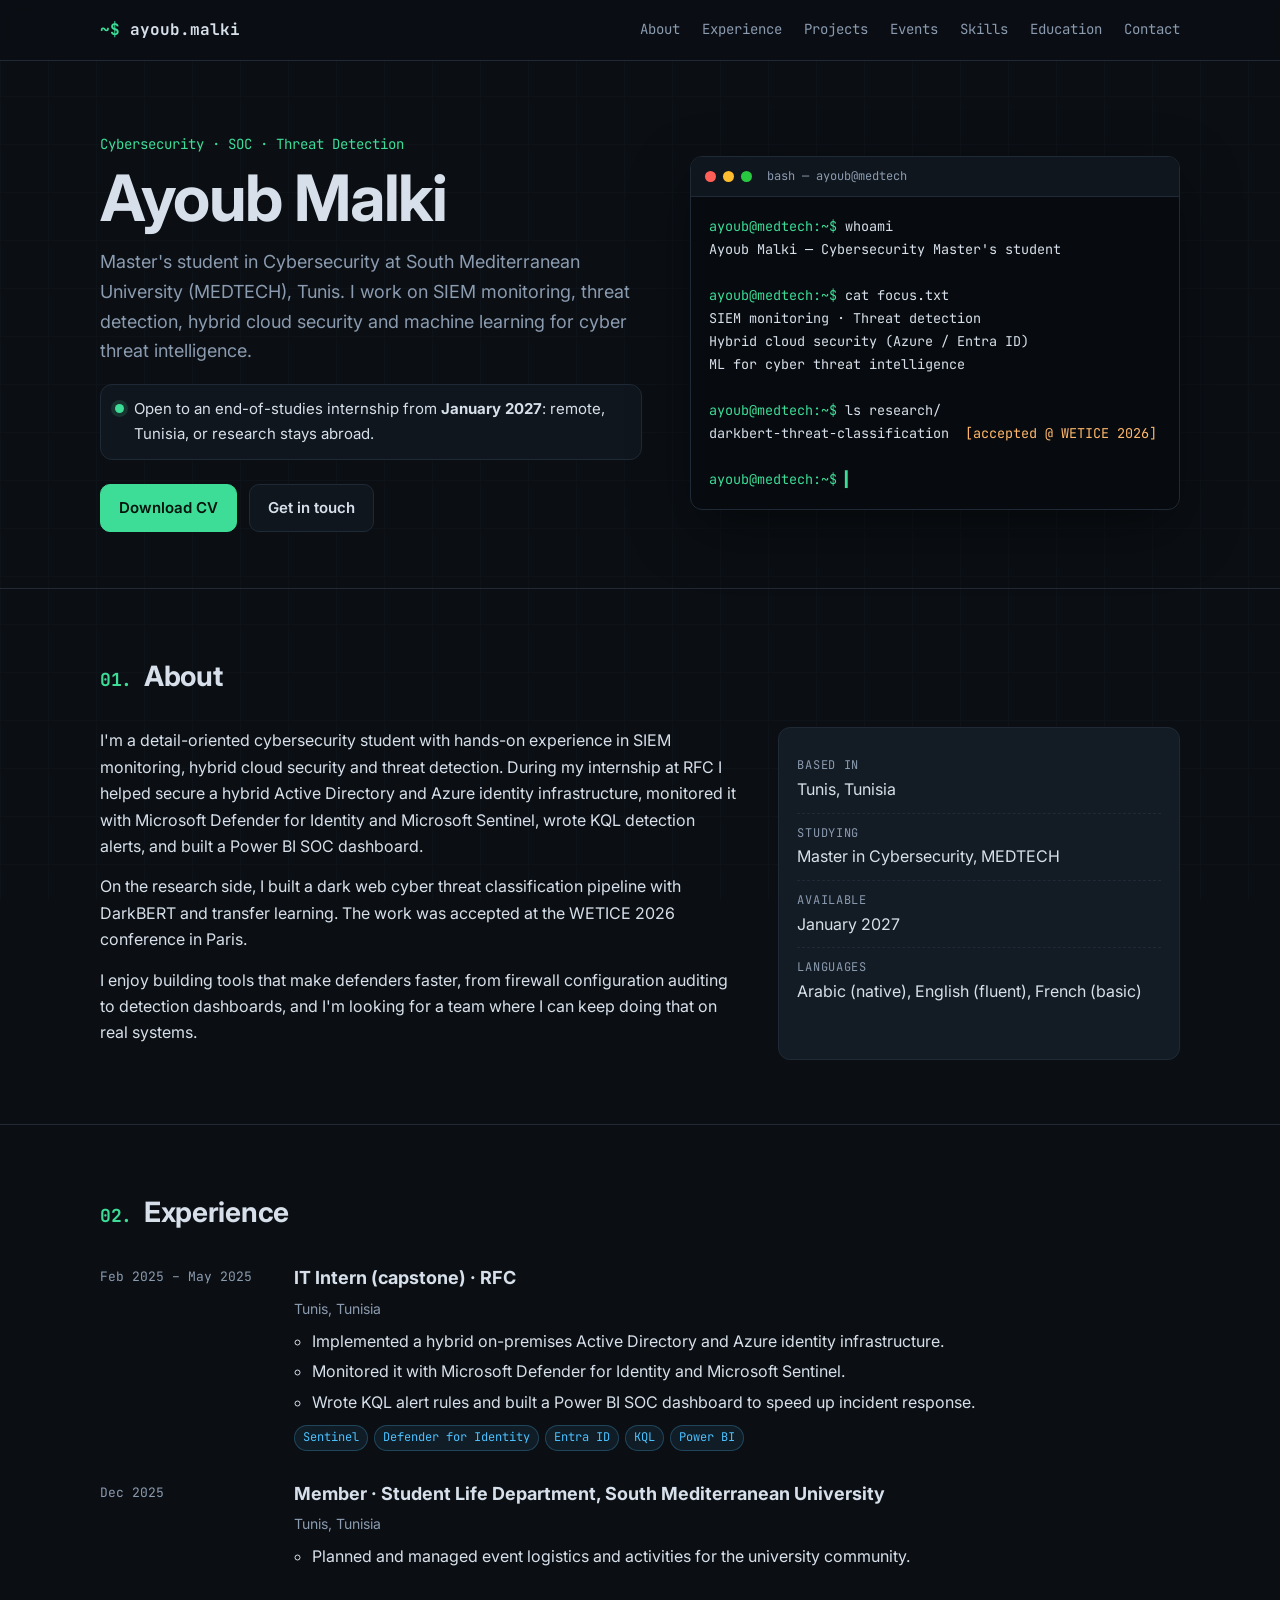
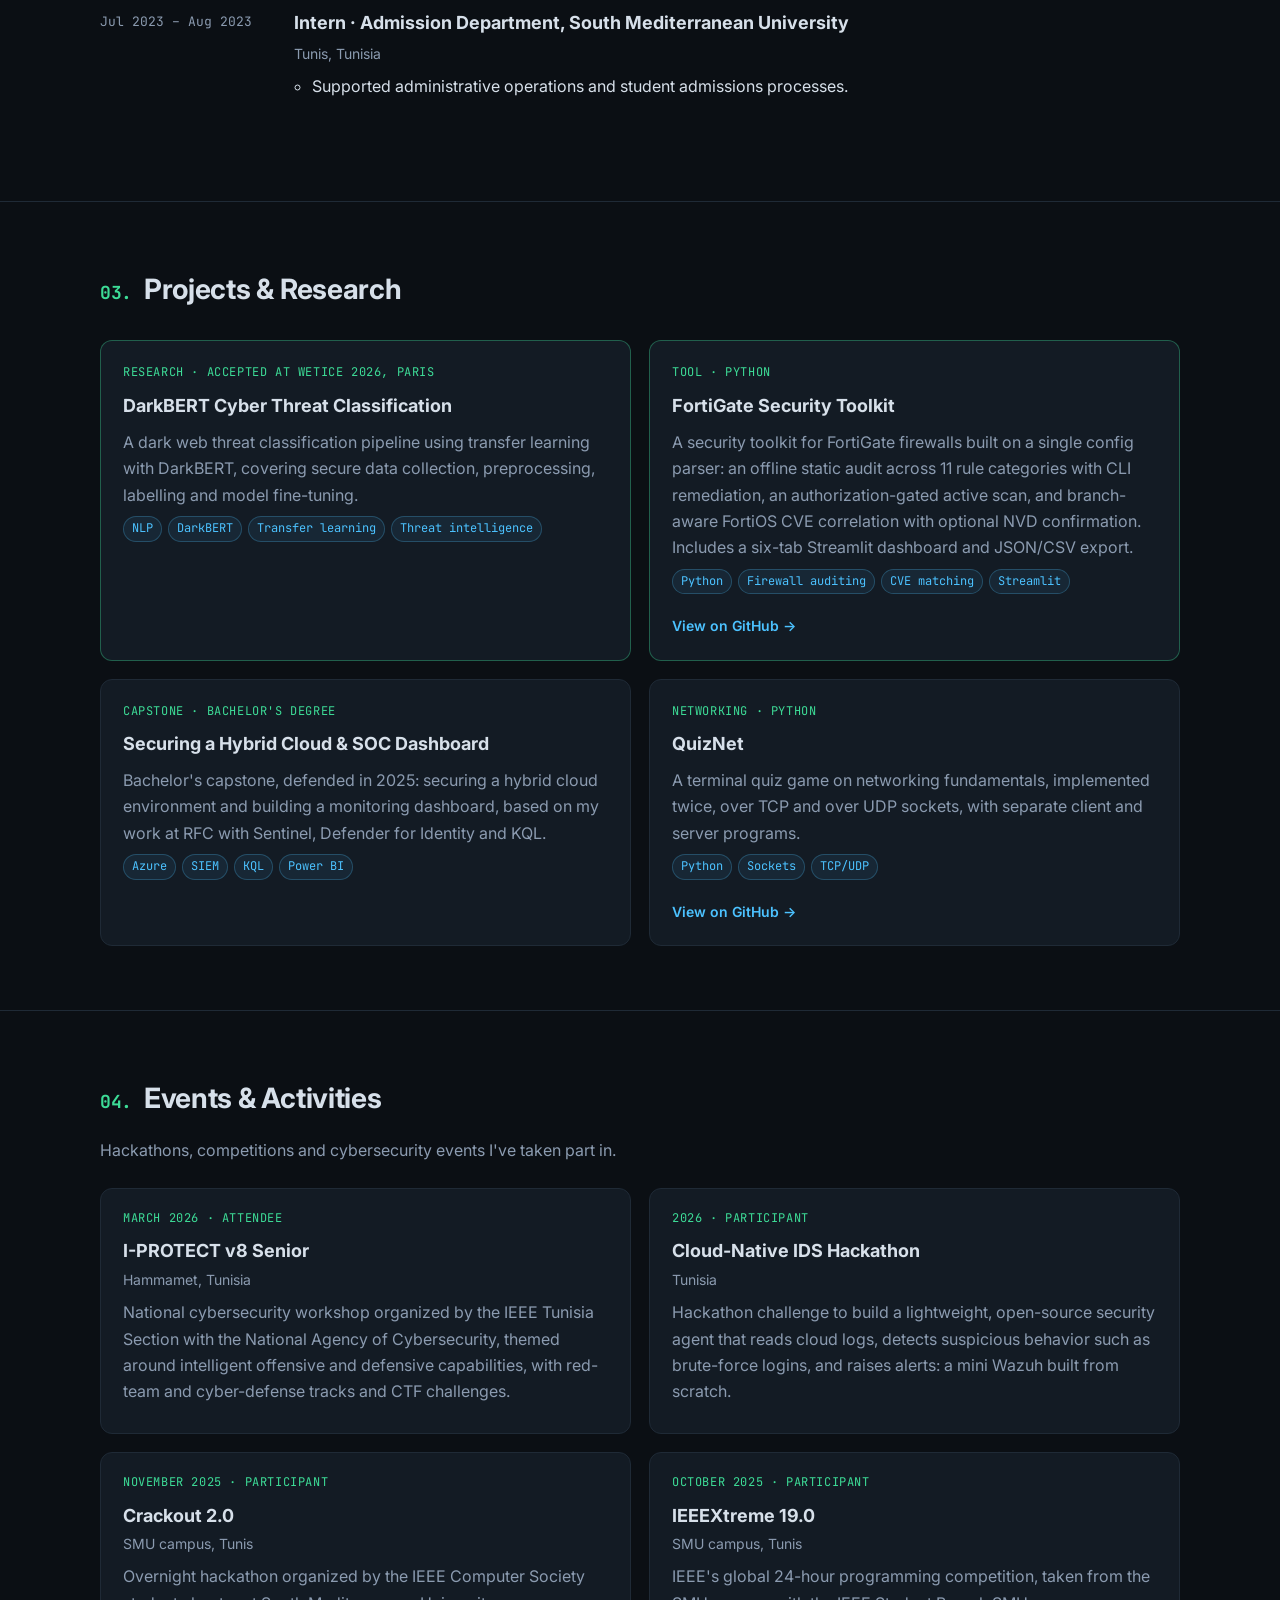
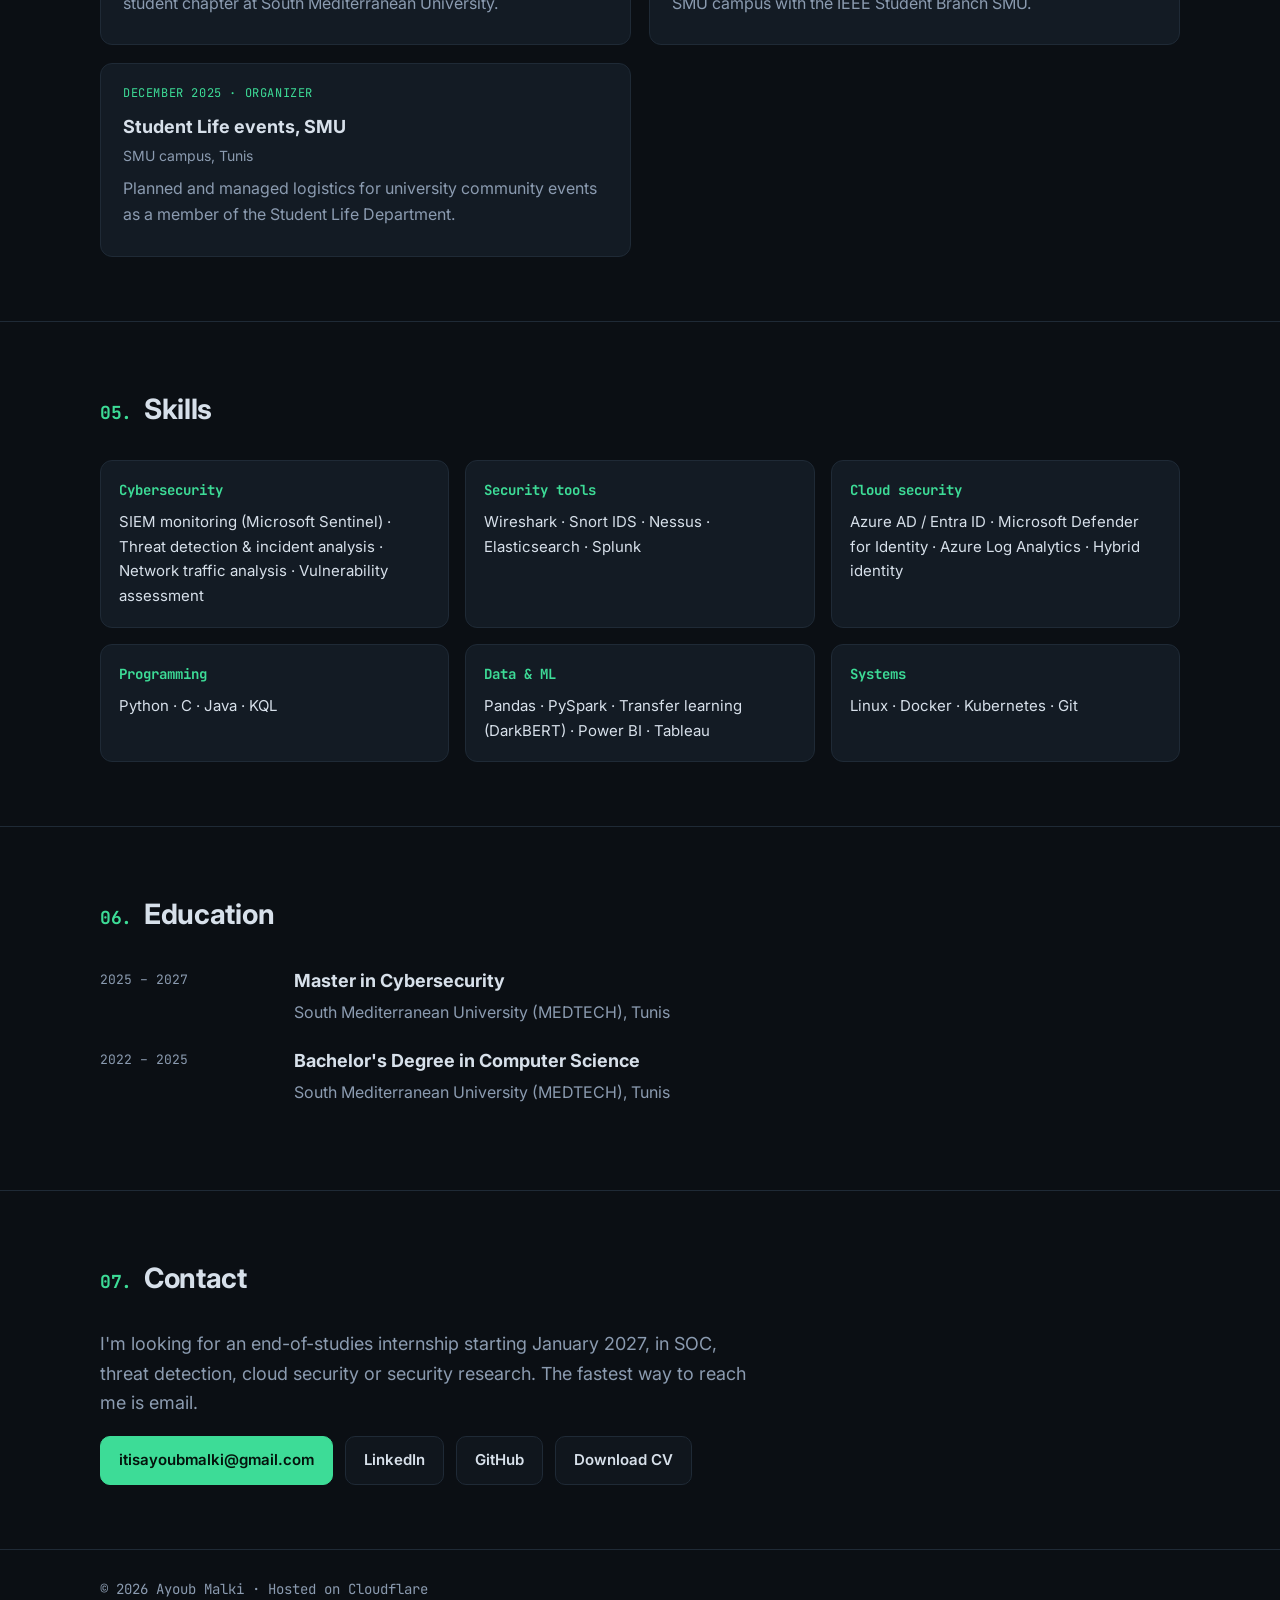
==== public/index.html @ 5d5ef693 "Add Events & Activities section Events are listed in public/events.json and rendered by main.js, so " ====
<!doctype html>
<html lang="en">
<head>
  <meta charset="utf-8">
  <meta name="viewport" content="width=device-width, initial-scale=1">
  <title>Ayoub Malki — Cybersecurity</title>
  <meta name="description" content="Ayoub Malki — Master's student in Cybersecurity (MEDTECH, Tunis). SIEM monitoring, threat detection, hybrid cloud security and ML for threat intelligence. Open to an end-of-studies internship from January 2027.">
  <meta property="og:title" content="Ayoub Malki — Cybersecurity">
  <meta property="og:description" content="SIEM monitoring, threat detection, hybrid cloud security and ML for threat intelligence. Open to an end-of-studies internship from January 2027.">
  <meta property="og:type" content="website">
  <meta name="theme-color" content="#0b0f14">
  <link rel="icon" href="assets/favicon.svg" type="image/svg+xml">
  <link rel="preconnect" href="https://fonts.googleapis.com">
  <link rel="preconnect" href="https://fonts.gstatic.com" crossorigin>
  <link href="https://fonts.googleapis.com/css2?family=Inter:wght@400;500;600;700&family=JetBrains+Mono:wght@400;500;700&display=swap" rel="stylesheet">
  <link rel="stylesheet" href="style.css">
  <script src="main.js" defer></script>
</head>
<body>
  <a class="skip" href="#main">Skip to content</a>

  <header class="nav">
    <div class="wrap nav-inner">
      <a class="brand" href="#top"><span class="prompt">~$</span> ayoub.malki</a>
      <button class="nav-toggle" aria-expanded="false" aria-controls="nav-links" aria-label="Open menu">
        <span></span><span></span><span></span>
      </button>
      <nav id="nav-links" class="nav-links" aria-label="Main">
        <a href="#about">About</a>
        <a href="#experience">Experience</a>
        <a href="#projects">Projects</a>
        <a href="#events">Events</a>
        <a href="#skills">Skills</a>
        <a href="#education">Education</a>
        <a href="#contact">Contact</a>
      </nav>
    </div>
  </header>

  <main id="main">
    <section id="top" class="hero">
      <div class="wrap hero-grid">
        <div>
          <p class="eyebrow">Cybersecurity · SOC · Threat Detection</p>
          <h1>Ayoub Malki</h1>
          <p class="lead">Master's student in Cybersecurity at South Mediterranean University (MEDTECH), Tunis. I work on SIEM monitoring, threat detection, hybrid cloud security and machine learning for cyber threat intelligence.</p>
          <p class="status"><span class="dot" aria-hidden="true"></span><span>Open to an end-of-studies internship from <strong>January 2027</strong>: remote, Tunisia, or research stays abroad.</span></p>
          <div class="cta">
            <a class="btn primary" href="assets/Ayoub_Malki_CV.pdf" download>Download CV</a>
            <a class="btn" href="#contact">Get in touch</a>
          </div>
        </div>

        <div class="terminal" role="img" aria-label="Terminal summary: Ayoub Malki, cybersecurity Master's student; focus on SIEM, threat detection, cloud security and ML; research accepted at WETICE 2026.">
          <div class="term-bar" aria-hidden="true"><i></i><i></i><i></i><span>bash — ayoub@medtech</span></div>
          <pre class="term-body" aria-hidden="true"><span class="p">ayoub@medtech:~$</span> whoami
Ayoub Malki — Cybersecurity Master's student

<span class="p">ayoub@medtech:~$</span> cat focus.txt
SIEM monitoring · Threat detection
Hybrid cloud security (Azure / Entra ID)
ML for cyber threat intelligence

<span class="p">ayoub@medtech:~$</span> ls research/
darkbert-threat-classification  <span class="ok">[accepted @ WETICE 2026]</span>

<span class="p">ayoub@medtech:~$</span> <span class="cursor">▍</span></pre>
        </div>
      </div>
    </section>

    <section id="about" class="section">
      <div class="wrap">
        <h2><span class="num">01.</span> About</h2>
        <div class="about-grid">
          <div class="prose">
            <p>I'm a detail-oriented cybersecurity student with hands-on experience in SIEM monitoring, hybrid cloud security and threat detection. During my internship at RFC I helped secure a hybrid Active Directory and Azure identity infrastructure, monitored it with Microsoft Defender for Identity and Microsoft Sentinel, wrote KQL detection alerts, and built a Power BI SOC dashboard.</p>
            <p>On the research side, I built a dark web cyber threat classification pipeline with DarkBERT and transfer learning. The work was accepted at the WETICE 2026 conference in Paris.</p>
            <p>I enjoy building tools that make defenders faster, from firewall configuration auditing to detection dashboards, and I'm looking for a team where I can keep doing that on real systems.</p>
          </div>
          <ul class="facts">
            <li><span>Based in</span>Tunis, Tunisia</li>
            <li><span>Studying</span>Master in Cybersecurity, MEDTECH</li>
            <li><span>Available</span>January 2027</li>
            <li><span>Languages</span>Arabic (native), English (fluent), French (basic)</li>
          </ul>
        </div>
      </div>
    </section>

    <section id="experience" class="section">
      <div class="wrap">
        <h2><span class="num">02.</span> Experience</h2>
        <ol class="timeline">
          <li>
            <div class="when">Feb 2025 – May 2025</div>
            <div class="what">
              <h3>IT Intern (capstone) · RFC</h3>
              <p class="where">Tunis, Tunisia</p>
              <ul>
                <li>Implemented a hybrid on-premises Active Directory and Azure identity infrastructure.</li>
                <li>Monitored it with Microsoft Defender for Identity and Microsoft Sentinel.</li>
                <li>Wrote KQL alert rules and built a Power BI SOC dashboard to speed up incident response.</li>
              </ul>
              <p class="tags"><span>Sentinel</span><span>Defender for Identity</span><span>Entra ID</span><span>KQL</span><span>Power BI</span></p>
            </div>
          </li>
          <li>
            <div class="when">Dec 2025</div>
            <div class="what">
              <h3>Member · Student Life Department, South Mediterranean University</h3>
              <p class="where">Tunis, Tunisia</p>
              <ul>
                <li>Planned and managed event logistics and activities for the university community.</li>
              </ul>
            </div>
          </li>
          <li>
            <div class="when">Jul 2023 – Aug 2023</div>
            <div class="what">
              <h3>Intern · Admission Department, South Mediterranean University</h3>
              <p class="where">Tunis, Tunisia</p>
              <ul>
                <li>Supported administrative operations and student admissions processes.</li>
              </ul>
            </div>
          </li>
        </ol>
      </div>
    </section>

    <section id="projects" class="section">
      <div class="wrap">
        <h2><span class="num">03.</span> Projects &amp; Research</h2>
        <div class="cards">
          <article class="card featured">
            <p class="kicker">Research · Accepted at WETICE 2026, Paris</p>
            <h3>DarkBERT Cyber Threat Classification</h3>
            <p>A dark web threat classification pipeline using transfer learning with DarkBERT, covering secure data collection, preprocessing, labelling and model fine-tuning.</p>
            <p class="tags"><span>NLP</span><span>DarkBERT</span><span>Transfer learning</span><span>Threat intelligence</span></p>
          </article>

          <article class="card featured">
            <p class="kicker">Tool · Python</p>
            <h3>FortiGate Security Toolkit</h3>
            <p>A security toolkit for FortiGate firewalls built on a single config parser: an offline static audit across 11 rule categories with CLI remediation, an authorization-gated active scan, and branch-aware FortiOS CVE correlation with optional NVD confirmation. Includes a six-tab Streamlit dashboard and JSON/CSV export.</p>
            <p class="tags"><span>Python</span><span>Firewall auditing</span><span>CVE matching</span><span>Streamlit</span></p>
            <a class="link" href="https://github.com/AyoubMalkii/Security_Audit_Tool" target="_blank" rel="noopener">View on GitHub →</a>
          </article>

          <article class="card">
            <p class="kicker">Capstone · Bachelor's degree</p>
            <h3>Securing a Hybrid Cloud &amp; SOC Dashboard</h3>
            <p>Bachelor's capstone, defended in 2025: securing a hybrid cloud environment and building a monitoring dashboard, based on my work at RFC with Sentinel, Defender for Identity and KQL.</p>
            <p class="tags"><span>Azure</span><span>SIEM</span><span>KQL</span><span>Power BI</span></p>
          </article>

          <article class="card">
            <p class="kicker">Networking · Python</p>
            <h3>QuizNet</h3>
            <p>A terminal quiz game on networking fundamentals, implemented twice, over TCP and over UDP sockets, with separate client and server programs.</p>
            <p class="tags"><span>Python</span><span>Sockets</span><span>TCP/UDP</span></p>
            <a class="link" href="https://github.com/AyoubMalkii/Quiznet_using_terminal" target="_blank" rel="noopener">View on GitHub →</a>
          </article>
        </div>
      </div>
    </section>

    <section id="events" class="section">
      <div class="wrap">
        <h2><span class="num">04.</span> Events &amp; Activities</h2>
        <p class="section-intro">Hackathons, competitions and cybersecurity events I've taken part in.</p>
        <div id="events-list" class="events">
          <noscript><p>Enable JavaScript to see the list of events.</p></noscript>
        </div>
      </div>
    </section>

    <section id="skills" class="section">
      <div class="wrap">
        <h2><span class="num">05.</span> Skills</h2>
        <div class="skills">
          <div class="skill">
            <h3>Cybersecurity</h3>
            <p>SIEM monitoring (Microsoft Sentinel) · Threat detection &amp; incident analysis · Network traffic analysis · Vulnerability assessment</p>
          </div>
          <div class="skill">
            <h3>Security tools</h3>
            <p>Wireshark · Snort IDS · Nessus · Elasticsearch · Splunk</p>
          </div>
          <div class="skill">
            <h3>Cloud security</h3>
            <p>Azure AD / Entra ID · Microsoft Defender for Identity · Azure Log Analytics · Hybrid identity</p>
          </div>
          <div class="skill">
            <h3>Programming</h3>
            <p>Python · C · Java · KQL</p>
          </div>
          <div class="skill">
            <h3>Data &amp; ML</h3>
            <p>Pandas · PySpark · Transfer learning (DarkBERT) · Power BI · Tableau</p>
          </div>
          <div class="skill">
            <h3>Systems</h3>
            <p>Linux · Docker · Kubernetes · Git</p>
          </div>
        </div>
      </div>
    </section>

    <section id="education" class="section">
      <div class="wrap">
        <h2><span class="num">06.</span> Education</h2>
        <ul class="edu">
          <li>
            <div class="when">2025 – 2027</div>
            <div><h3>Master in Cybersecurity</h3><p>South Mediterranean University (MEDTECH), Tunis</p></div>
          </li>
          <li>
            <div class="when">2022 – 2025</div>
            <div><h3>Bachelor's Degree in Computer Science</h3><p>South Mediterranean University (MEDTECH), Tunis</p></div>
          </li>
        </ul>
      </div>
    </section>

    <section id="contact" class="section contact">
      <div class="wrap">
        <h2><span class="num">07.</span> Contact</h2>
        <p class="lead">I'm looking for an end-of-studies internship starting January 2027, in SOC, threat detection, cloud security or security research. The fastest way to reach me is email.</p>
        <div class="contact-links">
          <a class="btn primary" href="mailto:itisayoubmalki@gmail.com">itisayoubmalki@gmail.com</a>
          <a class="btn" href="https://www.linkedin.com/in/ayoub-malki-b497102b2" target="_blank" rel="noopener">LinkedIn</a>
          <a class="btn" href="https://github.com/AyoubMalkii" target="_blank" rel="noopener">GitHub</a>
          <a class="btn" href="assets/Ayoub_Malki_CV.pdf" download>Download CV</a>
        </div>
      </div>
    </section>
  </main>

  <dialog id="lightbox" class="lightbox" aria-label="Photo viewer">
    <button class="lightbox-close" aria-label="Close photo">×</button>
    <img id="lightbox-img" src="" alt="">
    <p id="lightbox-caption"></p>
  </dialog>

  <footer class="footer">
    <div class="wrap">
      <p>© <span id="year">2026</span> Ayoub Malki · Hosted on Cloudflare</p>
    </div>
  </footer>
</body>
</html>
---- public/style.css ----
:root {
  --bg: #0b0f14;
  --bg-2: #10161d;
  --card: #131b24;
  --line: #1f2a36;
  --text: #d7e0ea;
  --muted: #8b9bb0;
  --accent: #3ddc97;
  --accent-2: #4cc2ff;
  --warn: #ffb86b;
  --radius: 12px;
  --mono: "JetBrains Mono", ui-monospace, SFMono-Regular, Consolas, monospace;
  --sans: "Inter", system-ui, -apple-system, "Segoe UI", Roboto, sans-serif;
}

* { box-sizing: border-box; }
html { scroll-behavior: smooth; scroll-padding-top: 72px; }
body {
  margin: 0;
  background: var(--bg);
  color: var(--text);
  font-family: var(--sans);
  font-size: 16px;
  line-height: 1.65;
  -webkit-font-smoothing: antialiased;
}
body::before {
  content: "";
  position: fixed; inset: 0;
  background-image: linear-gradient(var(--line) 1px, transparent 1px), linear-gradient(90deg, var(--line) 1px, transparent 1px);
  background-size: 48px 48px;
  opacity: .18;
  pointer-events: none;
  z-index: -1;
}
a { color: var(--accent-2); text-decoration: none; }
a:hover { text-decoration: underline; }
:focus-visible { outline: 2px solid var(--accent); outline-offset: 3px; border-radius: 4px; }

.wrap { width: min(1080px, 100% - 32px); margin-inline: auto; }
.skip { position: absolute; left: -999px; top: 8px; background: var(--accent); color: #000; padding: 8px 12px; border-radius: 6px; z-index: 100; }
.skip:focus { left: 16px; }

/* Nav */
.nav { position: sticky; top: 0; z-index: 50; background: rgba(11, 15, 20, .85); backdrop-filter: blur(8px); border-bottom: 1px solid var(--line); }
.nav-inner { display: flex; align-items: center; justify-content: space-between; height: 60px; }
.brand { font-family: var(--mono); font-weight: 700; color: var(--text); }
.brand:hover { text-decoration: none; }
.prompt { color: var(--accent); }
.nav-links { display: flex; gap: 22px; }
.nav-links a { color: var(--muted); font-size: 14px; font-family: var(--mono); }
.nav-links a:hover { color: var(--accent); text-decoration: none; }
.nav-toggle { display: none; background: none; border: 1px solid var(--line); border-radius: 8px; padding: 8px; cursor: pointer; }
.nav-toggle span { display: block; width: 20px; height: 2px; background: var(--text); margin: 4px 0; }

/* Hero */
.hero { padding: 72px 0 56px; }
.hero-grid { display: grid; grid-template-columns: 1.05fr .95fr; gap: 48px; align-items: center; }
.eyebrow { font-family: var(--mono); color: var(--accent); font-size: 14px; margin: 0 0 8px; }
h1 { font-size: clamp(40px, 6vw, 64px); line-height: 1.05; margin: 0 0 16px; letter-spacing: -0.02em; }
.lead { font-size: 18px; color: var(--muted); margin: 0 0 18px; max-width: 60ch; }
.status { display: flex; gap: 10px; align-items: baseline; background: var(--bg-2); border: 1px solid var(--line); border-radius: var(--radius); padding: 12px 14px; margin: 0 0 24px; font-size: 15px; }
.status strong { color: var(--text); }
.dot { width: 9px; height: 9px; border-radius: 50%; background: var(--accent); box-shadow: 0 0 0 4px rgba(61, 220, 151, .15); flex: none; transform: translateY(-1px); }
.cta { display: flex; flex-wrap: wrap; gap: 12px; }

.btn { display: inline-flex; align-items: center; gap: 8px; padding: 11px 18px; border-radius: 10px; border: 1px solid var(--line); color: var(--text); font-weight: 600; font-size: 15px; background: var(--bg-2); transition: border-color .15s, transform .15s; }
.btn:hover { border-color: var(--accent); text-decoration: none; transform: translateY(-1px); }
.btn.primary { background: var(--accent); color: #04130c; border-color: var(--accent); }
.btn.primary:hover { filter: brightness(1.08); }

/* Terminal */
.terminal { background: #070a0e; border: 1px solid var(--line); border-radius: var(--radius); overflow: hidden; box-shadow: 0 20px 60px rgba(0, 0, 0, .45); }
.term-bar { display: flex; align-items: center; gap: 7px; padding: 10px 14px; background: var(--bg-2); border-bottom: 1px solid var(--line); }
.term-bar i { width: 11px; height: 11px; border-radius: 50%; background: #ff5f57; }
.term-bar i:nth-child(2) { background: #febc2e; }
.term-bar i:nth-child(3) { background: #28c840; }
.term-bar span { margin-left: 8px; font-family: var(--mono); font-size: 12px; color: var(--muted); }
.term-body { margin: 0; padding: 18px; font-family: var(--mono); font-size: 13.5px; line-height: 1.7; color: var(--text); white-space: pre-wrap; overflow-x: auto; }
.term-body .p { color: var(--accent); }
.term-body .ok { color: var(--warn); }
.cursor { color: var(--accent); animation: blink 1.1s steps(1) infinite; }
@keyframes blink { 50% { opacity: 0; } }

/* Sections */
.section { padding: 64px 0; border-top: 1px solid var(--line); }
h2 { font-size: 28px; margin: 0 0 28px; letter-spacing: -0.01em; }
.num { font-family: var(--mono); color: var(--accent); font-size: 18px; margin-right: 6px; }
h3 { font-size: 18px; margin: 0 0 4px; }
.prose p { margin: 0 0 14px; color: var(--text); }

.about-grid { display: grid; grid-template-columns: 1.6fr 1fr; gap: 36px; }
.facts { list-style: none; margin: 0; padding: 18px; background: var(--card); border: 1px solid var(--line); border-radius: var(--radius); }
.facts li { padding: 10px 0; border-bottom: 1px dashed var(--line); }
.facts li:last-child { border-bottom: 0; }
.facts span { display: block; font-family: var(--mono); font-size: 12px; color: var(--muted); text-transform: uppercase; letter-spacing: .06em; }

/* Timeline */
.timeline { list-style: none; margin: 0; padding: 0; }
.timeline > li { display: grid; grid-template-columns: 170px 1fr; gap: 24px; padding: 0 0 28px; }
.when { font-family: var(--mono); font-size: 13px; color: var(--muted); padding-top: 3px; }
.where { color: var(--muted); font-size: 14px; margin: 0 0 8px; }
.what ul { margin: 0 0 10px; padding-left: 18px; }
.what li { margin: 4px 0; }

.tags { display: flex; flex-wrap: wrap; gap: 6px; margin: 10px 0 0; }
.tags span { font-family: var(--mono); font-size: 12px; color: var(--accent-2); background: rgba(76, 194, 255, .08); border: 1px solid rgba(76, 194, 255, .25); padding: 2px 8px; border-radius: 999px; }

/* Cards */
.cards { display: grid; grid-template-columns: repeat(2, 1fr); gap: 18px; }
.card { background: var(--card); border: 1px solid var(--line); border-radius: var(--radius); padding: 22px; display: flex; flex-direction: column; transition: border-color .15s, transform .15s; }
.card:hover { border-color: rgba(61, 220, 151, .5); transform: translateY(-2px); }
.card.featured { border-color: rgba(61, 220, 151, .35); }
.card p { margin: 0 0 8px; color: var(--muted); }
.card h3 { color: var(--text); margin-bottom: 8px; }
.kicker { font-family: var(--mono); font-size: 12px; color: var(--accent) !important; text-transform: uppercase; letter-spacing: .05em; }
.card .link { margin-top: auto; padding-top: 12px; font-weight: 600; font-size: 14px; }

/* Skills */
.skills { display: grid; grid-template-columns: repeat(3, 1fr); gap: 16px; }
.skill { background: var(--card); border: 1px solid var(--line); border-radius: var(--radius); padding: 18px; }
.skill h3 { font-family: var(--mono); font-size: 14px; color: var(--accent); margin-bottom: 8px; }
.skill p { margin: 0; color: var(--text); font-size: 15px; }

/* Education */
.edu { list-style: none; margin: 0; padding: 0; }
.edu li { display: grid; grid-template-columns: 170px 1fr; gap: 24px; padding: 0 0 20px; }
.edu p { margin: 0; color: var(--muted); }

/* Contact */
.contact-links { display: flex; flex-wrap: wrap; gap: 12px; }

.footer { border-top: 1px solid var(--line); padding: 28px 0; color: var(--muted); font-size: 14px; font-family: var(--mono); }
.footer p { margin: 0; }

/* Events */
.section-intro { color: var(--muted); margin: -12px 0 24px; }
.events { display: grid; grid-template-columns: repeat(2, 1fr); gap: 18px; }
.event { background: var(--card); border: 1px solid var(--line); border-radius: var(--radius); overflow: hidden; display: flex; flex-direction: column; }
.event-body { padding: 20px 22px; }
.event-body p { margin: 0 0 8px; color: var(--muted); }
.event-body h3 { color: var(--text); margin-bottom: 2px; }
.event-place { font-size: 14px; }
.event-photos { display: grid; gap: 2px; background: var(--line); }
.event-photos.multi { grid-template-columns: repeat(2, 1fr); }
.event-photos .photo { padding: 0; border: 0; background: none; cursor: zoom-in; display: block; aspect-ratio: 16 / 10; overflow: hidden; }
.event-photos.multi .photo:first-child:nth-last-child(odd) { grid-column: 1 / -1; }
.event-photos img { width: 100%; height: 100%; object-fit: cover; display: block; transition: transform .25s; }
.event-photos .photo:hover img { transform: scale(1.03); }

.lightbox { max-width: min(1100px, 94vw); max-height: 92vh; padding: 0; border: 1px solid var(--line); border-radius: var(--radius); background: #070a0e; color: var(--text); }
.lightbox::backdrop { background: rgba(0, 0, 0, .8); }
.lightbox img { display: block; max-width: 100%; max-height: 80vh; margin: 0 auto; }
.lightbox p { margin: 0; padding: 10px 16px; font-size: 14px; color: var(--muted); }
.lightbox-close { position: absolute; top: 8px; right: 8px; width: 36px; height: 36px; border-radius: 50%; border: 1px solid var(--line); background: rgba(11, 15, 20, .8); color: var(--text); font-size: 22px; line-height: 1; cursor: pointer; }

/* Responsive */
@media (max-width: 860px) {
  .hero { padding-top: 40px; }
  .hero-grid, .about-grid { grid-template-columns: 1fr; gap: 32px; }
  .cards, .events { grid-template-columns: 1fr; }
  .skills { grid-template-columns: 1fr 1fr; }
}
@media (max-width: 640px) {
  .nav-toggle { display: block; }
  .nav-links { display: none; position: absolute; top: 60px; left: 0; right: 0; flex-direction: column; gap: 0; background: var(--bg); border-bottom: 1px solid var(--line); }
  .nav-links.open { display: flex; }
  .nav-links a { padding: 14px 16px; border-top: 1px solid var(--line); }
  .skills { grid-template-columns: 1fr; }
  .timeline > li, .edu li { grid-template-columns: 1fr; gap: 4px; }
  .term-body { font-size: 12.5px; }
  .btn { flex: 1 1 auto; justify-content: center; }
}
@media (prefers-reduced-motion: reduce) {
  html { scroll-behavior: auto; }
  .cursor { animation: none; }
  .btn, .card, .event-photos img { transition: none; }
}
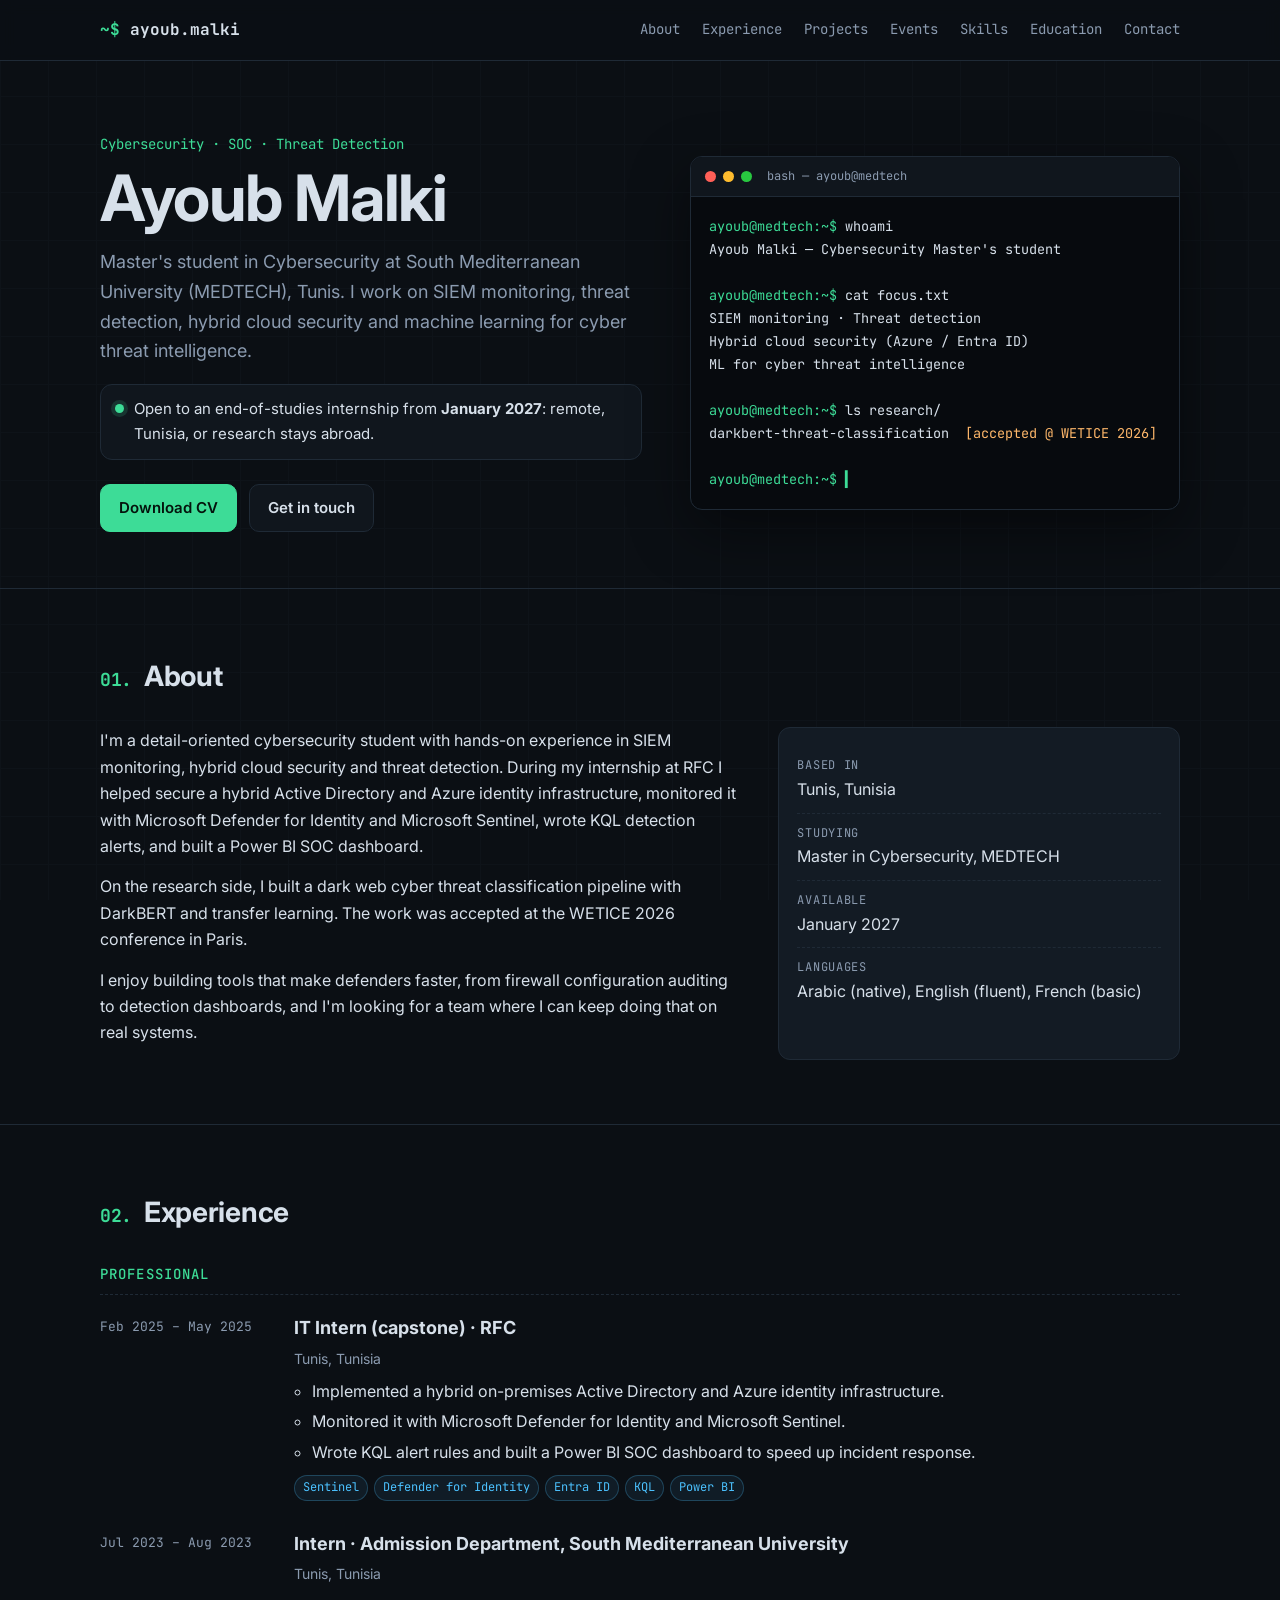
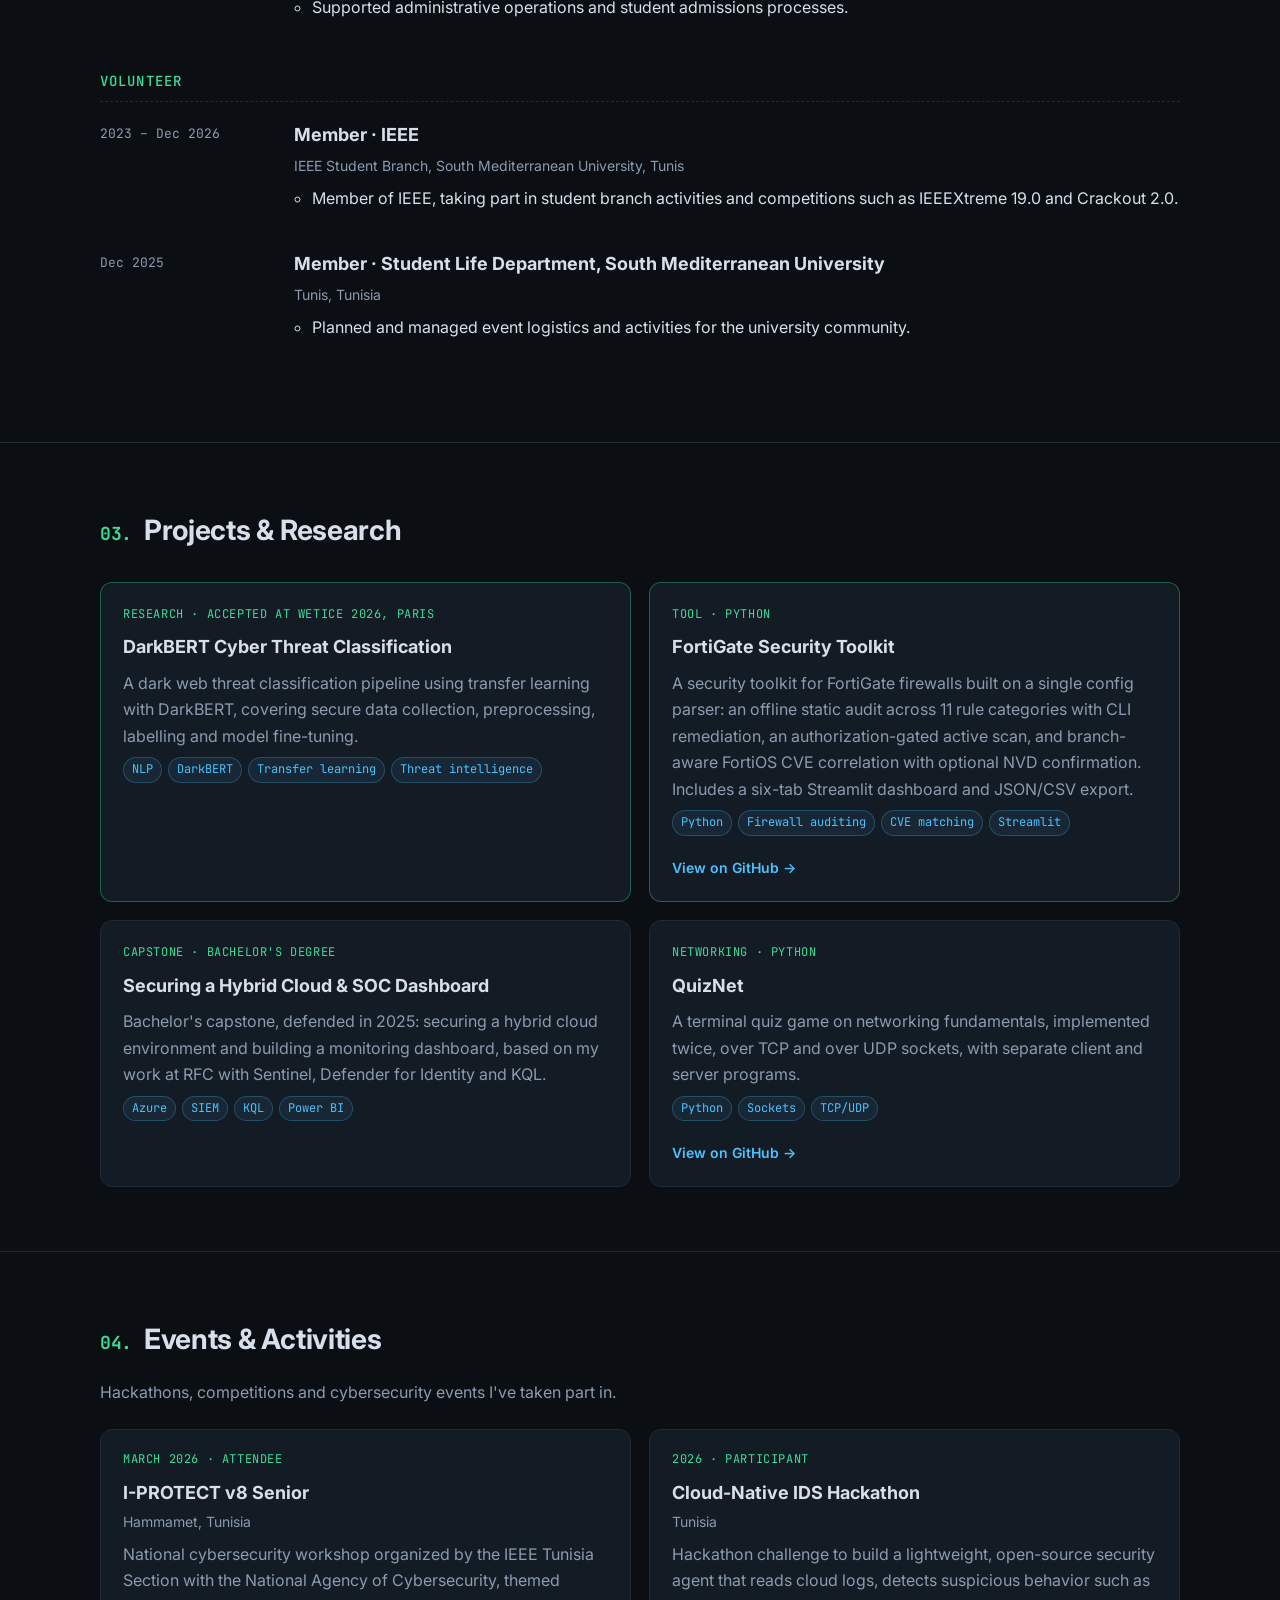
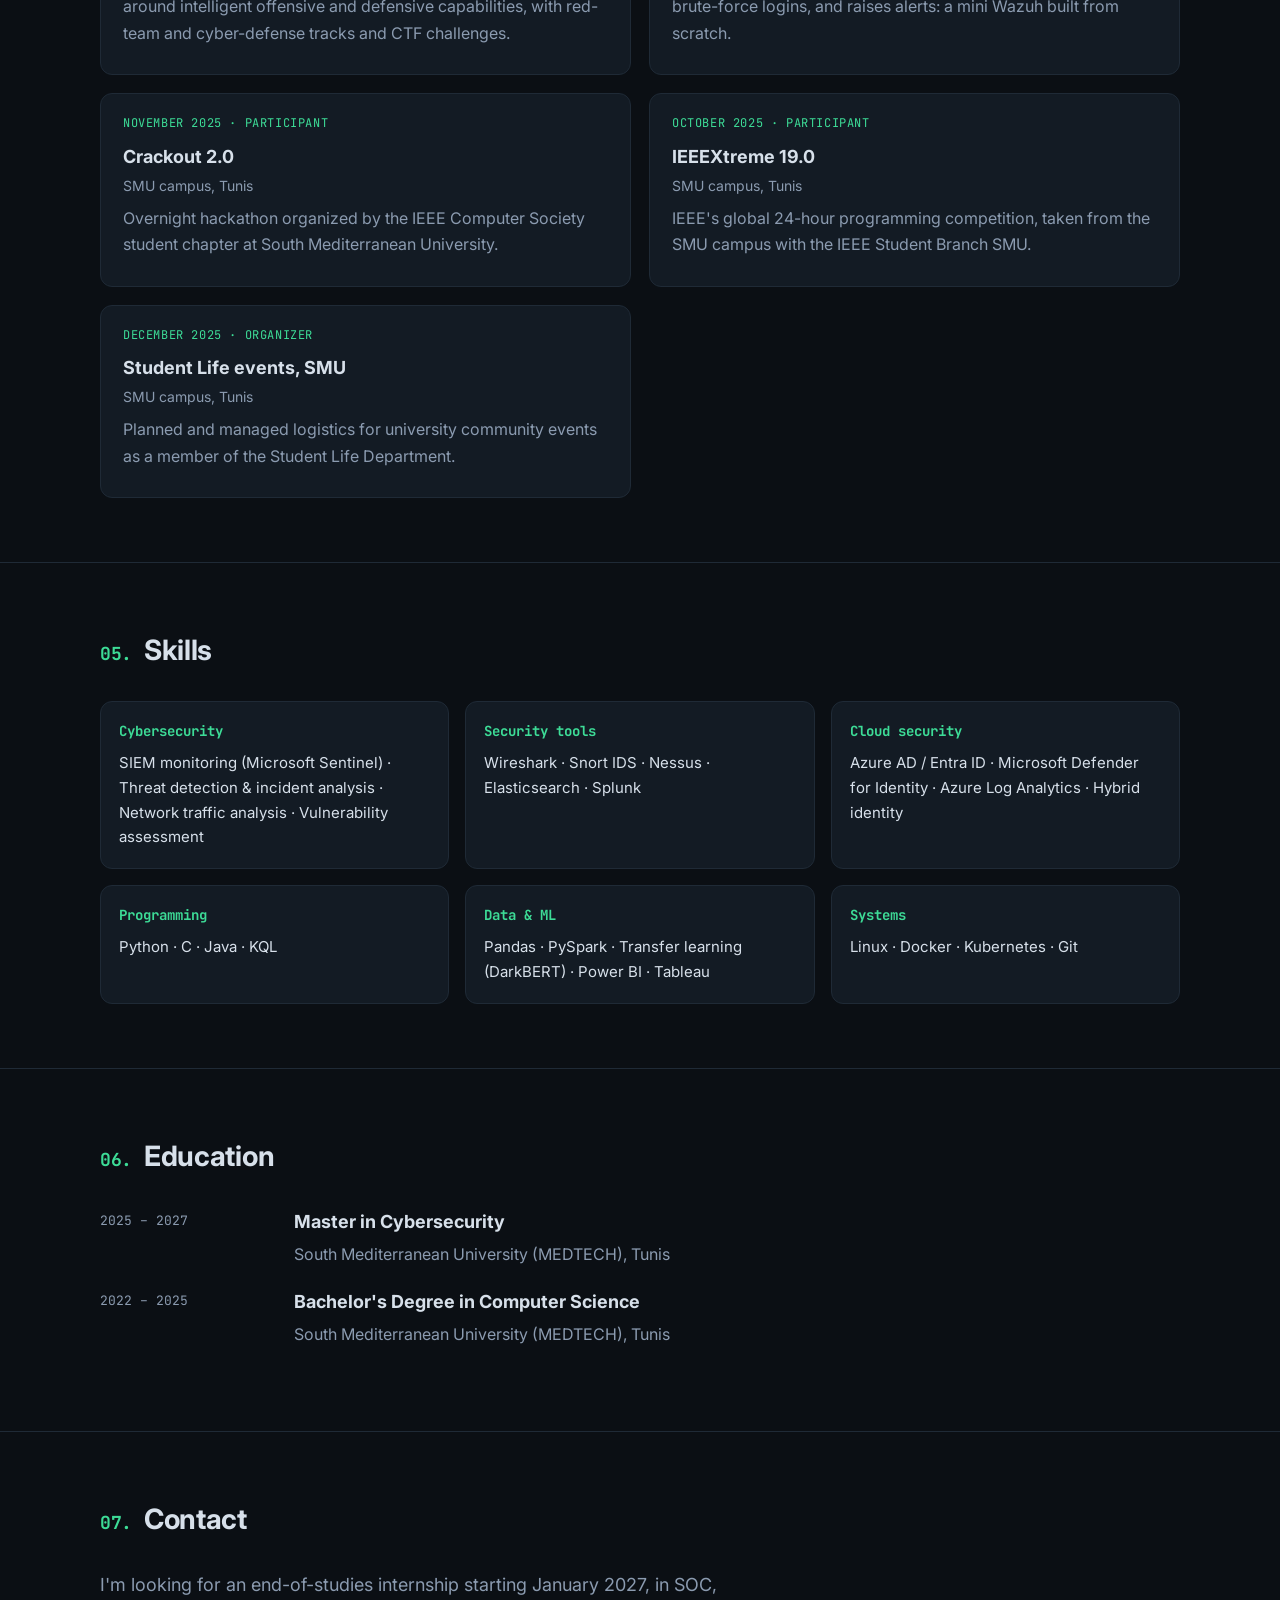
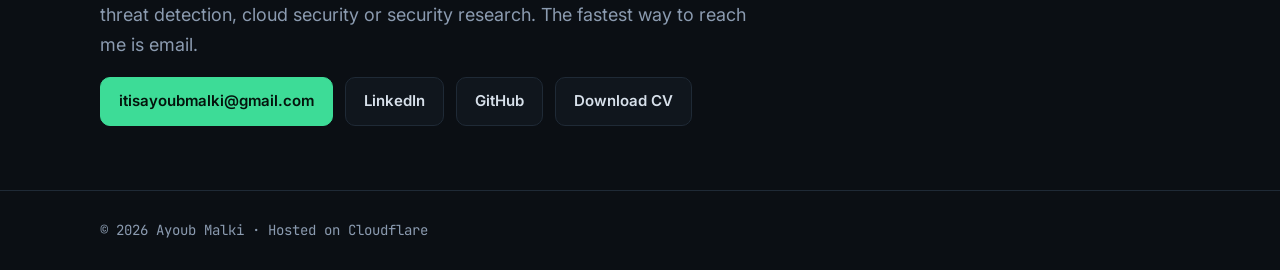
==== commit 2b135318: "Split Experience into Professional and Volunteer Add IEEE membership (2023 - Dec 2026) and move Stud" ====
--- a/public/index.html
+++ b/public/index.html
@@ -91,6 +91,7 @@
     <section id="experience" class="section">
       <div class="wrap">
         <h2><span class="num">02.</span> Experience</h2>
+        <h3 class="subhead">Professional</h3>
         <ol class="timeline">
           <li>
             <div class="when">Feb 2025 – May 2025</div>
@@ -106,22 +107,36 @@
             </div>
           </li>
           <li>
+            <div class="when">Jul 2023 – Aug 2023</div>
+            <div class="what">
+              <h3>Intern · Admission Department, South Mediterranean University</h3>
+              <p class="where">Tunis, Tunisia</p>
+              <ul>
+                <li>Supported administrative operations and student admissions processes.</li>
+              </ul>
+            </div>
+          </li>
+        </ol>
+
+        <h3 class="subhead">Volunteer</h3>
+        <ol class="timeline">
+          <li>
+            <div class="when">2023 – Dec 2026</div>
+            <div class="what">
+              <h3>Member · IEEE</h3>
+              <p class="where">IEEE Student Branch, South Mediterranean University, Tunis</p>
+              <ul>
+                <li>Member of IEEE, taking part in student branch activities and competitions such as IEEEXtreme 19.0 and Crackout 2.0.</li>
+              </ul>
+            </div>
+          </li>
+          <li>
             <div class="when">Dec 2025</div>
             <div class="what">
               <h3>Member · Student Life Department, South Mediterranean University</h3>
               <p class="where">Tunis, Tunisia</p>
               <ul>
                 <li>Planned and managed event logistics and activities for the university community.</li>
-              </ul>
-            </div>
-          </li>
-          <li>
-            <div class="when">Jul 2023 – Aug 2023</div>
-            <div class="what">
-              <h3>Intern · Admission Department, South Mediterranean University</h3>
-              <p class="where">Tunis, Tunisia</p>
-              <ul>
-                <li>Supported administrative operations and student admissions processes.</li>
               </ul>
             </div>
           </li>
--- a/public/style.css
+++ b/public/style.css
@@ -96,6 +96,8 @@
 .facts span { display: block; font-family: var(--mono); font-size: 12px; color: var(--muted); text-transform: uppercase; letter-spacing: .06em; }
 
 /* Timeline */
+.subhead { font-family: var(--mono); font-size: 14px; font-weight: 500; color: var(--accent); text-transform: uppercase; letter-spacing: .08em; margin: 0 0 18px; padding-bottom: 8px; border-bottom: 1px dashed var(--line); }
+.timeline + .subhead { margin-top: 12px; }
 .timeline { list-style: none; margin: 0; padding: 0; }
 .timeline > li { display: grid; grid-template-columns: 170px 1fr; gap: 24px; padding: 0 0 28px; }
 .when { font-family: var(--mono); font-size: 13px; color: var(--muted); padding-top: 3px; }
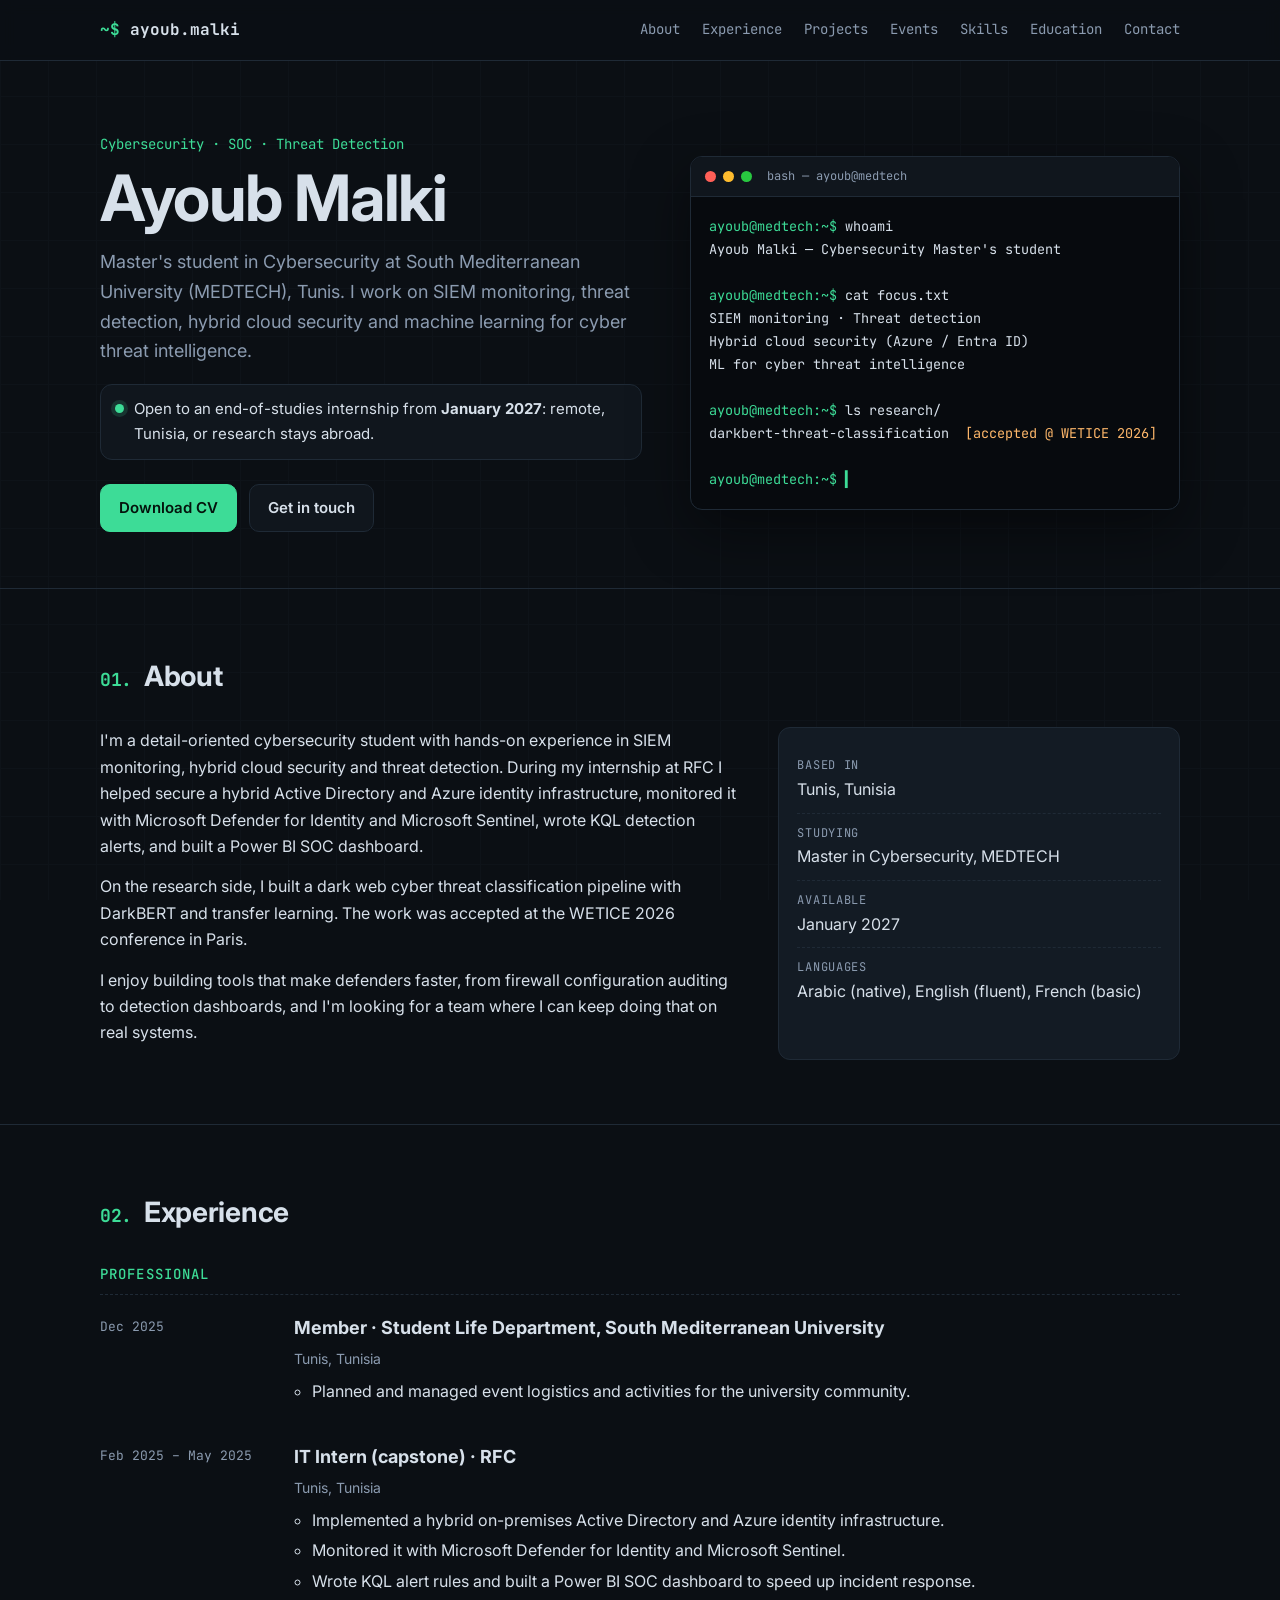
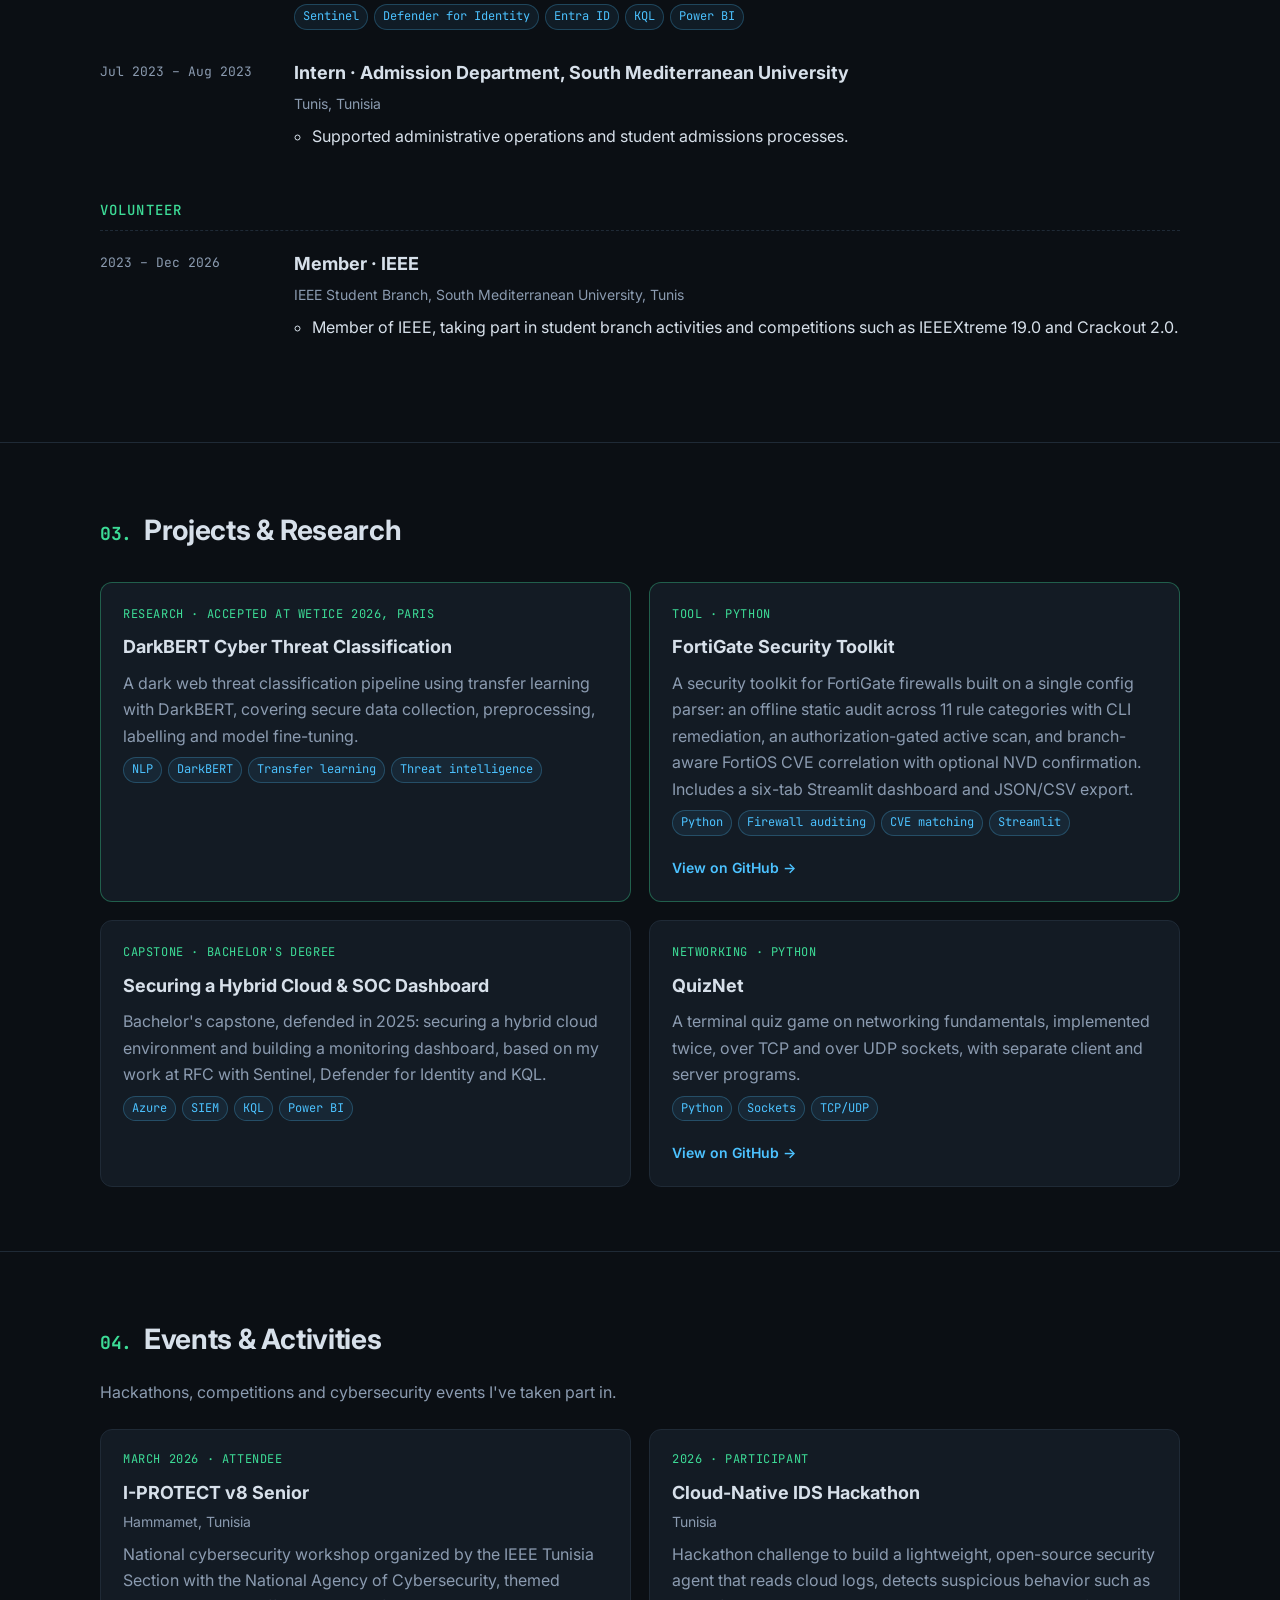
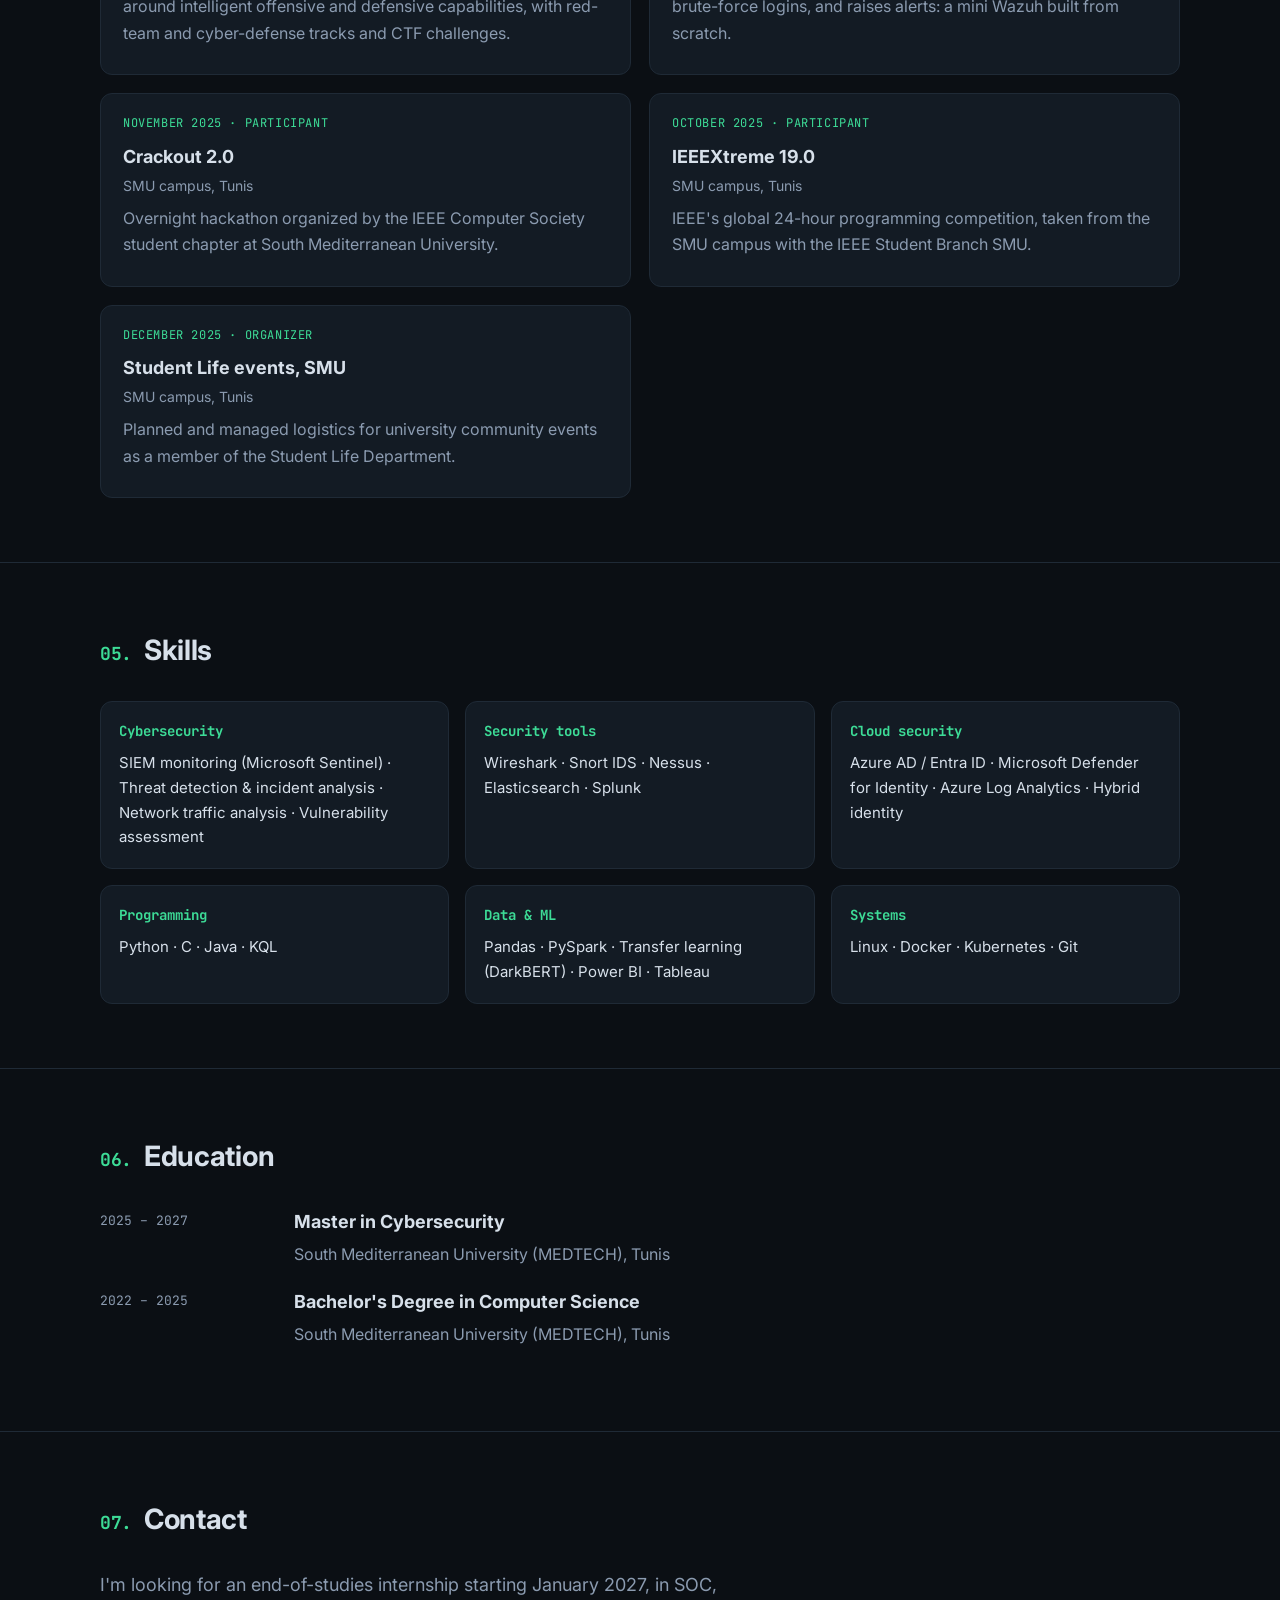
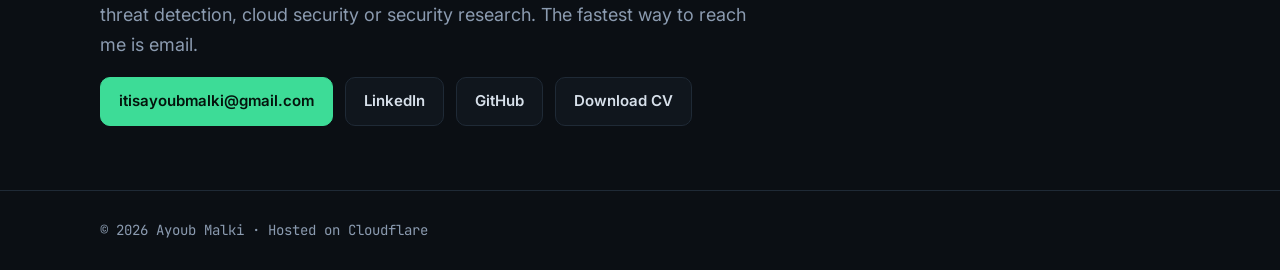
==== commit 242cc7c1: "Move Student Life role to Professional experience Co-Authored-By: Claude Opus 5.5 <noreply@anthropic" ====
--- a/public/index.html
+++ b/public/index.html
@@ -94,6 +94,16 @@
         <h3 class="subhead">Professional</h3>
         <ol class="timeline">
           <li>
+            <div class="when">Dec 2025</div>
+            <div class="what">
+              <h3>Member · Student Life Department, South Mediterranean University</h3>
+              <p class="where">Tunis, Tunisia</p>
+              <ul>
+                <li>Planned and managed event logistics and activities for the university community.</li>
+              </ul>
+            </div>
+          </li>
+          <li>
             <div class="when">Feb 2025 – May 2025</div>
             <div class="what">
               <h3>IT Intern (capstone) · RFC</h3>
@@ -127,16 +137,6 @@
               <p class="where">IEEE Student Branch, South Mediterranean University, Tunis</p>
               <ul>
                 <li>Member of IEEE, taking part in student branch activities and competitions such as IEEEXtreme 19.0 and Crackout 2.0.</li>
-              </ul>
-            </div>
-          </li>
-          <li>
-            <div class="when">Dec 2025</div>
-            <div class="what">
-              <h3>Member · Student Life Department, South Mediterranean University</h3>
-              <p class="where">Tunis, Tunisia</p>
-              <ul>
-                <li>Planned and managed event logistics and activities for the university community.</li>
               </ul>
             </div>
           </li>
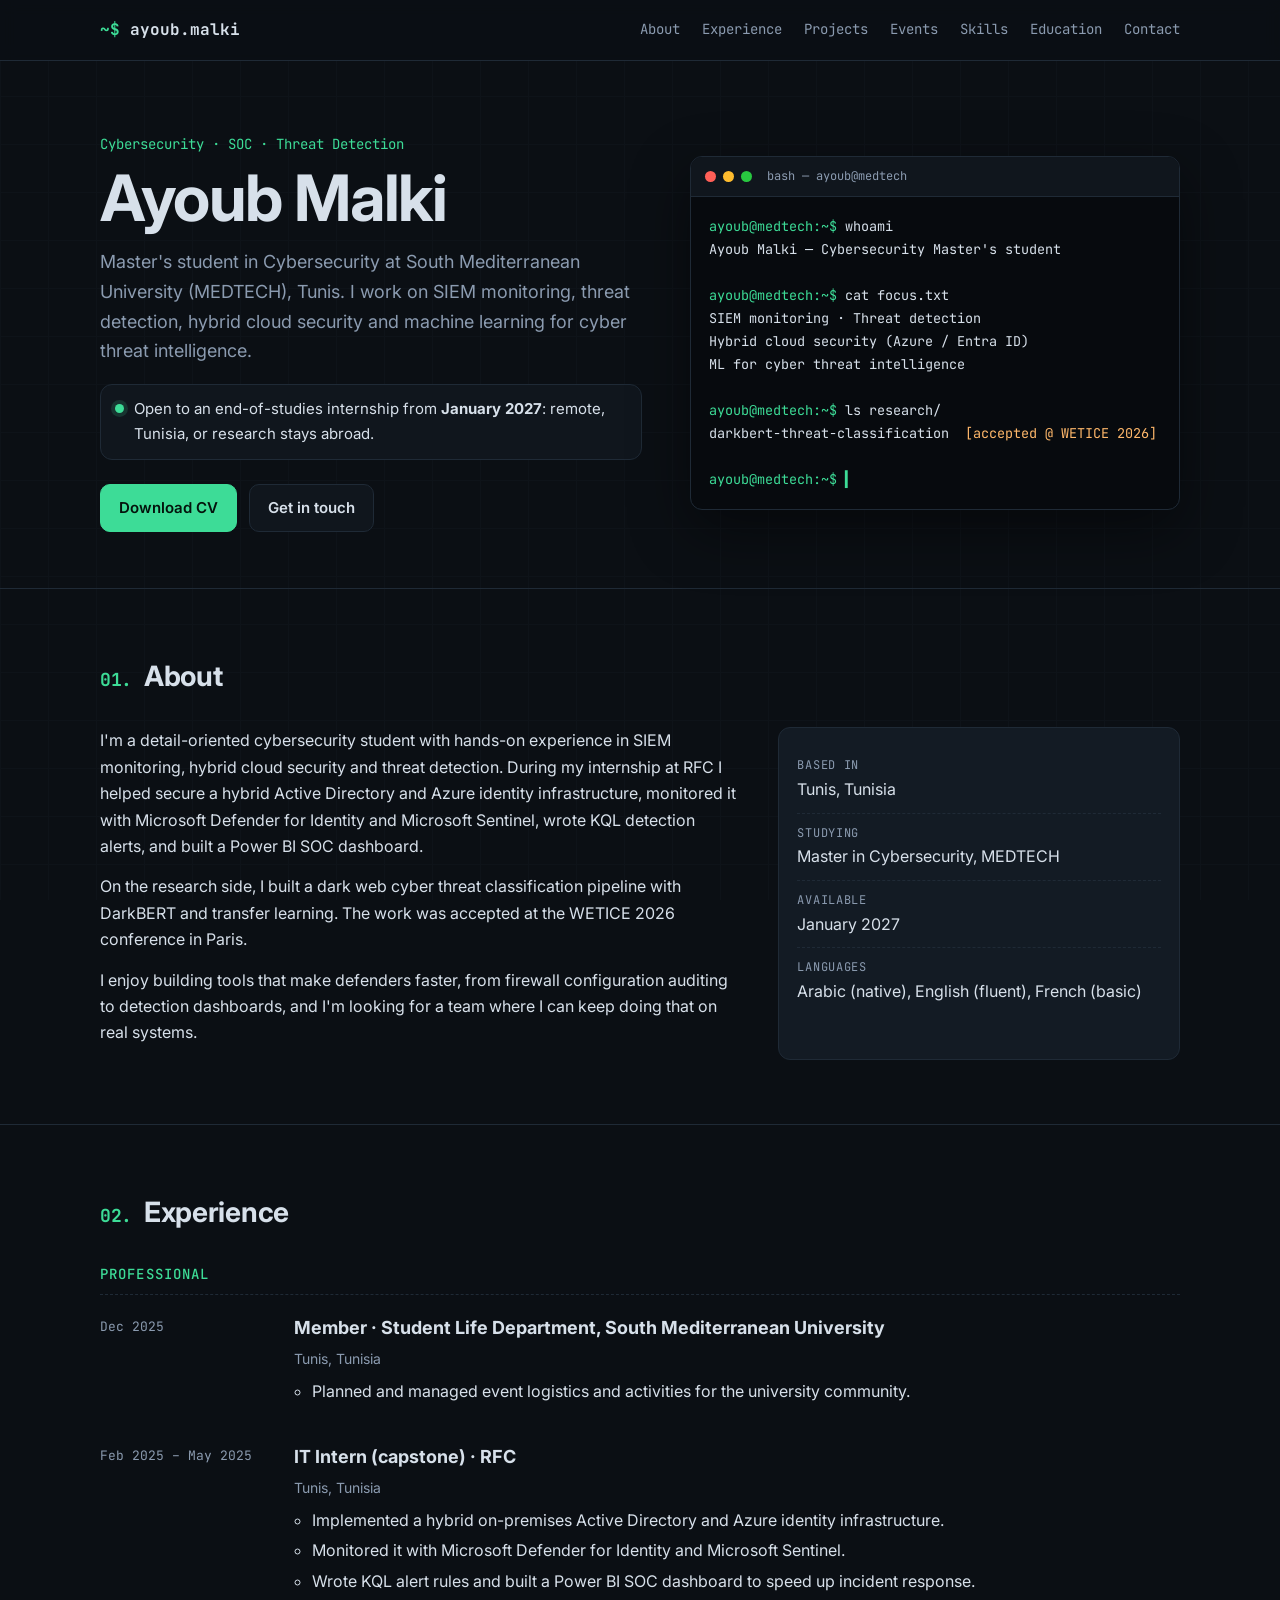
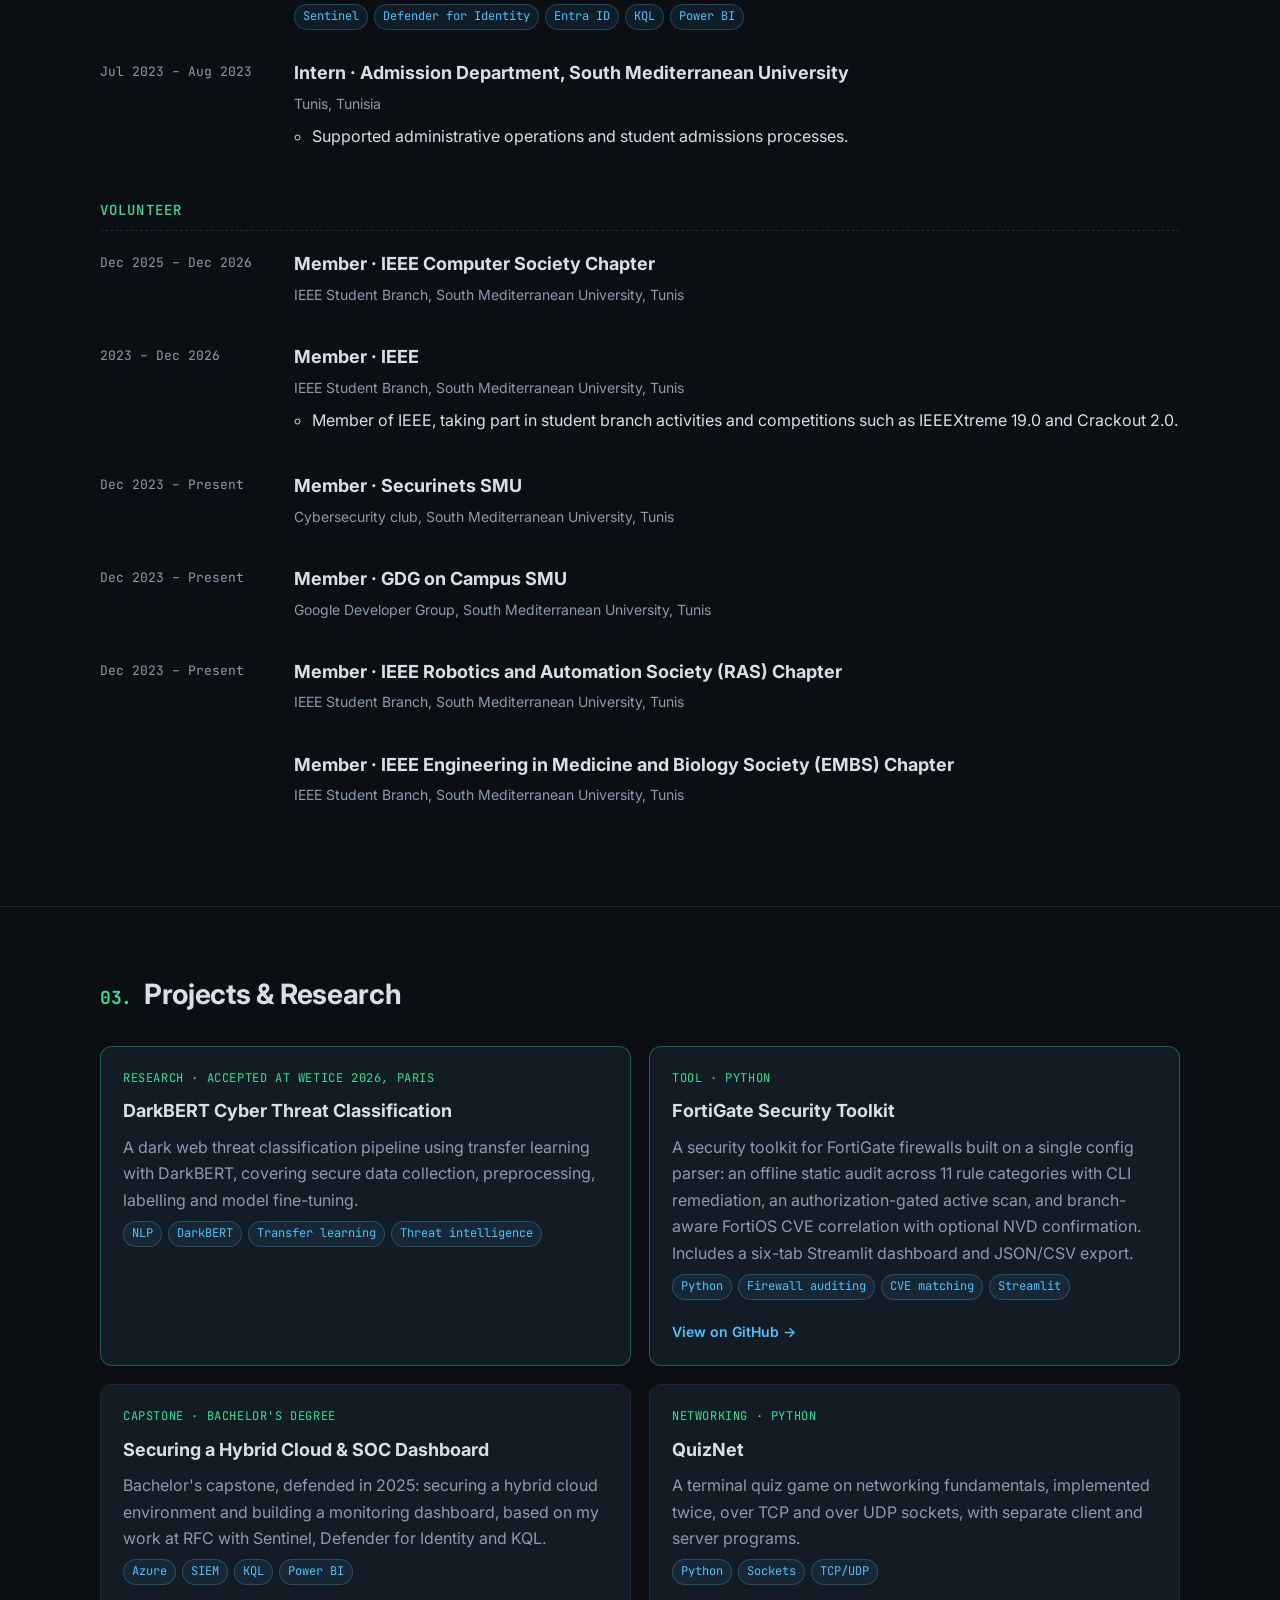
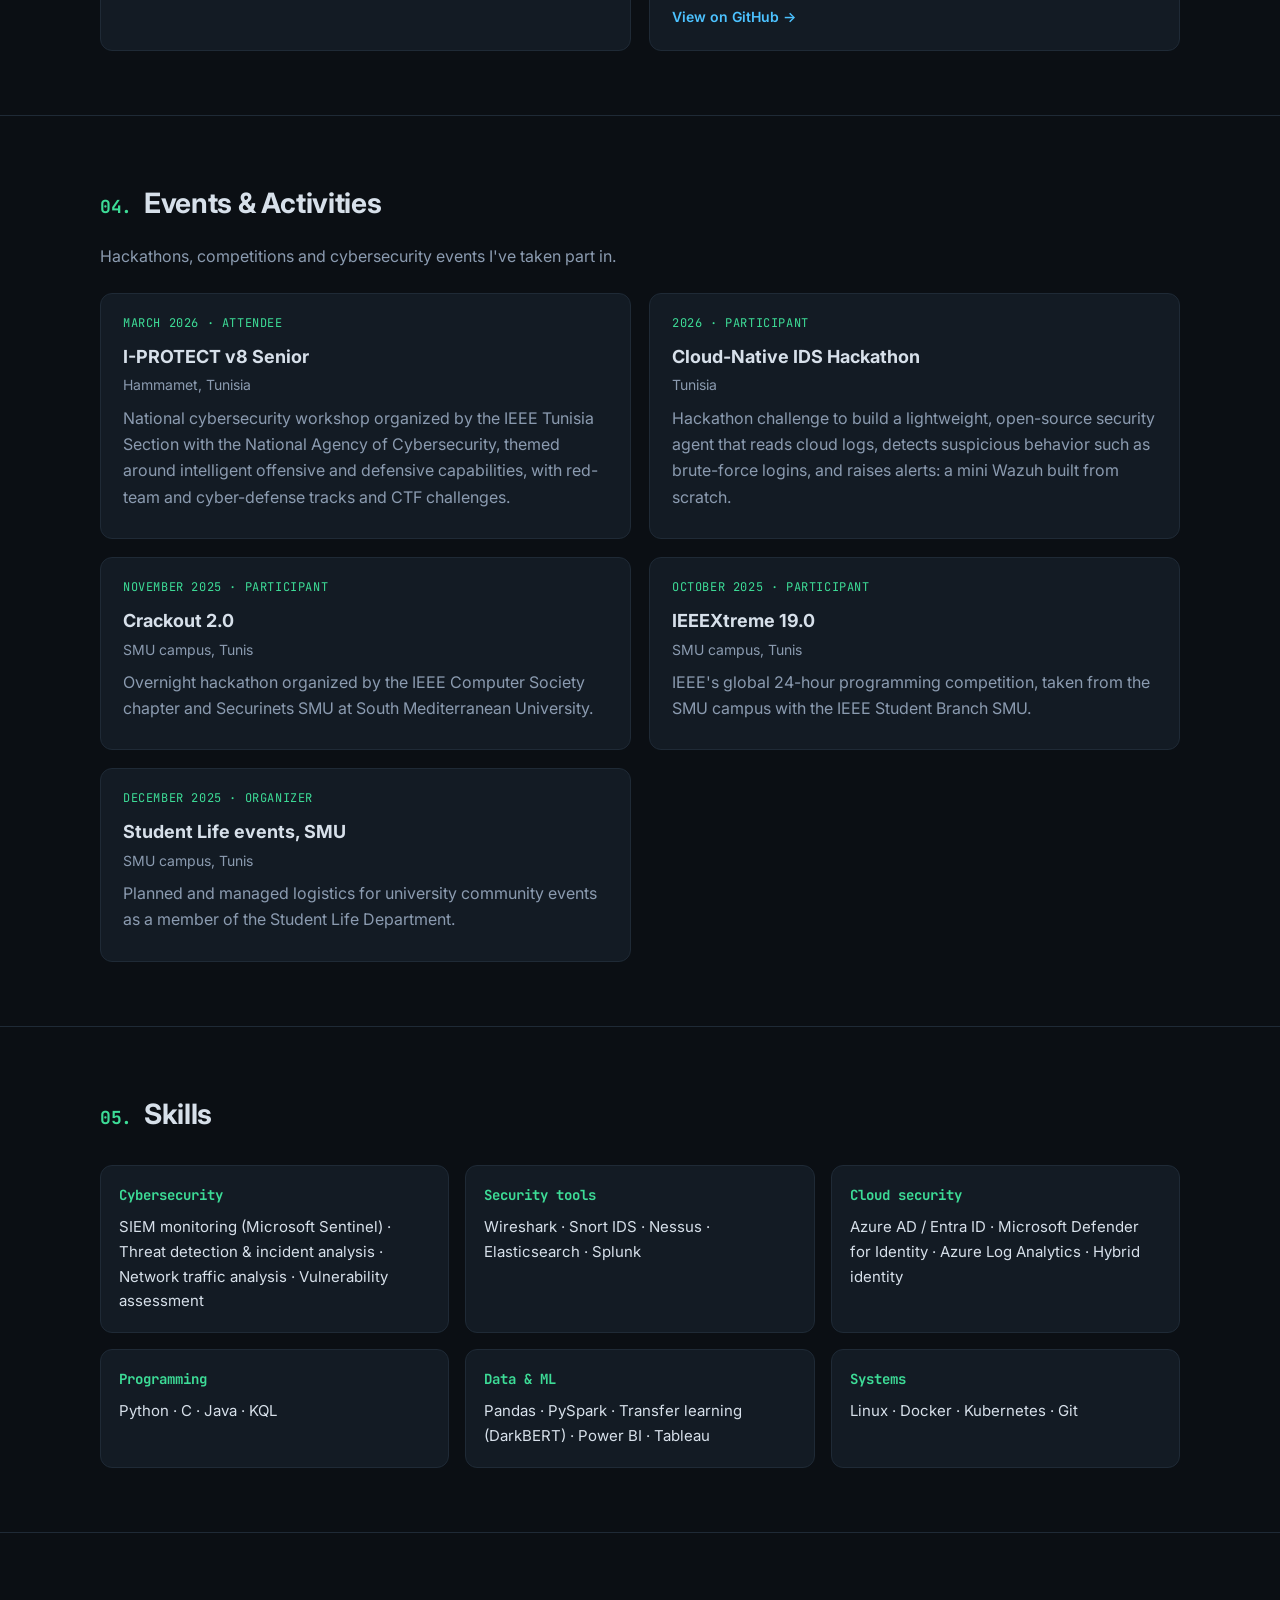
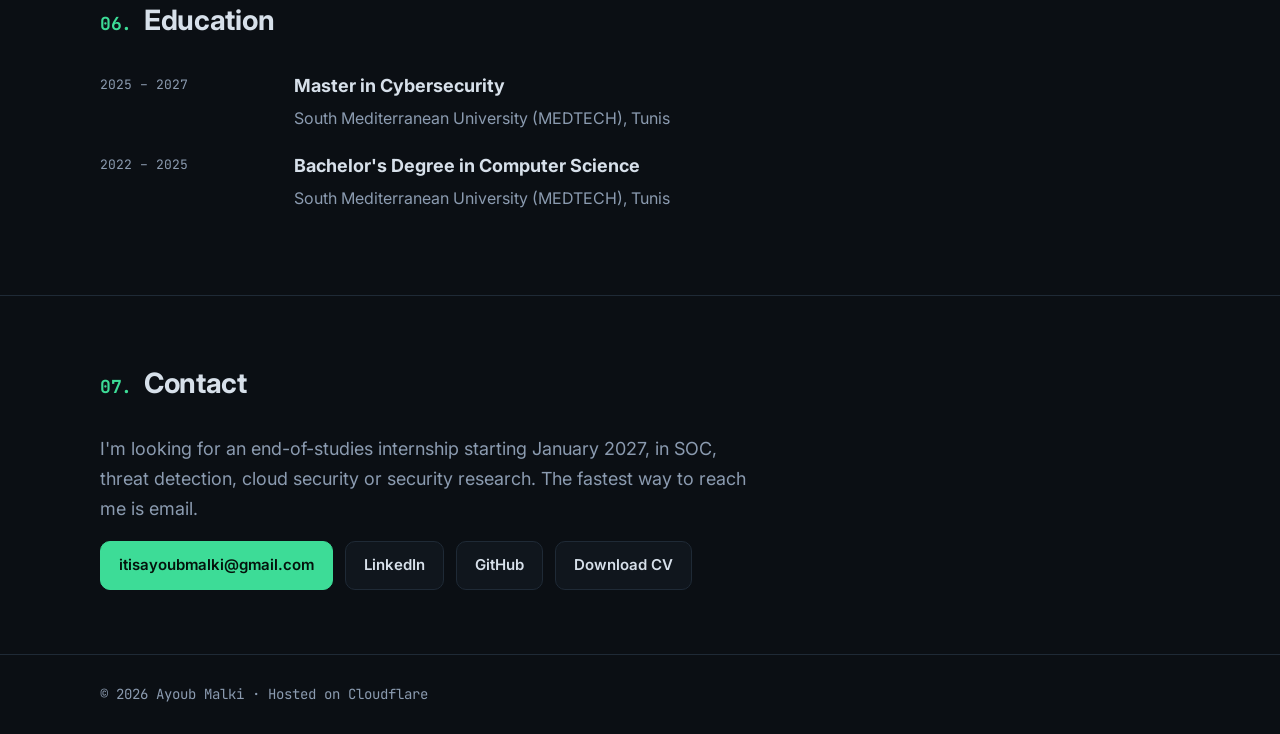
==== commit 3b30d7fa: "Add volunteer memberships: GDG, Securinets, IEEE CS, RAS and EMBS Also credit Securinets SMU as co-o" ====
--- a/public/index.html
+++ b/public/index.html
@@ -131,6 +131,13 @@
         <h3 class="subhead">Volunteer</h3>
         <ol class="timeline">
           <li>
+            <div class="when">Dec 2025 – Dec 2026</div>
+            <div class="what">
+              <h3>Member · IEEE Computer Society Chapter</h3>
+              <p class="where">IEEE Student Branch, South Mediterranean University, Tunis</p>
+            </div>
+          </li>
+          <li>
             <div class="when">2023 – Dec 2026</div>
             <div class="what">
               <h3>Member · IEEE</h3>
@@ -138,6 +145,34 @@
               <ul>
                 <li>Member of IEEE, taking part in student branch activities and competitions such as IEEEXtreme 19.0 and Crackout 2.0.</li>
               </ul>
+            </div>
+          </li>
+          <li>
+            <div class="when">Dec 2023 – Present</div>
+            <div class="what">
+              <h3>Member · Securinets SMU</h3>
+              <p class="where">Cybersecurity club, South Mediterranean University, Tunis</p>
+            </div>
+          </li>
+          <li>
+            <div class="when">Dec 2023 – Present</div>
+            <div class="what">
+              <h3>Member · GDG on Campus SMU</h3>
+              <p class="where">Google Developer Group, South Mediterranean University, Tunis</p>
+            </div>
+          </li>
+          <li>
+            <div class="when">Dec 2023 – Present</div>
+            <div class="what">
+              <h3>Member · IEEE Robotics and Automation Society (RAS) Chapter</h3>
+              <p class="where">IEEE Student Branch, South Mediterranean University, Tunis</p>
+            </div>
+          </li>
+          <li>
+            <div class="when"></div>
+            <div class="what">
+              <h3>Member · IEEE Engineering in Medicine and Biology Society (EMBS) Chapter</h3>
+              <p class="where">IEEE Student Branch, South Mediterranean University, Tunis</p>
             </div>
           </li>
         </ol>
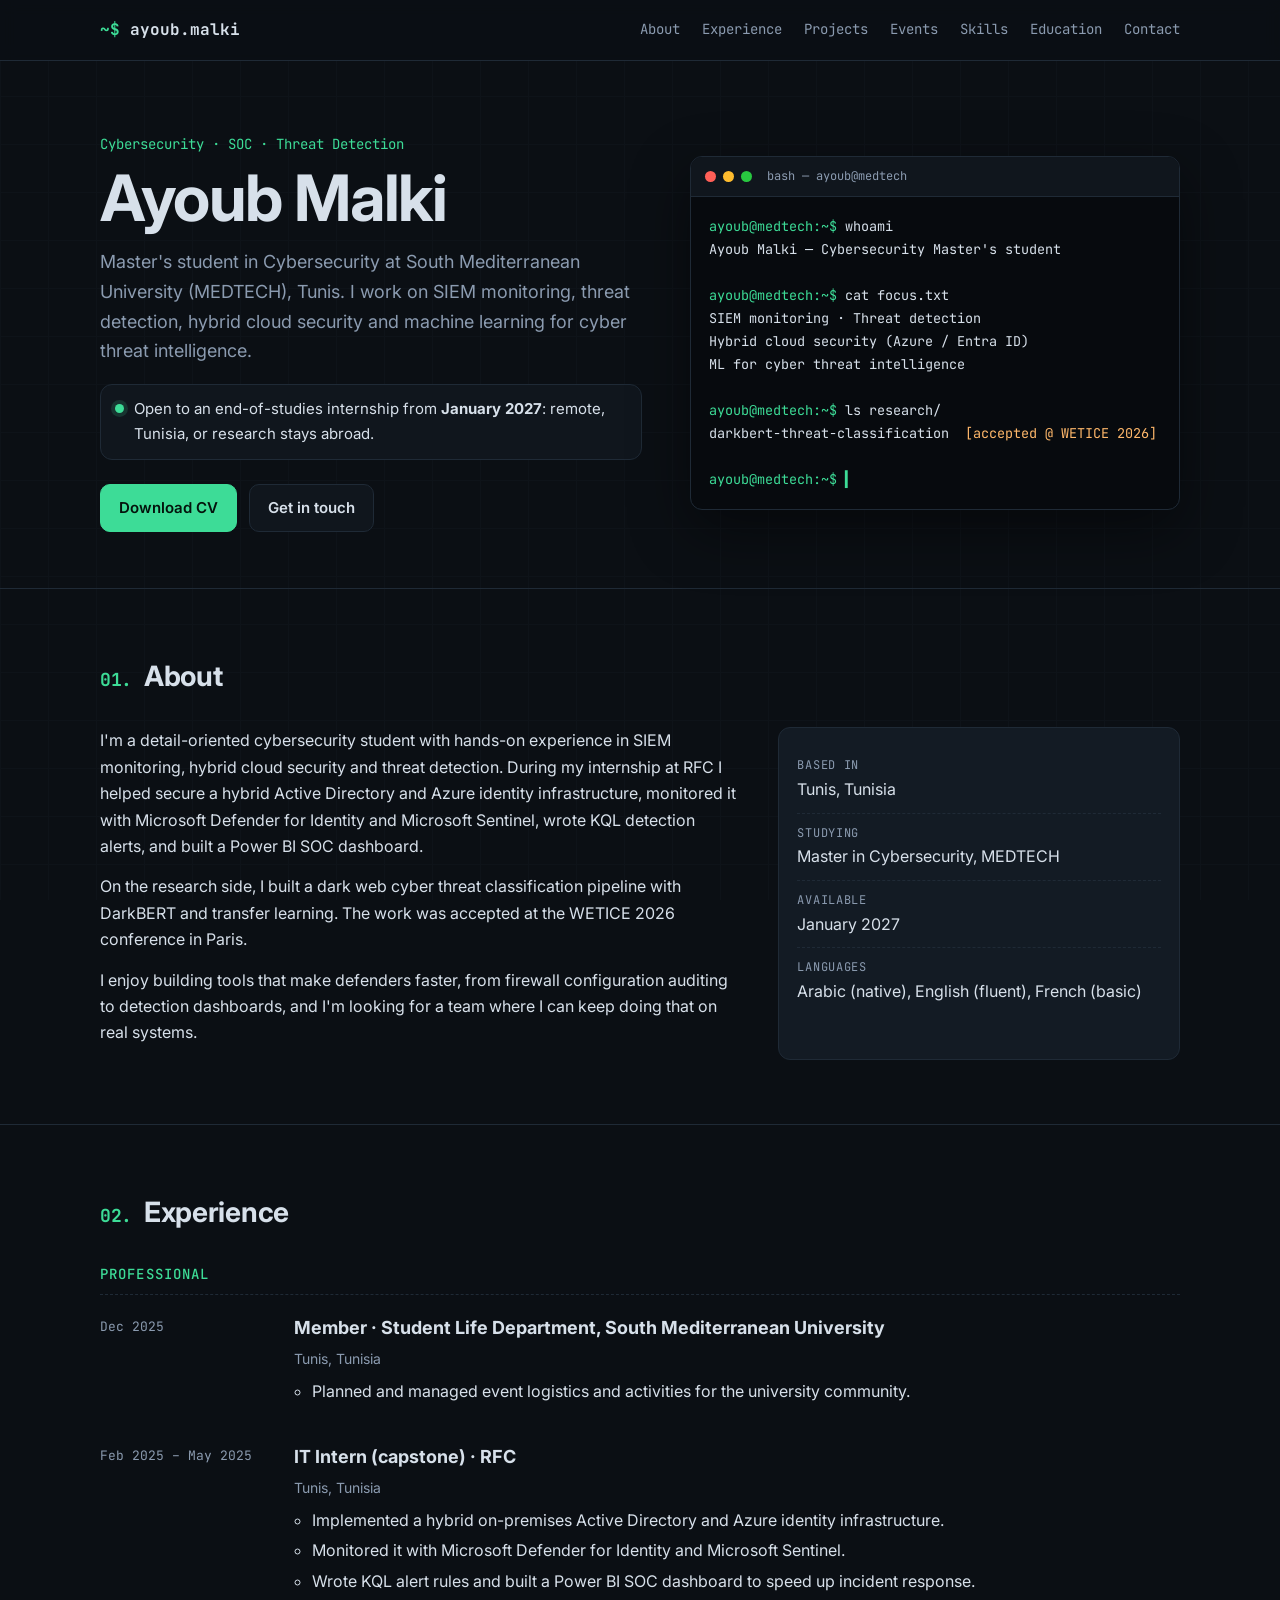
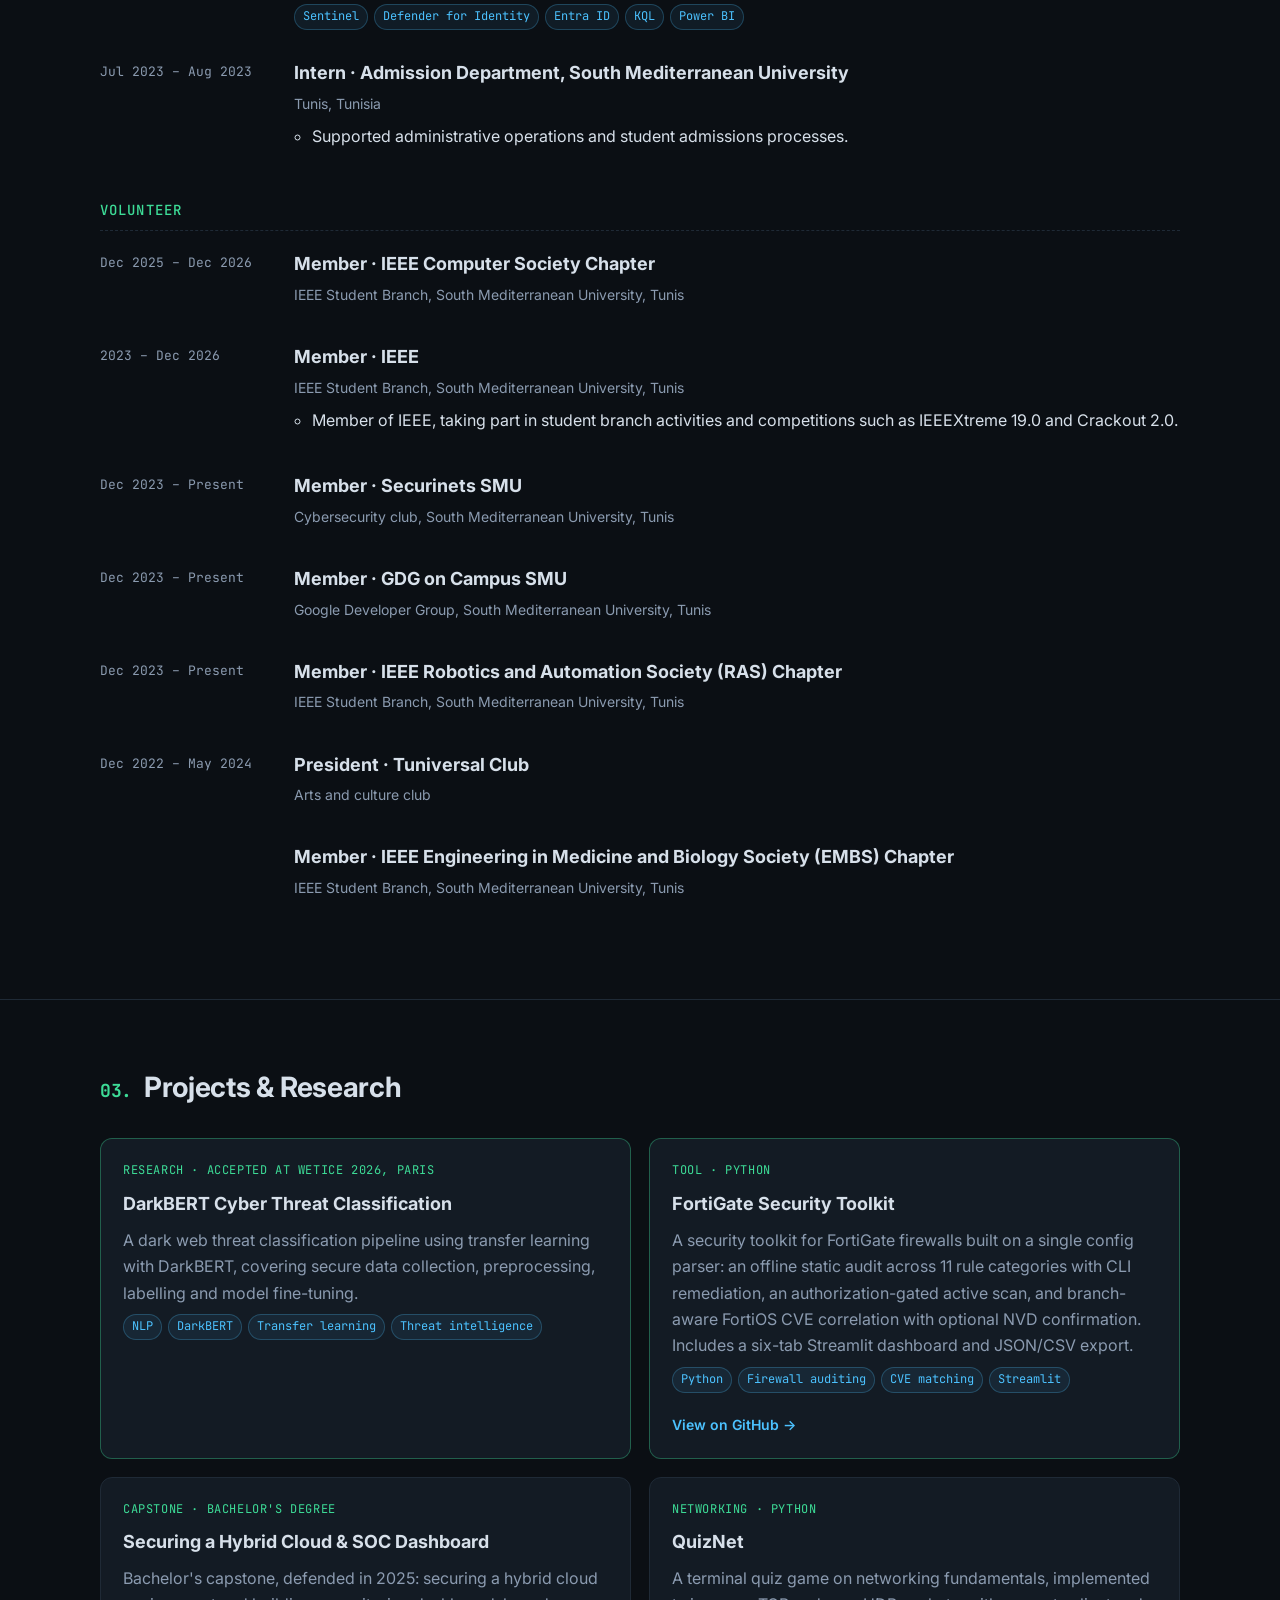
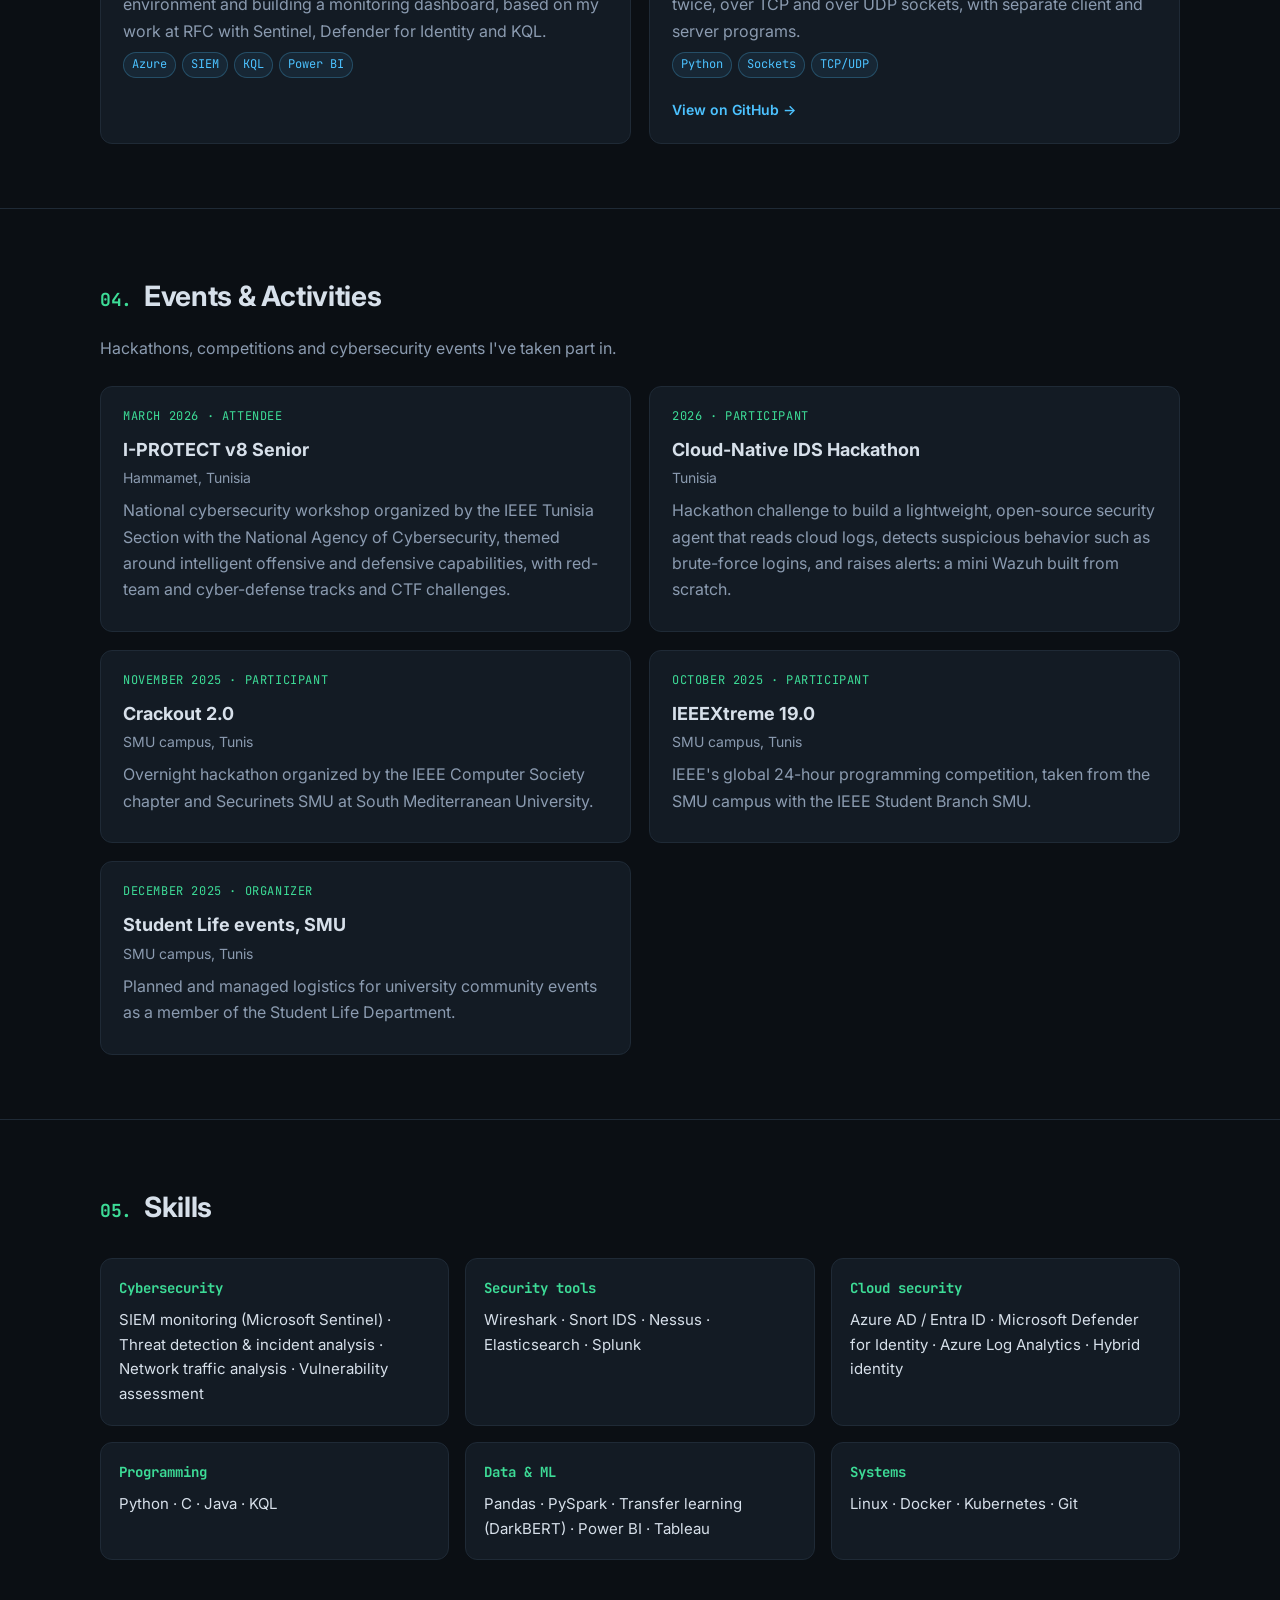
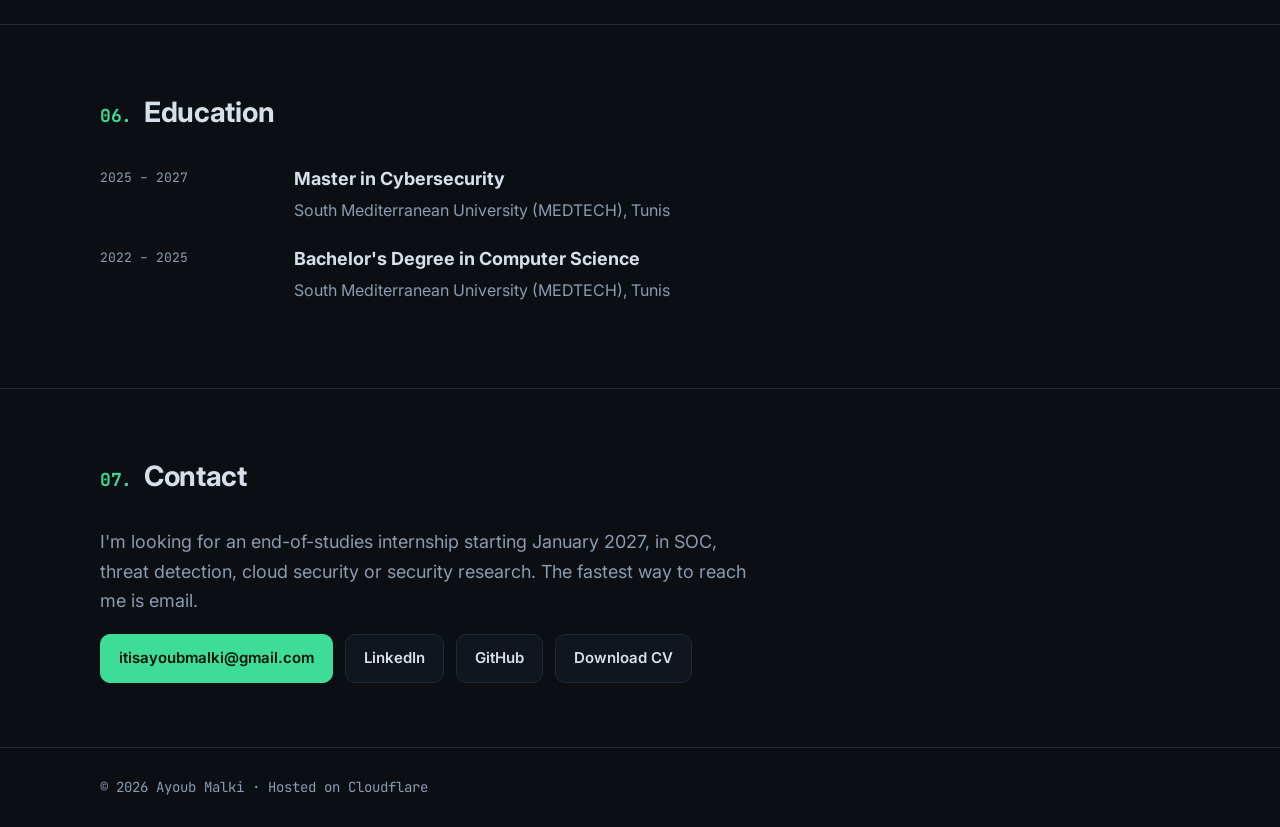
==== commit 01bde607: "Add Tuniversal Club presidency to volunteer experience Co-Authored-By: Claude Opus 5.5 <noreply@anth" ====
--- a/public/index.html
+++ b/public/index.html
@@ -169,6 +169,13 @@
             </div>
           </li>
           <li>
+            <div class="when">Dec 2022 – May 2024</div>
+            <div class="what">
+              <h3>President · Tuniversal Club</h3>
+              <p class="where">Arts and culture club</p>
+            </div>
+          </li>
+          <li>
             <div class="when"></div>
             <div class="what">
               <h3>Member · IEEE Engineering in Medicine and Biology Society (EMBS) Chapter</h3>
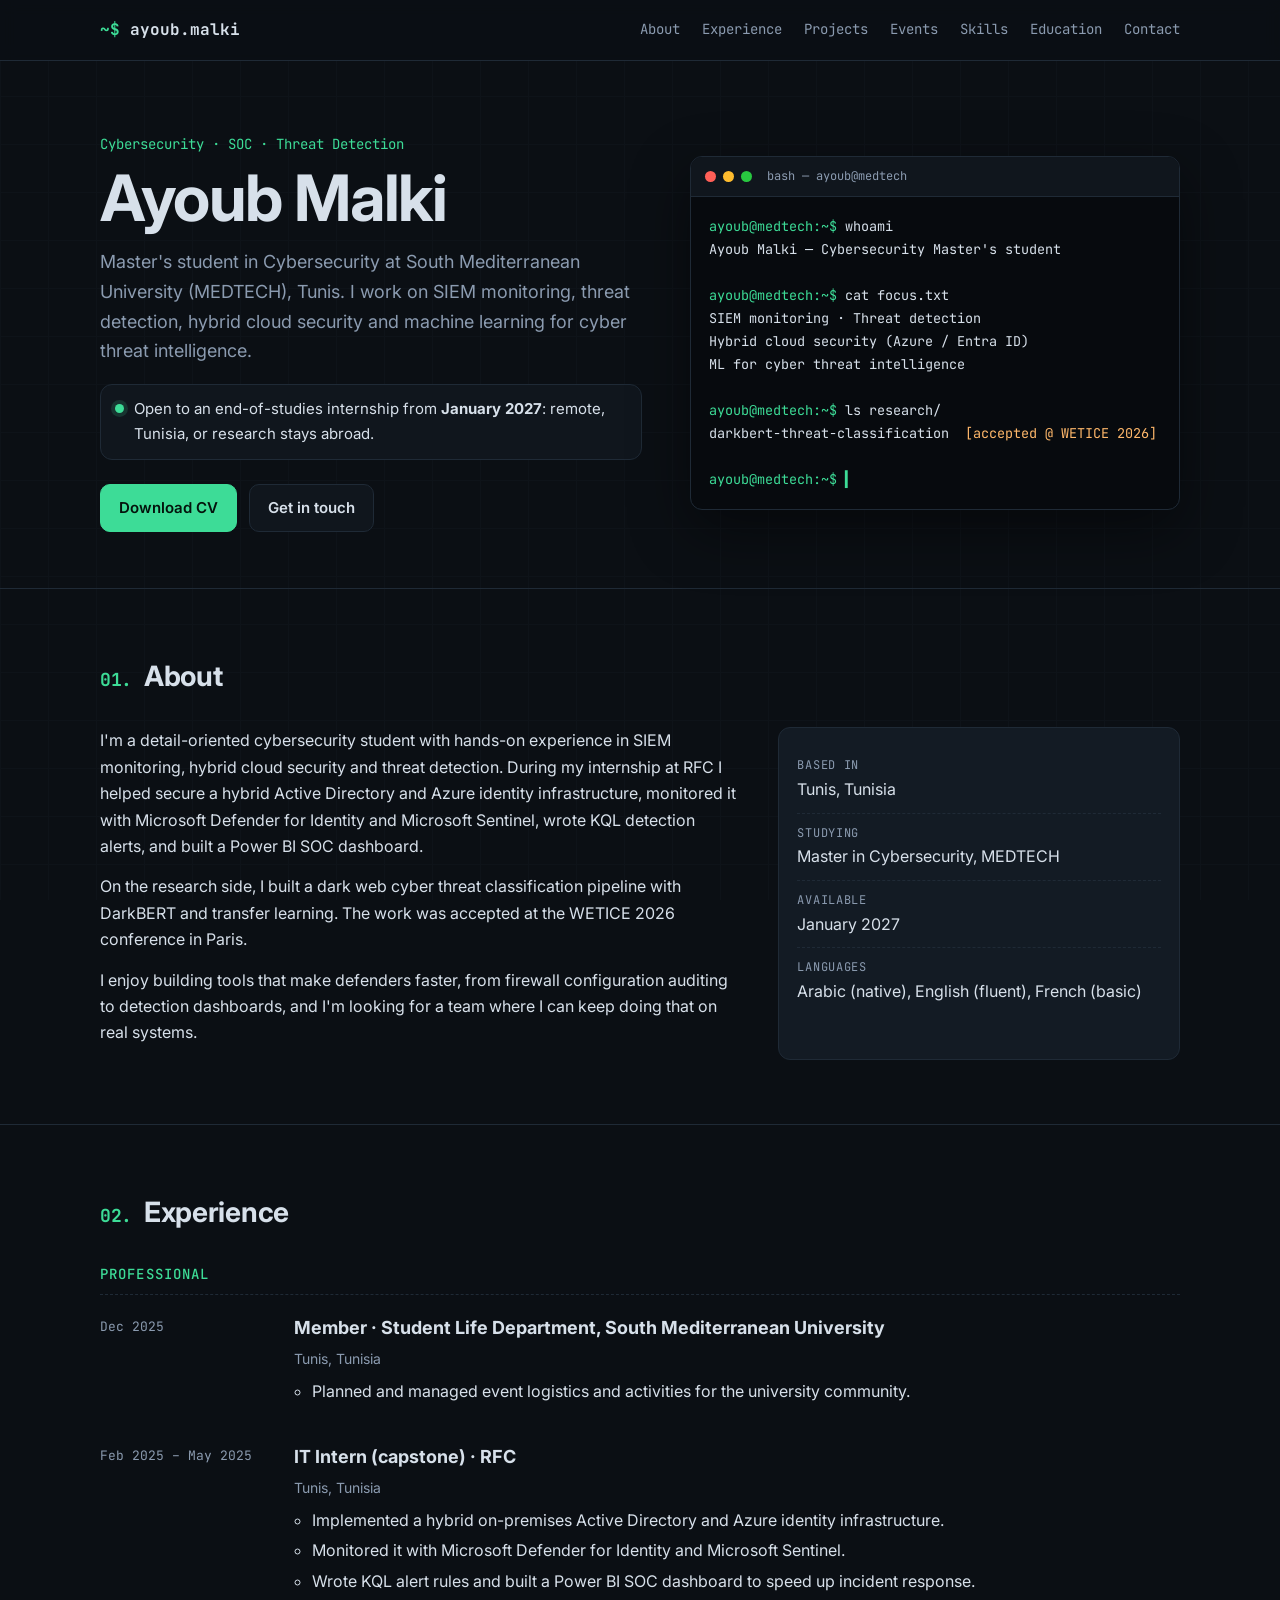
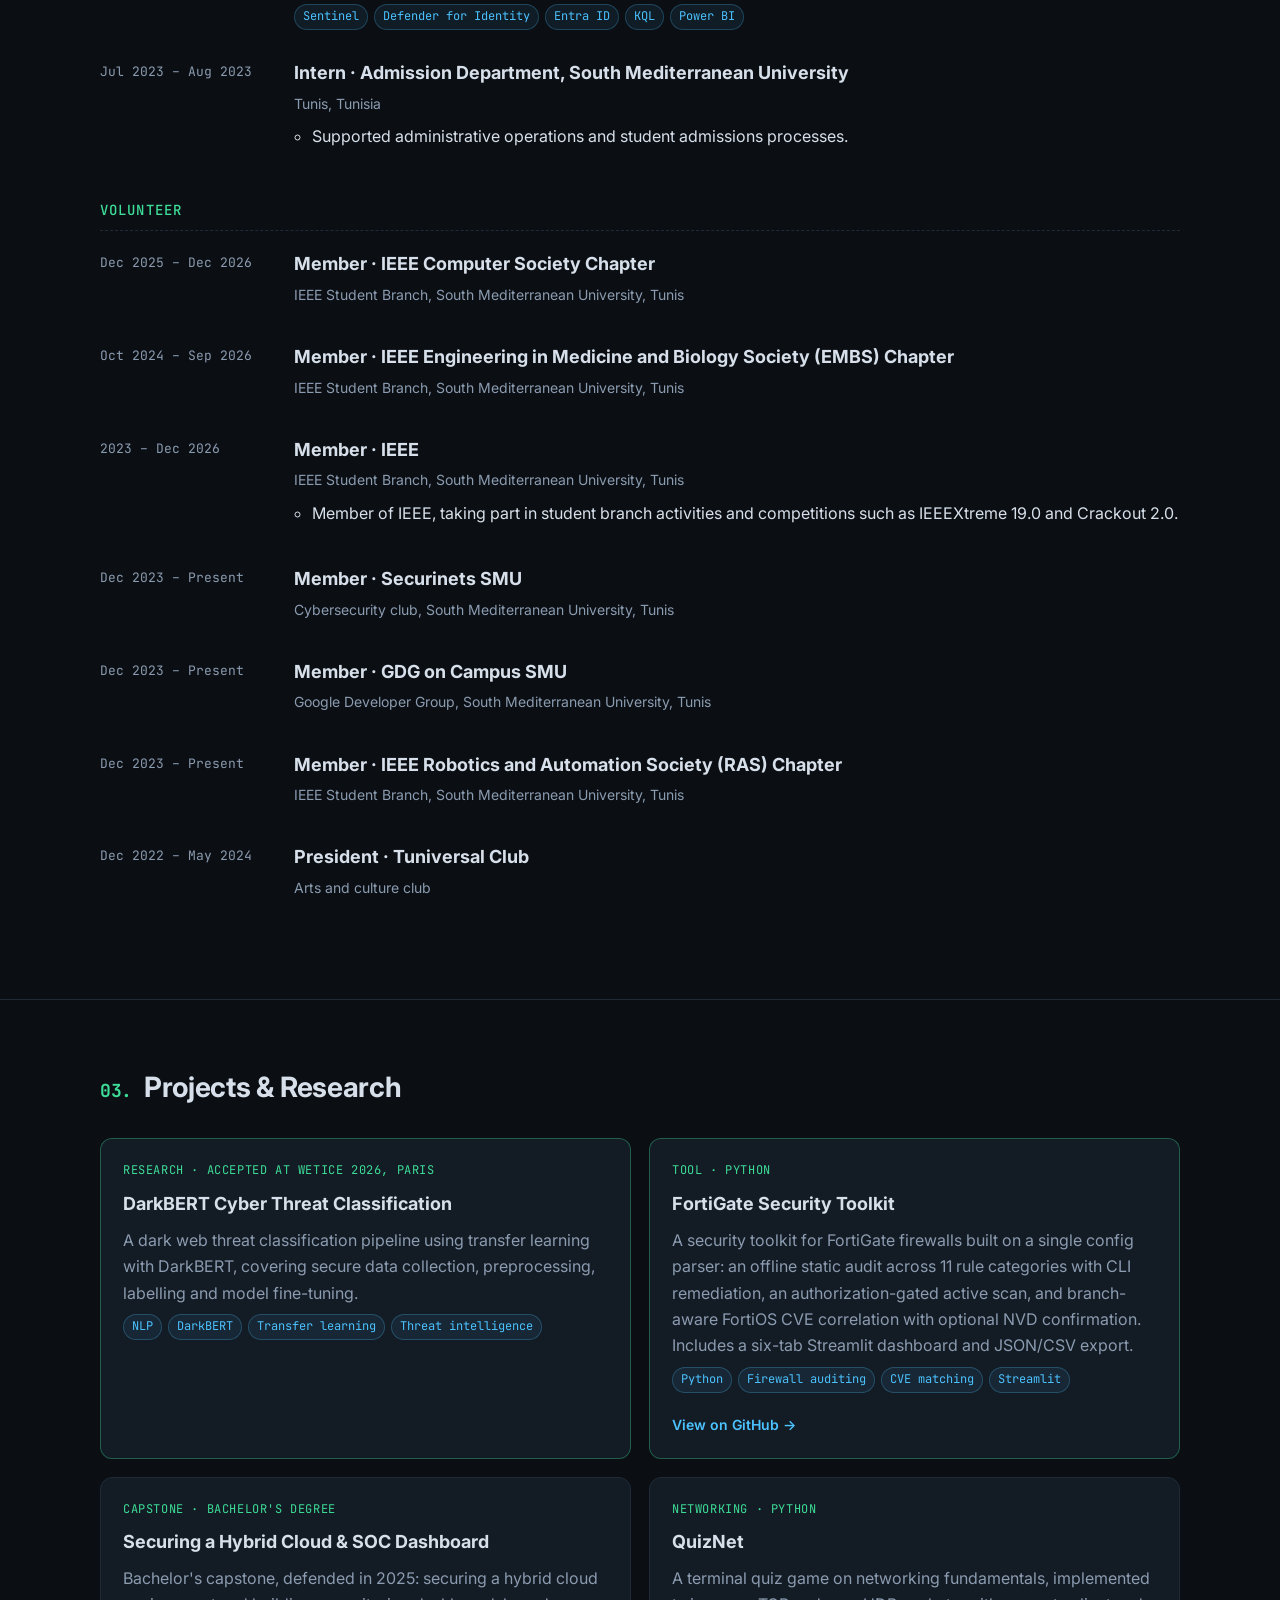
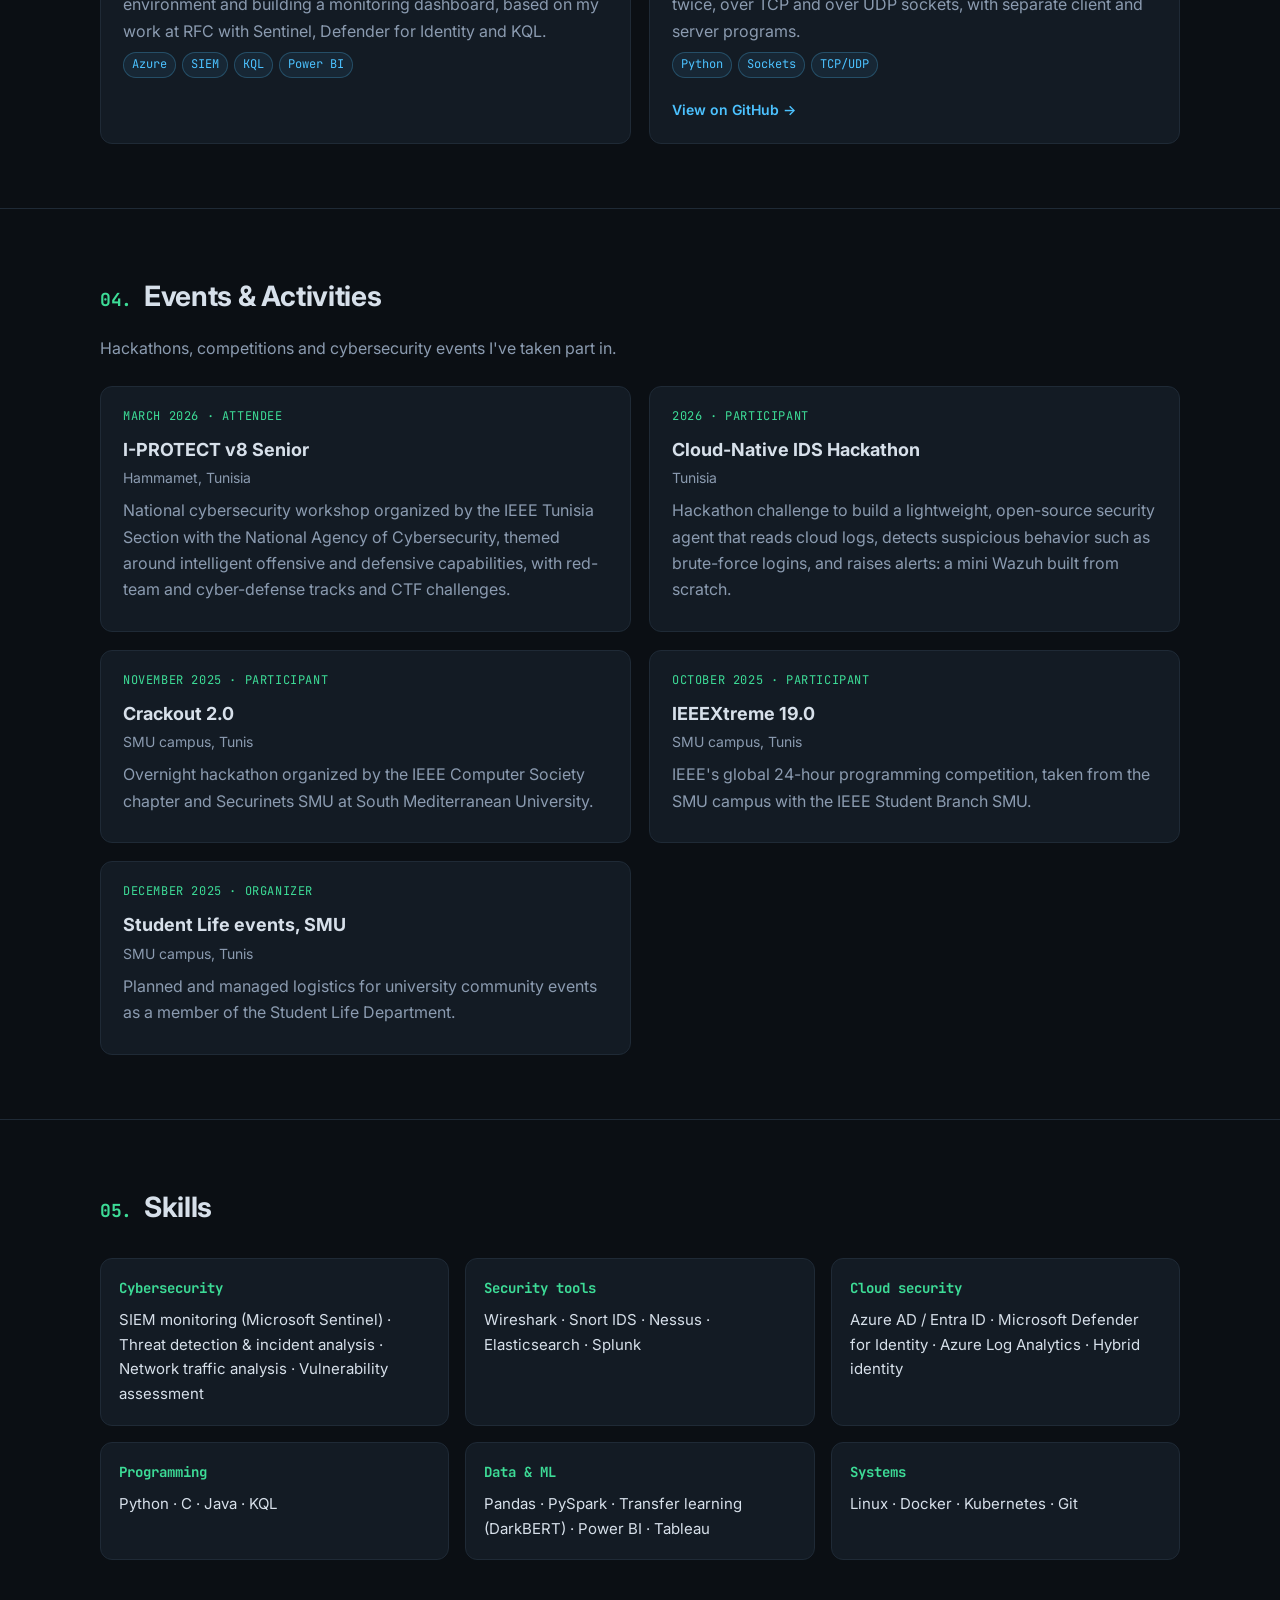
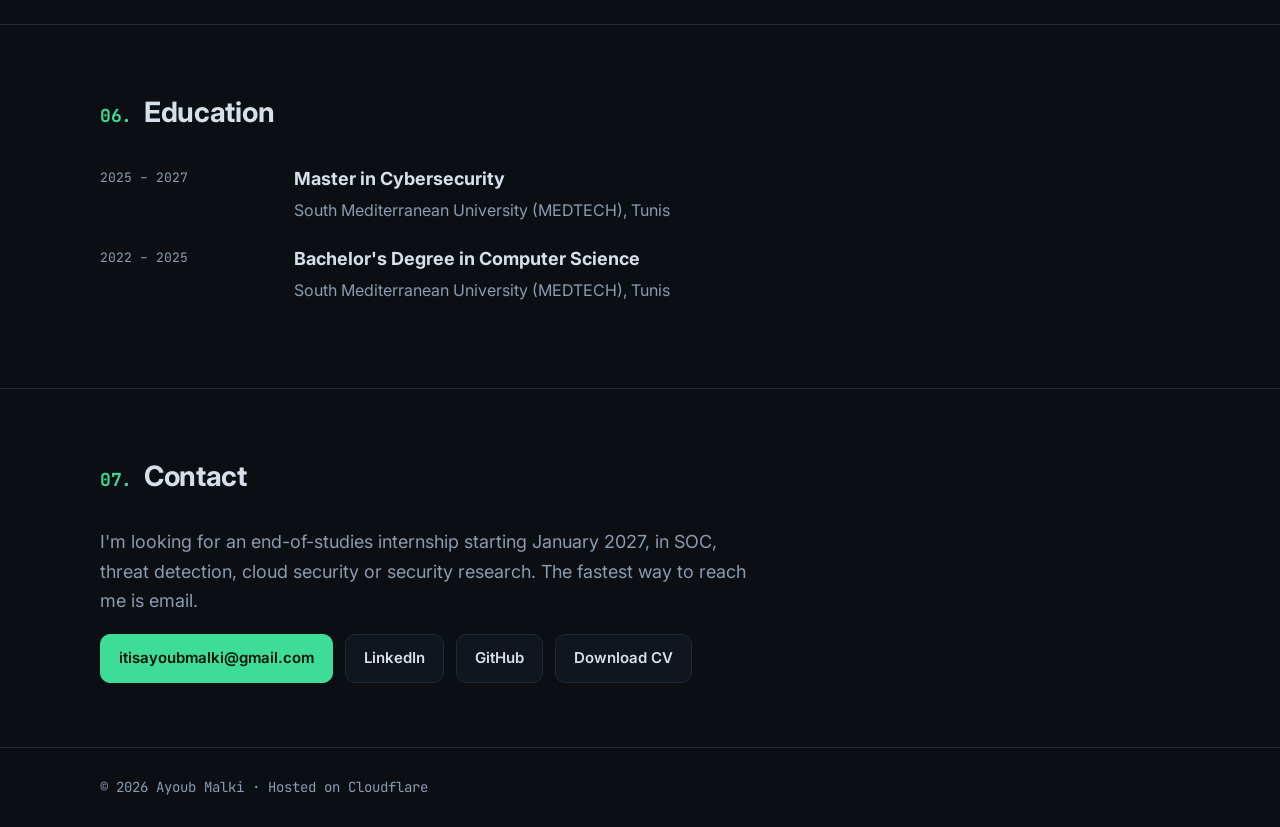
==== commit dddcd190: "Add EMBS chapter dates and reorder volunteer roles Co-Authored-By: Claude Opus 5.5 <noreply@anthropi" ====
--- a/public/index.html
+++ b/public/index.html
@@ -138,6 +138,13 @@
             </div>
           </li>
           <li>
+            <div class="when">Oct 2024 – Sep 2026</div>
+            <div class="what">
+              <h3>Member · IEEE Engineering in Medicine and Biology Society (EMBS) Chapter</h3>
+              <p class="where">IEEE Student Branch, South Mediterranean University, Tunis</p>
+            </div>
+          </li>
+          <li>
             <div class="when">2023 – Dec 2026</div>
             <div class="what">
               <h3>Member · IEEE</h3>
@@ -173,13 +180,6 @@
             <div class="what">
               <h3>President · Tuniversal Club</h3>
               <p class="where">Arts and culture club</p>
-            </div>
-          </li>
-          <li>
-            <div class="when"></div>
-            <div class="what">
-              <h3>Member · IEEE Engineering in Medicine and Biology Society (EMBS) Chapter</h3>
-              <p class="where">IEEE Student Branch, South Mediterranean University, Tunis</p>
             </div>
           </li>
         </ol>
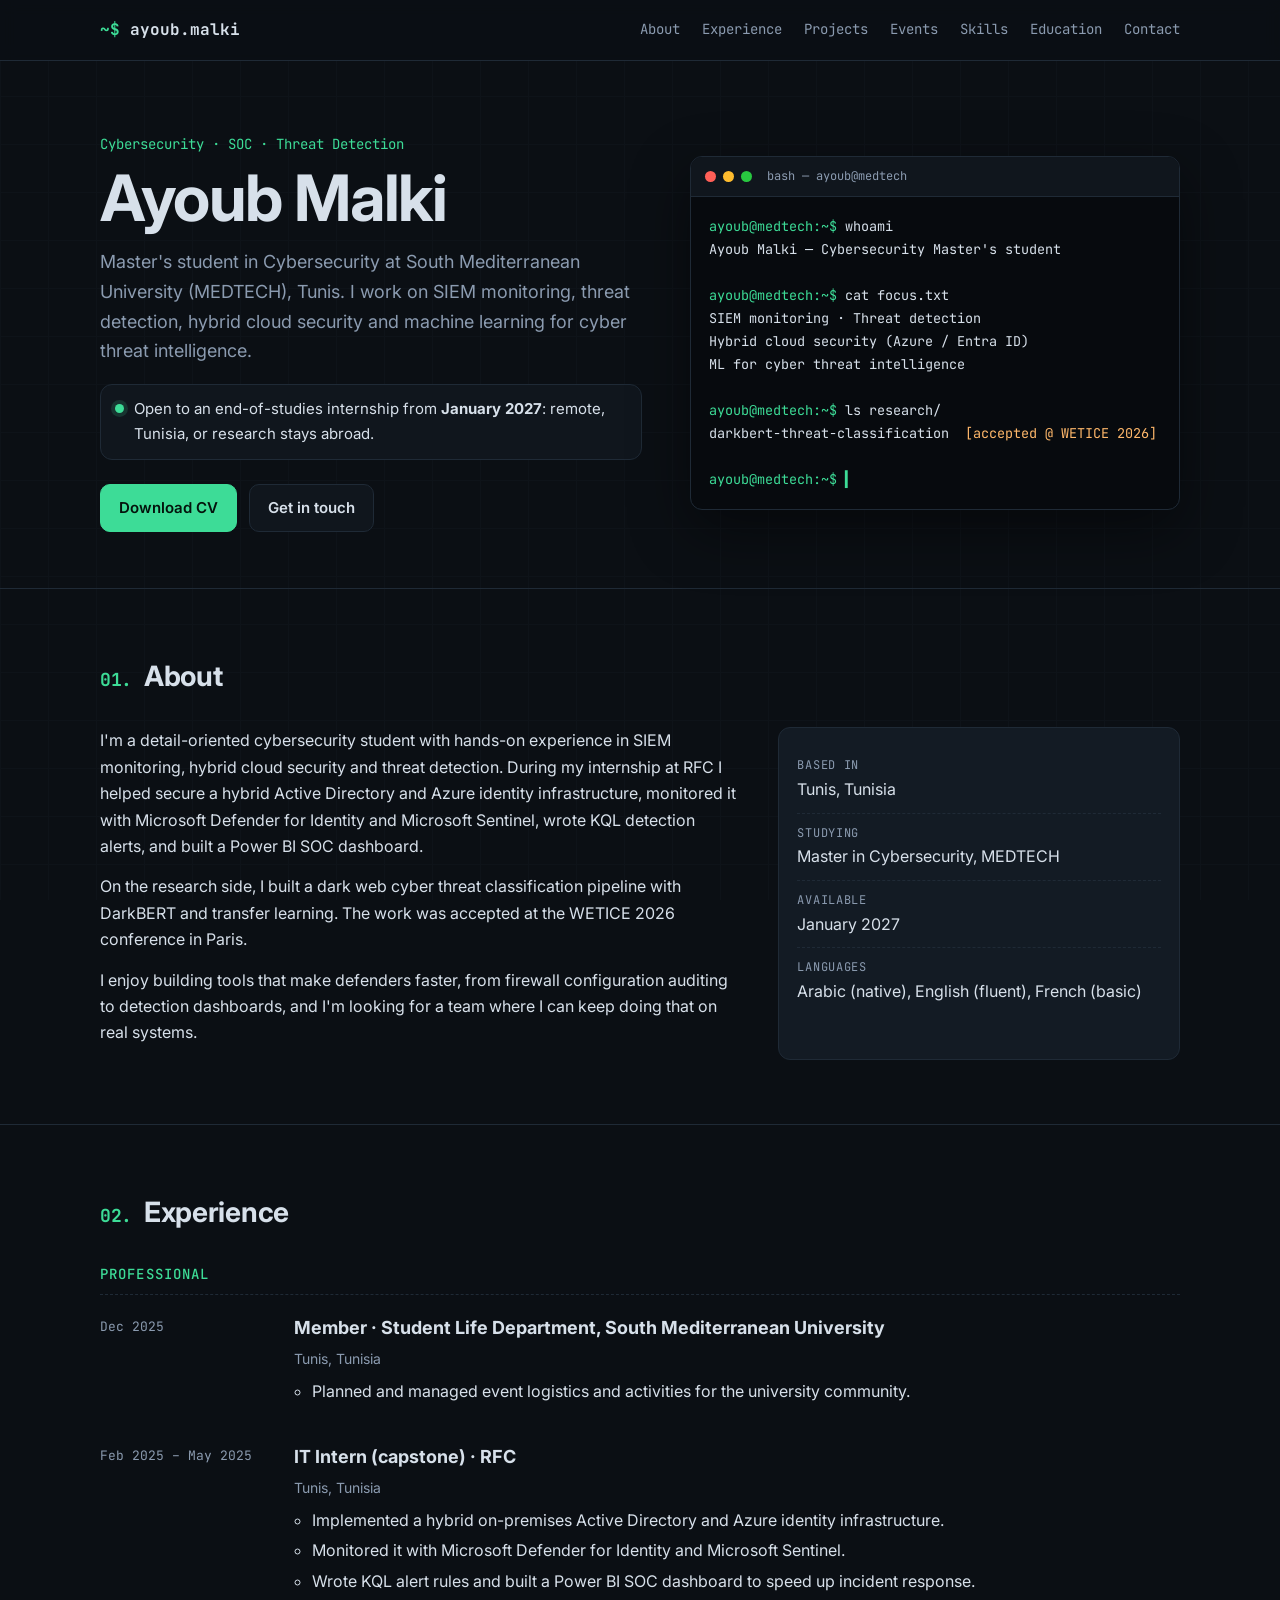
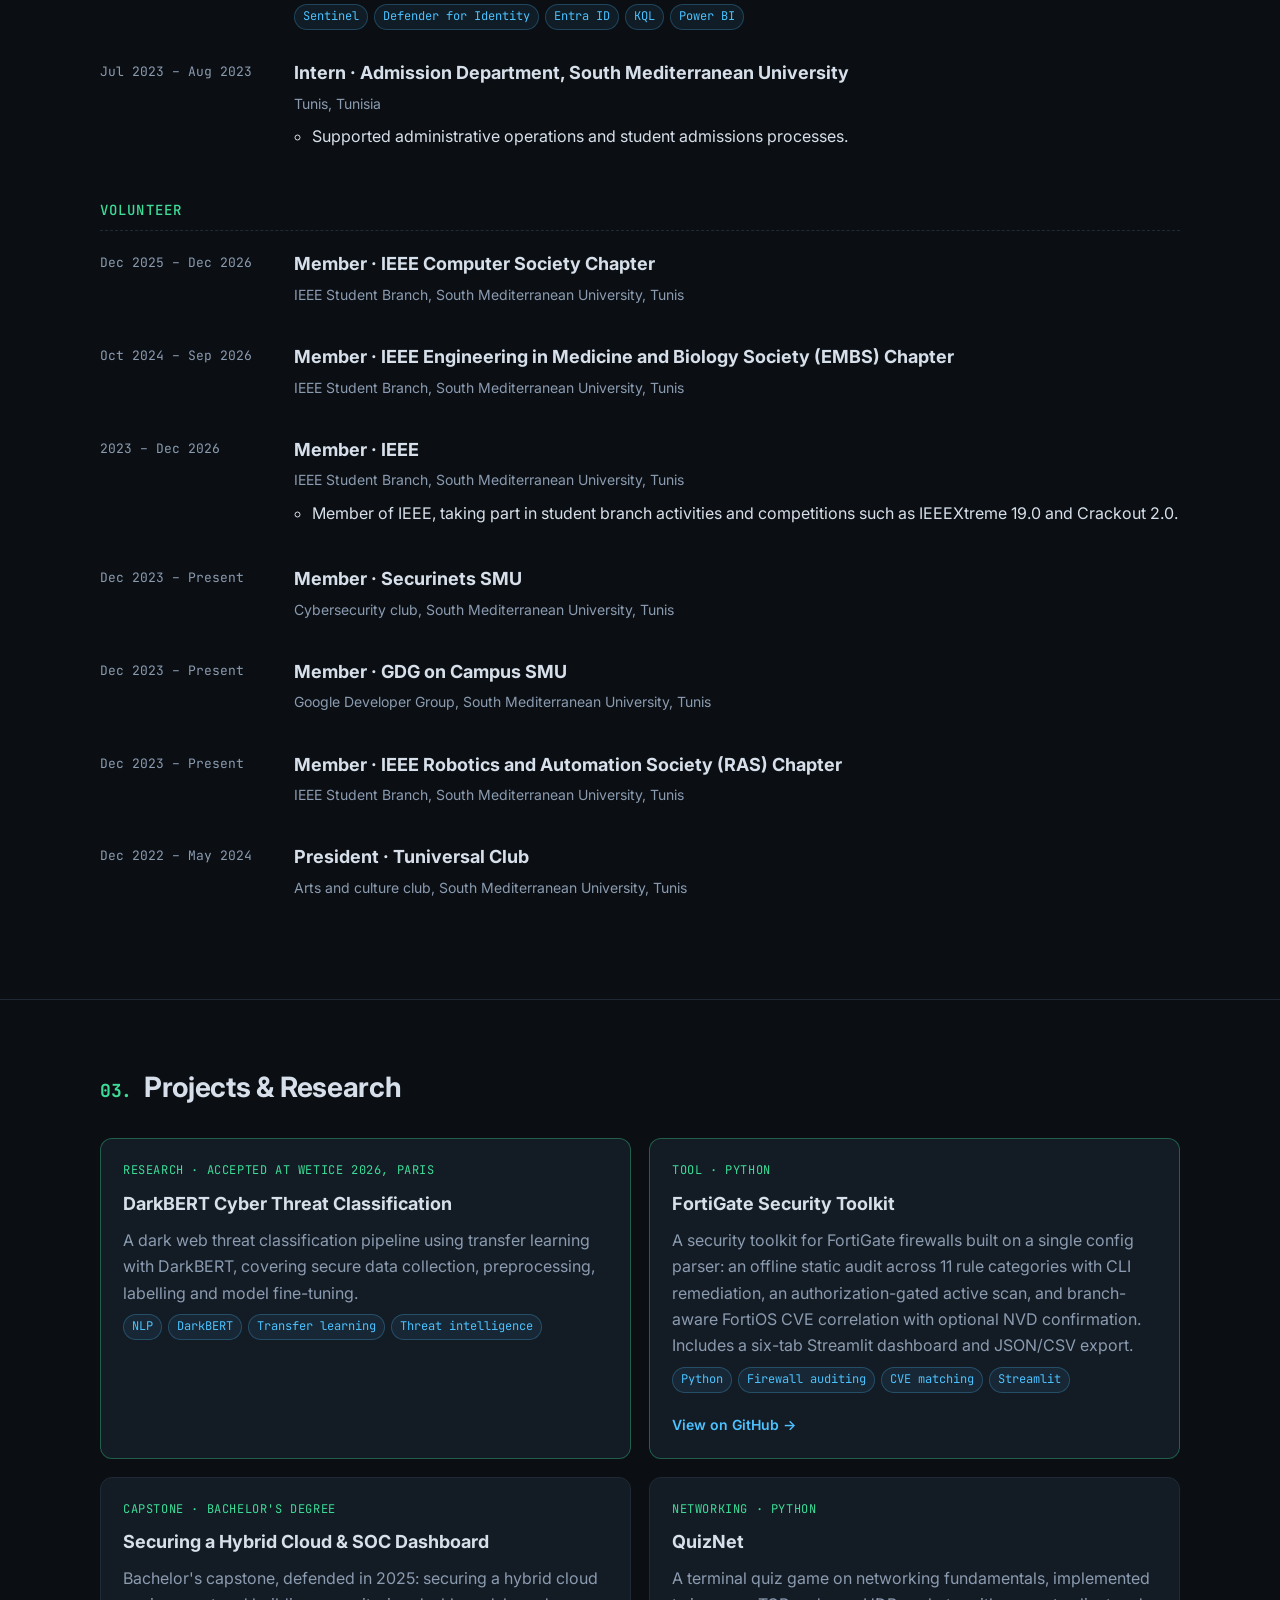
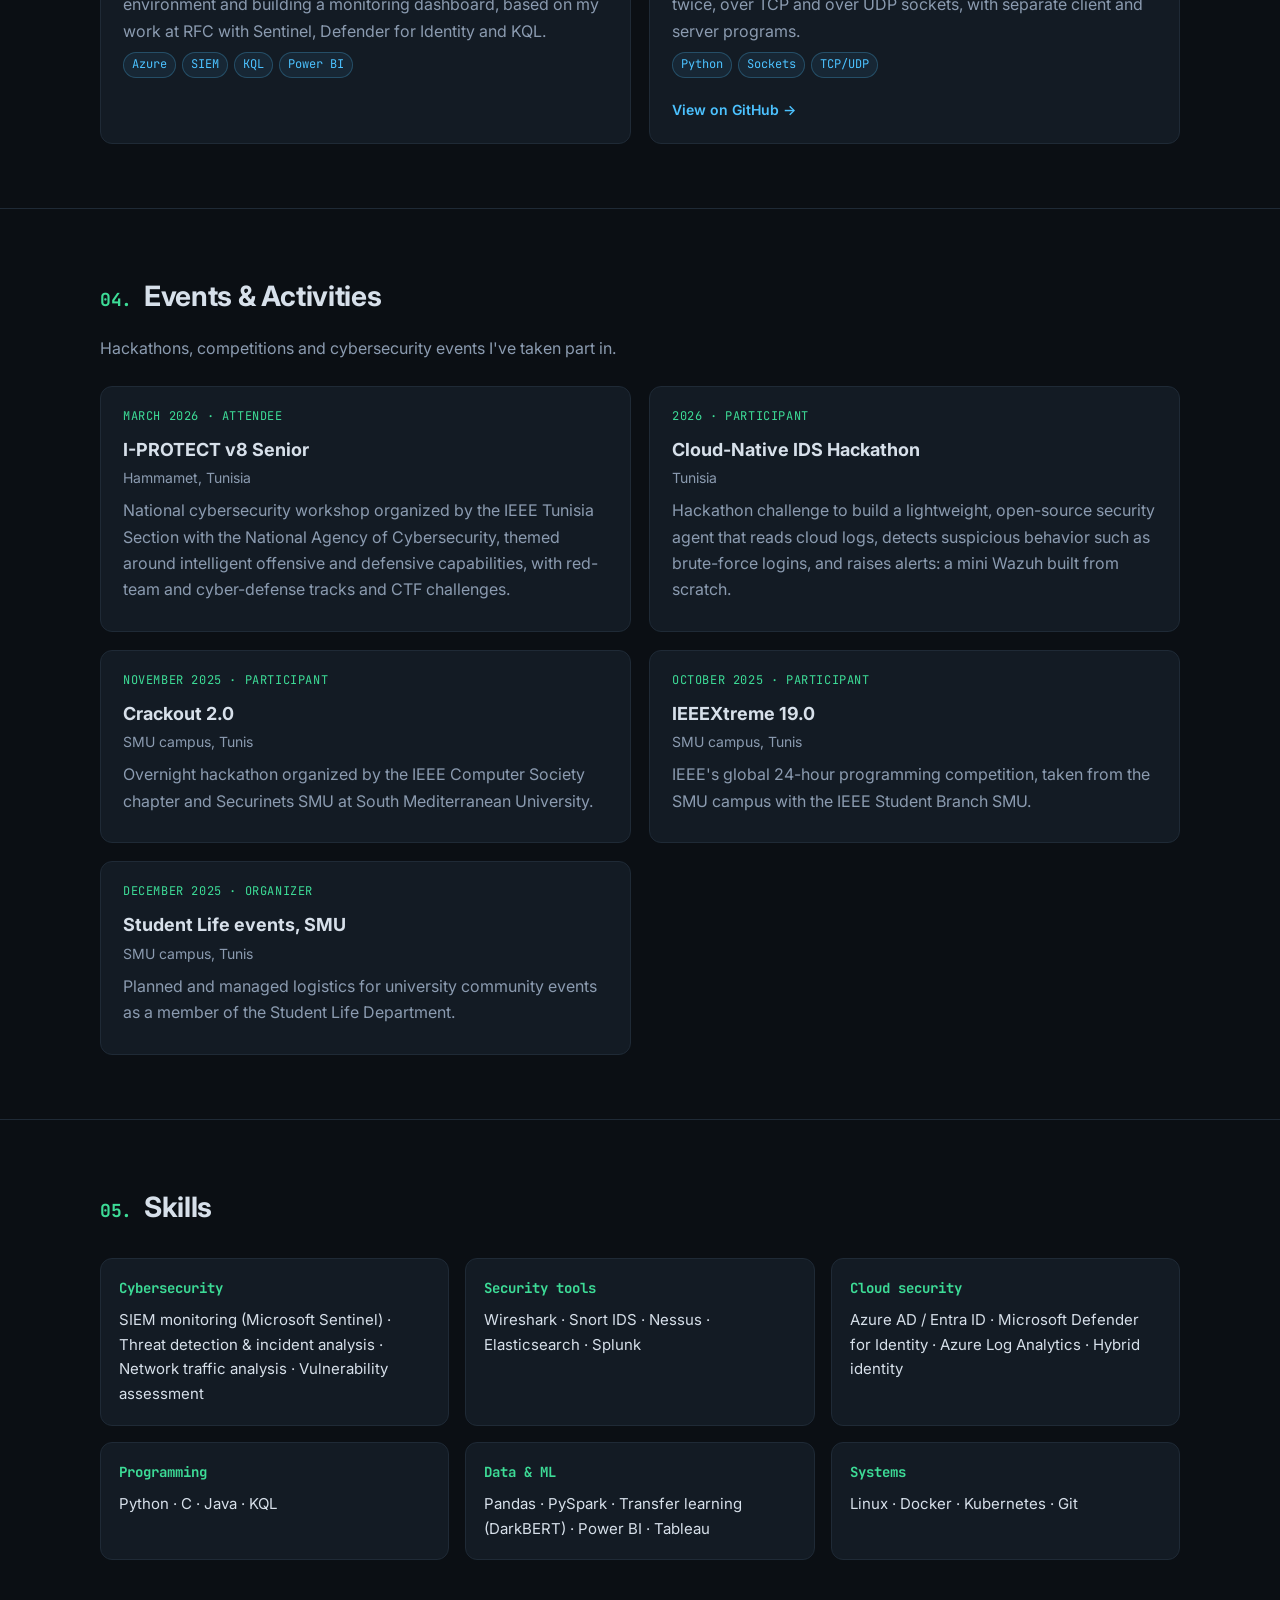
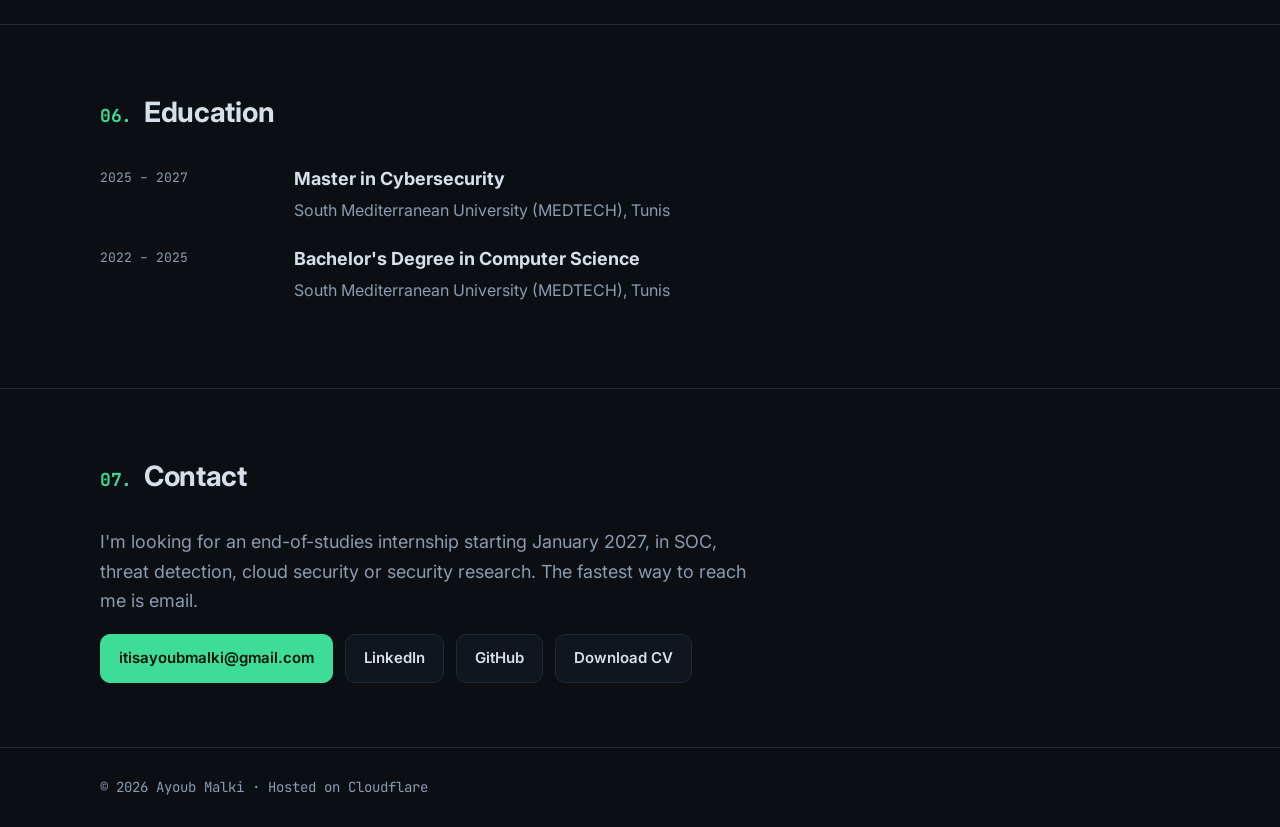
==== commit a4db2bb7: "Note Tuniversal Club is an SMU club Co-Authored-By: Claude Opus 5.5 <noreply@anthropic.com>" ====
--- a/public/index.html
+++ b/public/index.html
@@ -179,7 +179,7 @@
             <div class="when">Dec 2022 – May 2024</div>
             <div class="what">
               <h3>President · Tuniversal Club</h3>
-              <p class="where">Arts and culture club</p>
+              <p class="where">Arts and culture club, South Mediterranean University, Tunis</p>
             </div>
           </li>
         </ol>
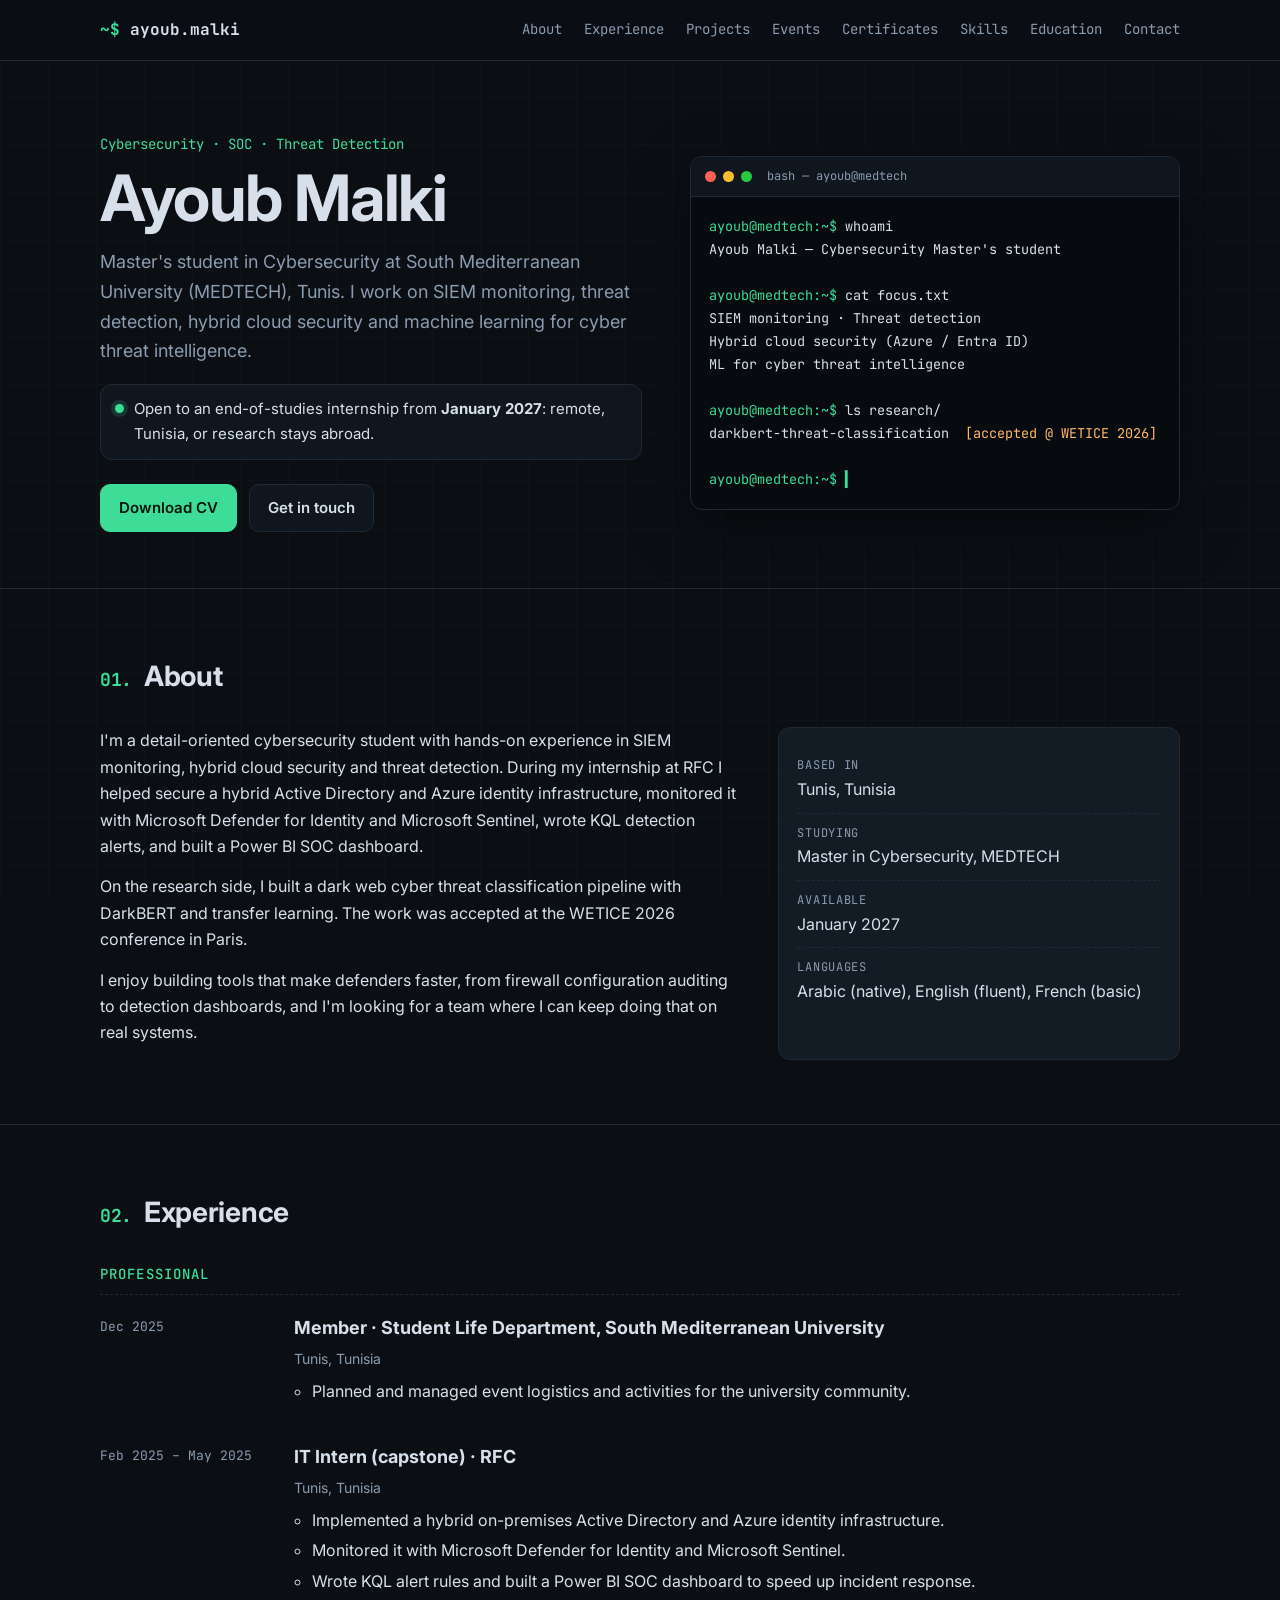
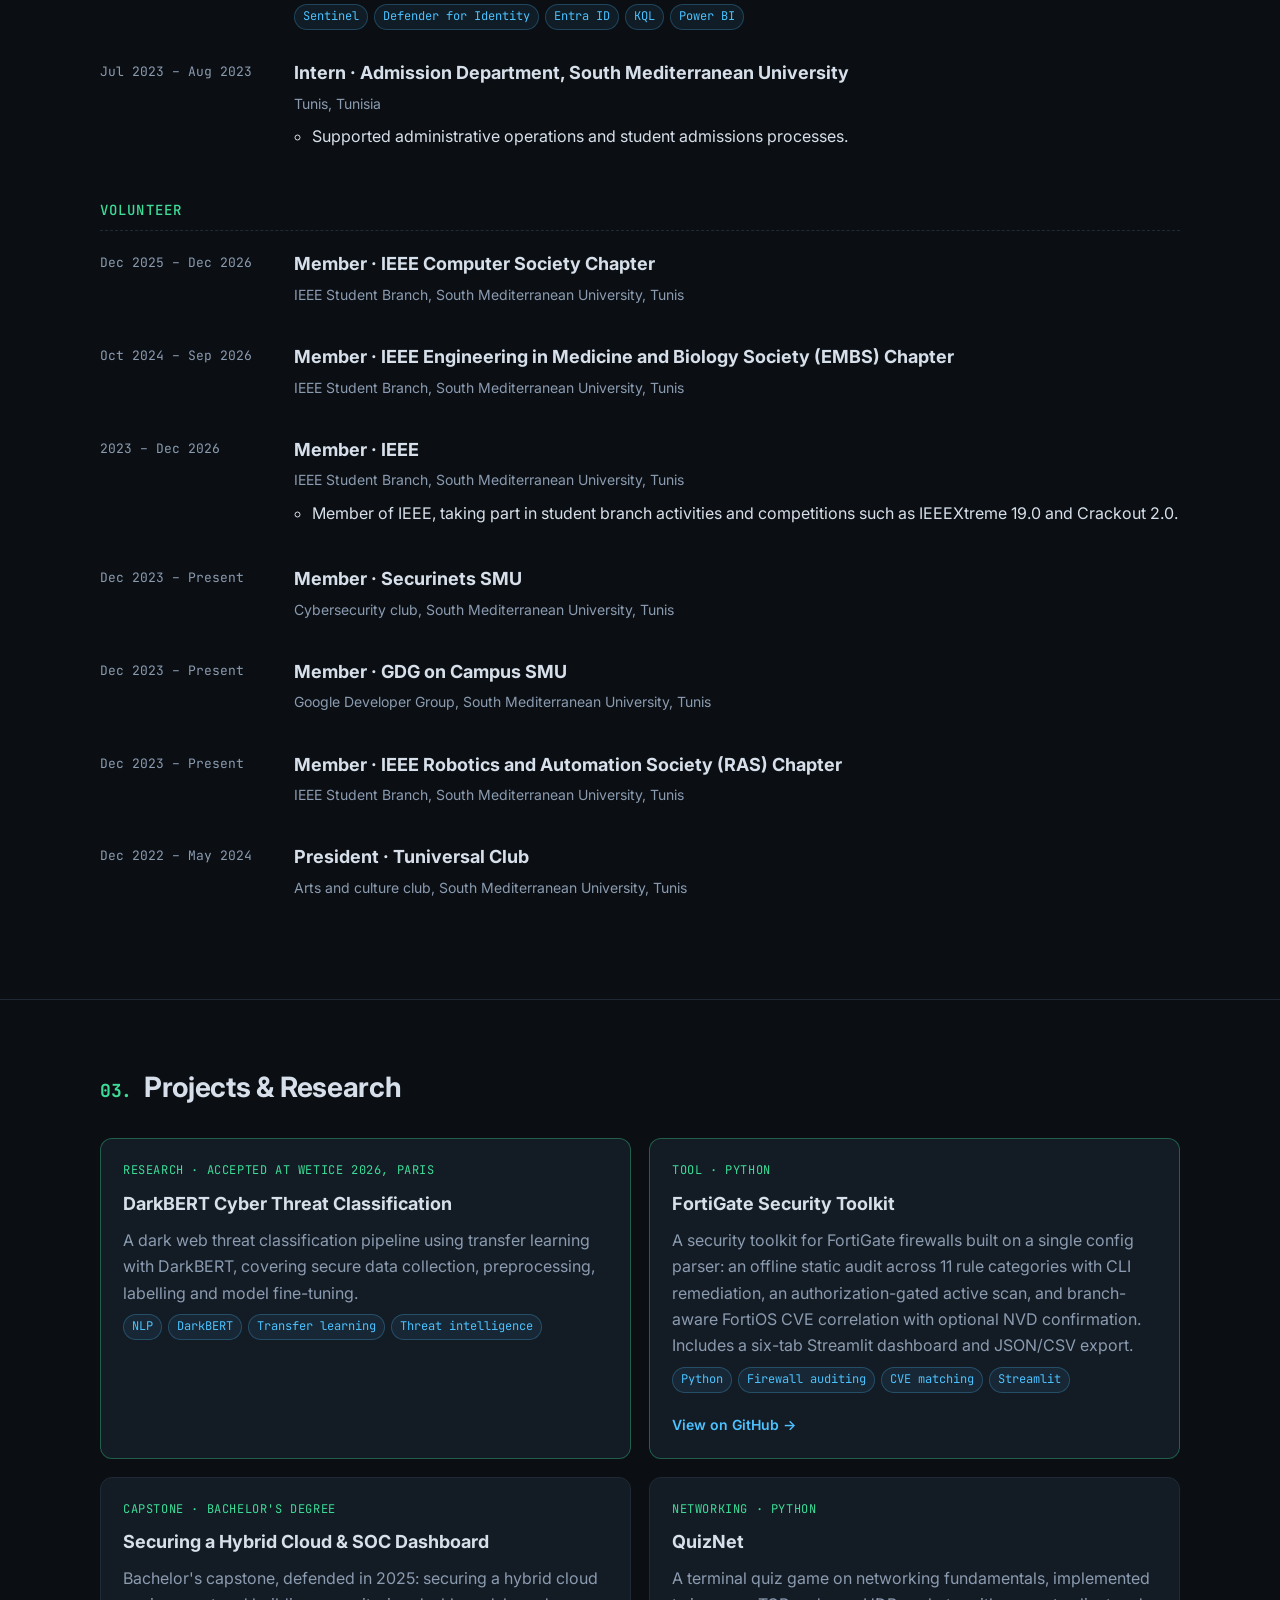
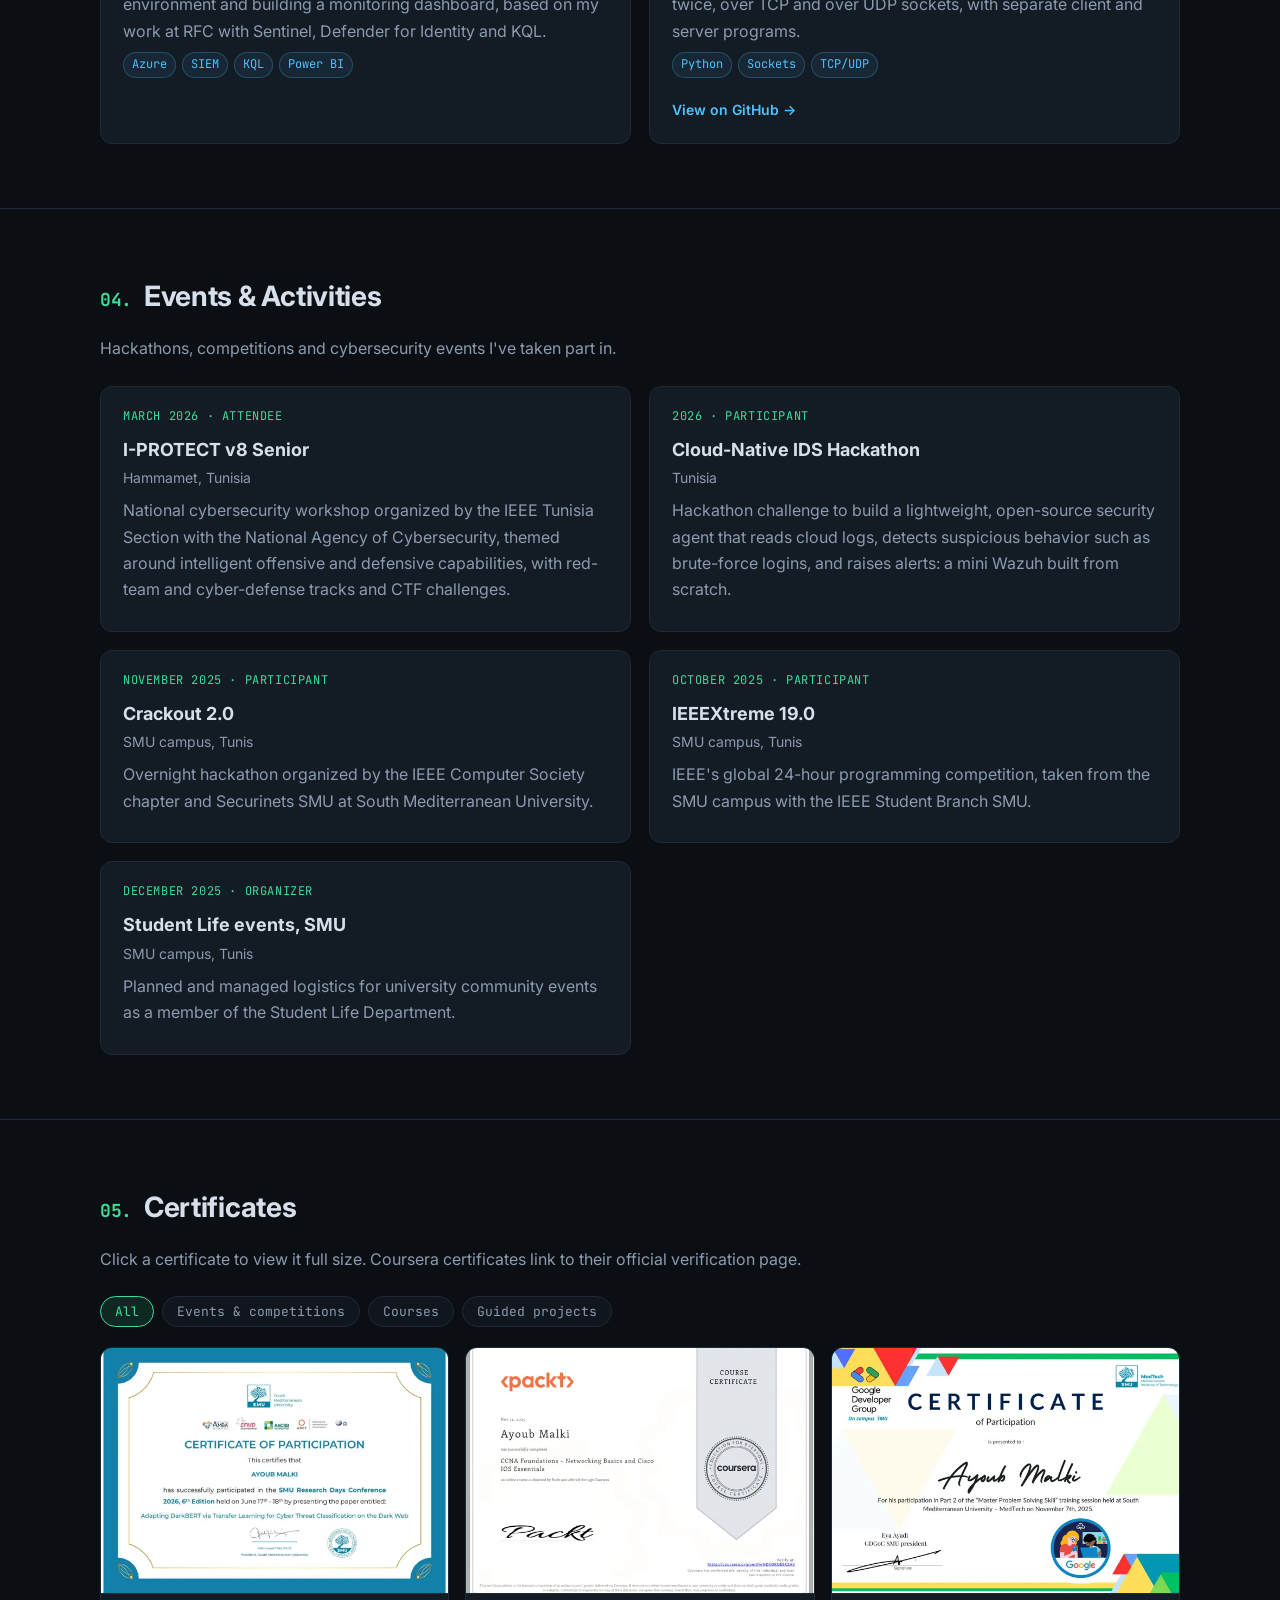
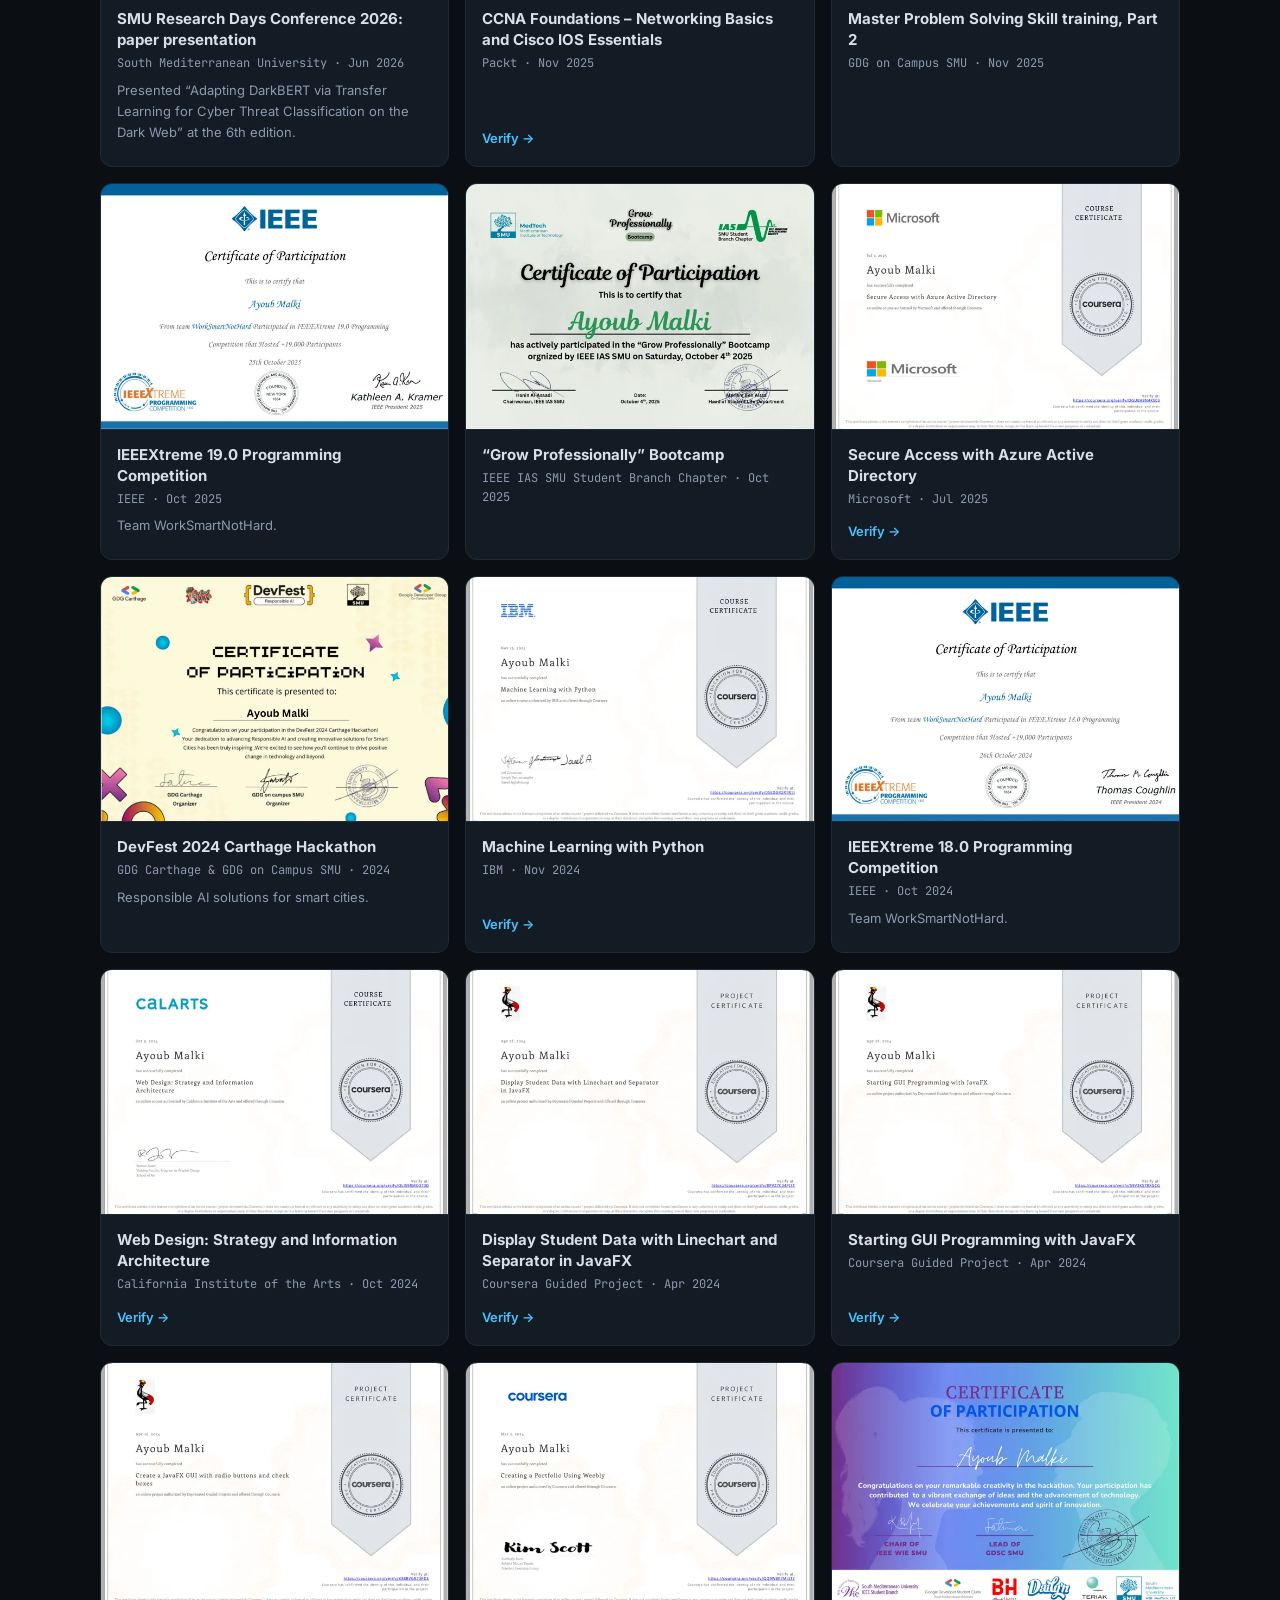
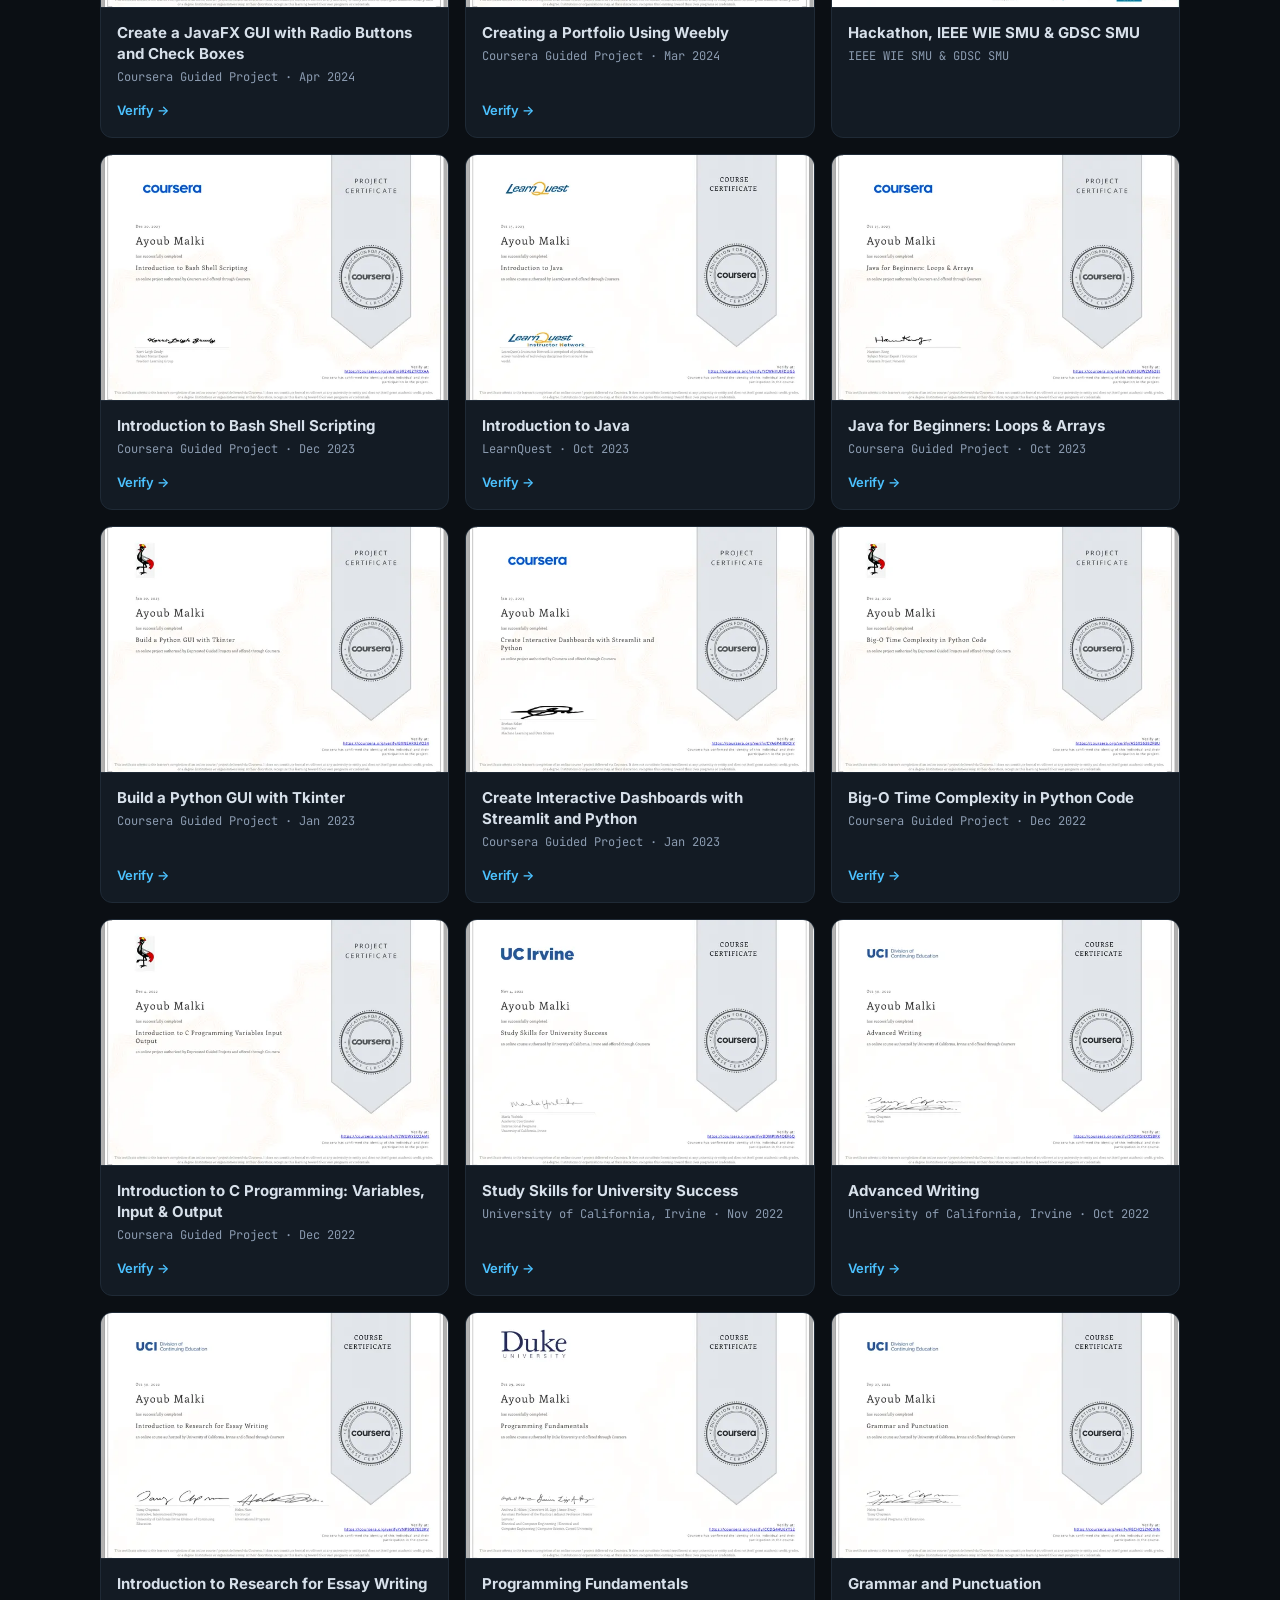
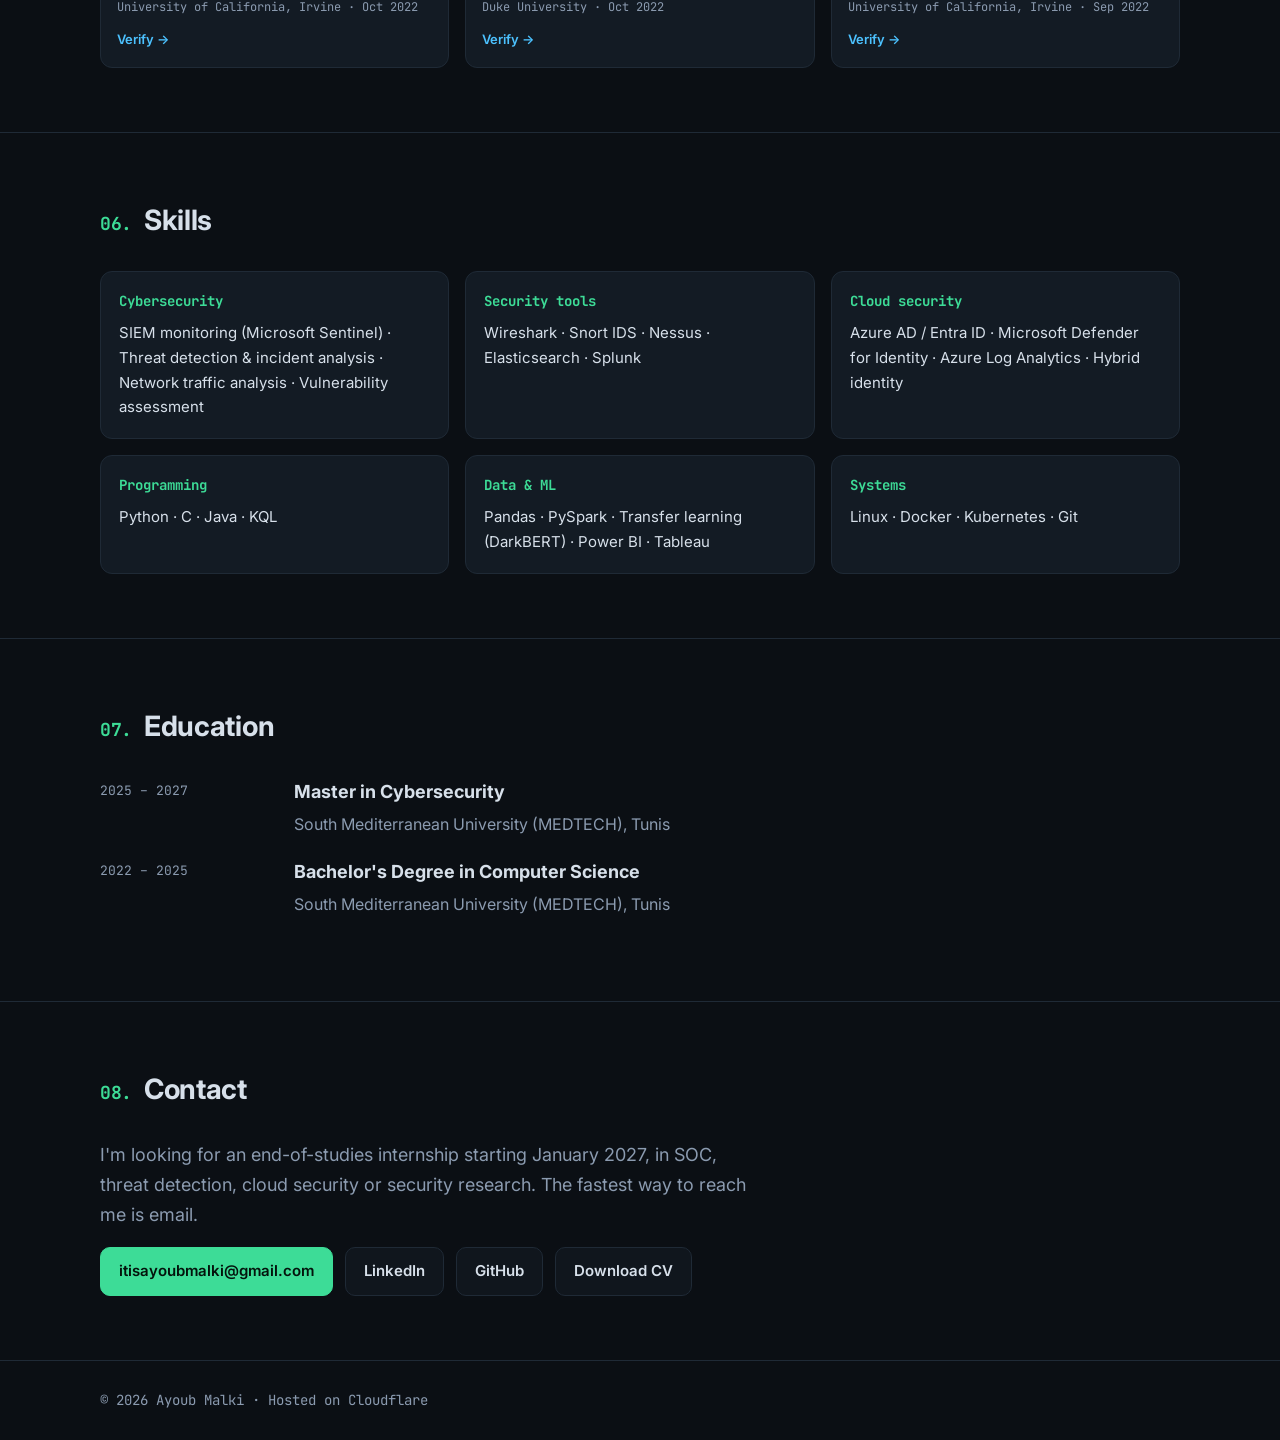
==== commit a795eb53: "Add Certificates section with images and Coursera verification 27 certificates (events, courses, gui" ====
--- a/public/index.html
+++ b/public/index.html
@@ -30,6 +30,7 @@
         <a href="#experience">Experience</a>
         <a href="#projects">Projects</a>
         <a href="#events">Events</a>
+        <a href="#certificates">Certificates</a>
         <a href="#skills">Skills</a>
         <a href="#education">Education</a>
         <a href="#contact">Contact</a>
@@ -233,9 +234,25 @@
       </div>
     </section>
 
+    <section id="certificates" class="section">
+      <div class="wrap">
+        <h2><span class="num">05.</span> Certificates</h2>
+        <p class="section-intro">Click a certificate to view it full size. Coursera certificates link to their official verification page.</p>
+        <div class="cert-filters" role="group" aria-label="Filter certificates">
+          <button type="button" class="chip active" data-filter="all">All</button>
+          <button type="button" class="chip" data-filter="event">Events &amp; competitions</button>
+          <button type="button" class="chip" data-filter="course">Courses</button>
+          <button type="button" class="chip" data-filter="project">Guided projects</button>
+        </div>
+        <div id="cert-list" class="certs">
+          <noscript><p>Enable JavaScript to see the certificates.</p></noscript>
+        </div>
+      </div>
+    </section>
+
     <section id="skills" class="section">
       <div class="wrap">
-        <h2><span class="num">05.</span> Skills</h2>
+        <h2><span class="num">06.</span> Skills</h2>
         <div class="skills">
           <div class="skill">
             <h3>Cybersecurity</h3>
@@ -267,7 +284,7 @@
 
     <section id="education" class="section">
       <div class="wrap">
-        <h2><span class="num">06.</span> Education</h2>
+        <h2><span class="num">07.</span> Education</h2>
         <ul class="edu">
           <li>
             <div class="when">2025 – 2027</div>
@@ -283,7 +300,7 @@
 
     <section id="contact" class="section contact">
       <div class="wrap">
-        <h2><span class="num">07.</span> Contact</h2>
+        <h2><span class="num">08.</span> Contact</h2>
         <p class="lead">I'm looking for an end-of-studies internship starting January 2027, in SOC, threat detection, cloud security or security research. The fastest way to reach me is email.</p>
         <div class="contact-links">
           <a class="btn primary" href="mailto:itisayoubmalki@gmail.com">itisayoubmalki@gmail.com</a>
@@ -299,6 +316,7 @@
     <button class="lightbox-close" aria-label="Close photo">×</button>
     <img id="lightbox-img" src="" alt="">
     <p id="lightbox-caption"></p>
+    <a id="lightbox-link" class="lightbox-link" href="#" target="_blank" rel="noopener" hidden>Verify on Coursera →</a>
   </dialog>
 
   <footer class="footer">
--- a/public/style.css
+++ b/public/style.css
@@ -156,11 +156,31 @@
 .lightbox p { margin: 0; padding: 10px 16px; font-size: 14px; color: var(--muted); }
 .lightbox-close { position: absolute; top: 8px; right: 8px; width: 36px; height: 36px; border-radius: 50%; border: 1px solid var(--line); background: rgba(11, 15, 20, .8); color: var(--text); font-size: 22px; line-height: 1; cursor: pointer; }
 
+/* Certificates */
+.cert-filters { display: flex; flex-wrap: wrap; gap: 8px; margin: 0 0 20px; }
+.chip { font-family: var(--mono); font-size: 13px; color: var(--muted); background: var(--bg-2); border: 1px solid var(--line); border-radius: 999px; padding: 6px 14px; cursor: pointer; }
+.chip:hover { border-color: var(--accent); color: var(--text); }
+.chip.active { background: rgba(61, 220, 151, .12); border-color: var(--accent); color: var(--accent); }
+.certs { display: grid; grid-template-columns: repeat(3, 1fr); gap: 16px; }
+.cert { background: var(--card); border: 1px solid var(--line); border-radius: var(--radius); overflow: hidden; display: flex; flex-direction: column; }
+.cert[hidden] { display: none; }
+.cert-thumb { padding: 0; border: 0; border-bottom: 1px solid var(--line); background: #fff; cursor: zoom-in; display: block; aspect-ratio: 1.414 / 1; overflow: hidden; }
+.cert-thumb img { width: 100%; height: 100%; object-fit: cover; display: block; transition: transform .25s; }
+.cert-thumb:hover img { transform: scale(1.03); }
+.cert-body { padding: 14px 16px 16px; display: flex; flex-direction: column; flex: 1; }
+.cert-body h3 { font-size: 15px; line-height: 1.4; margin-bottom: 4px; }
+.cert-meta { font-family: var(--mono); font-size: 12px; color: var(--muted); margin: 0 0 6px; }
+.cert-note { font-size: 13px; color: var(--muted); margin: 0 0 6px; }
+.cert-body .link { margin-top: auto; padding-top: 6px; font-size: 13px; font-weight: 600; }
+.lightbox-link { display: inline-block; margin: 0 16px 12px; font-weight: 600; font-size: 14px; }
+.lightbox-link[hidden] { display: none; }
+
 /* Responsive */
 @media (max-width: 860px) {
   .hero { padding-top: 40px; }
   .hero-grid, .about-grid { grid-template-columns: 1fr; gap: 32px; }
   .cards, .events { grid-template-columns: 1fr; }
+  .certs { grid-template-columns: 1fr 1fr; }
   .skills { grid-template-columns: 1fr 1fr; }
 }
 @media (max-width: 640px) {
@@ -169,6 +189,7 @@
   .nav-links.open { display: flex; }
   .nav-links a { padding: 14px 16px; border-top: 1px solid var(--line); }
   .skills { grid-template-columns: 1fr; }
+  .certs { grid-template-columns: 1fr; }
   .timeline > li, .edu li { grid-template-columns: 1fr; gap: 4px; }
   .term-body { font-size: 12.5px; }
   .btn { flex: 1 1 auto; justify-content: center; }
@@ -176,5 +197,5 @@
 @media (prefers-reduced-motion: reduce) {
   html { scroll-behavior: auto; }
   .cursor { animation: none; }
-  .btn, .card, .event-photos img { transition: none; }
-}
+  .btn, .card, .event-photos img, .cert-thumb img { transition: none; }
+}
